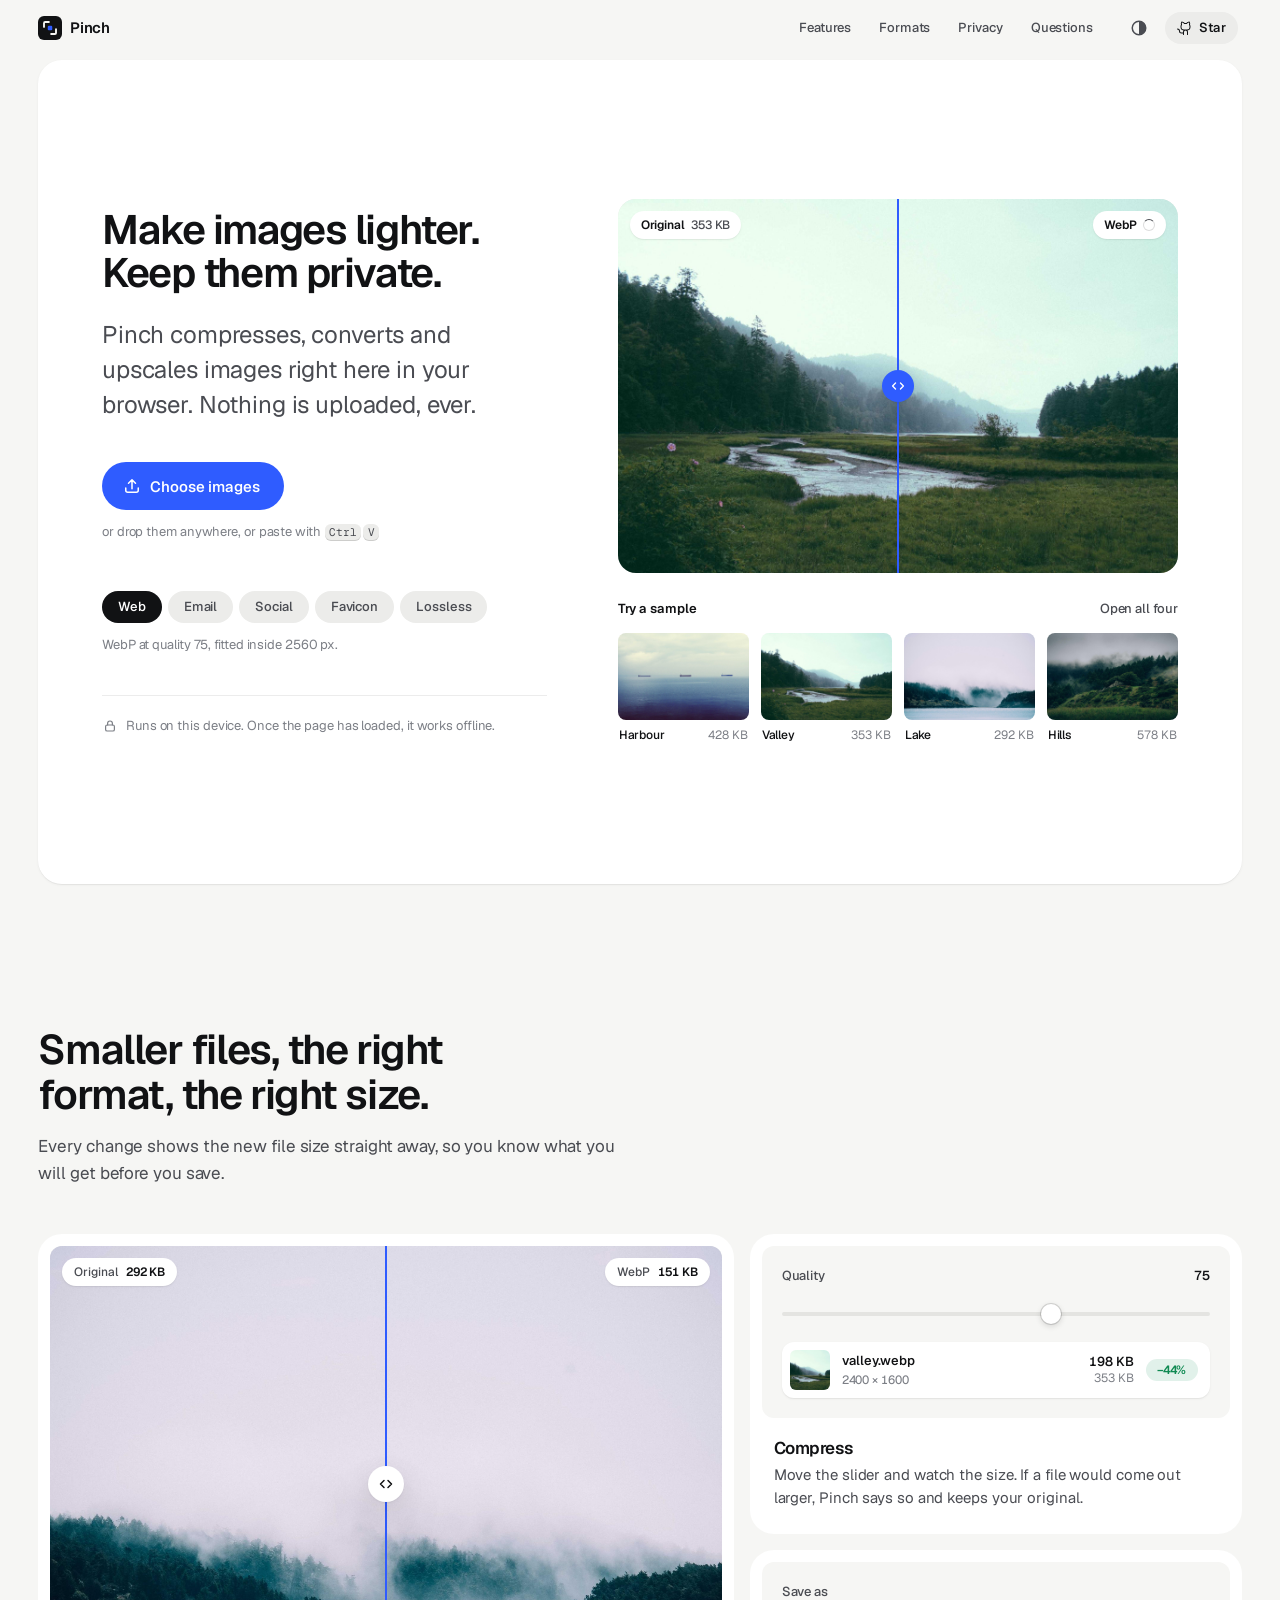
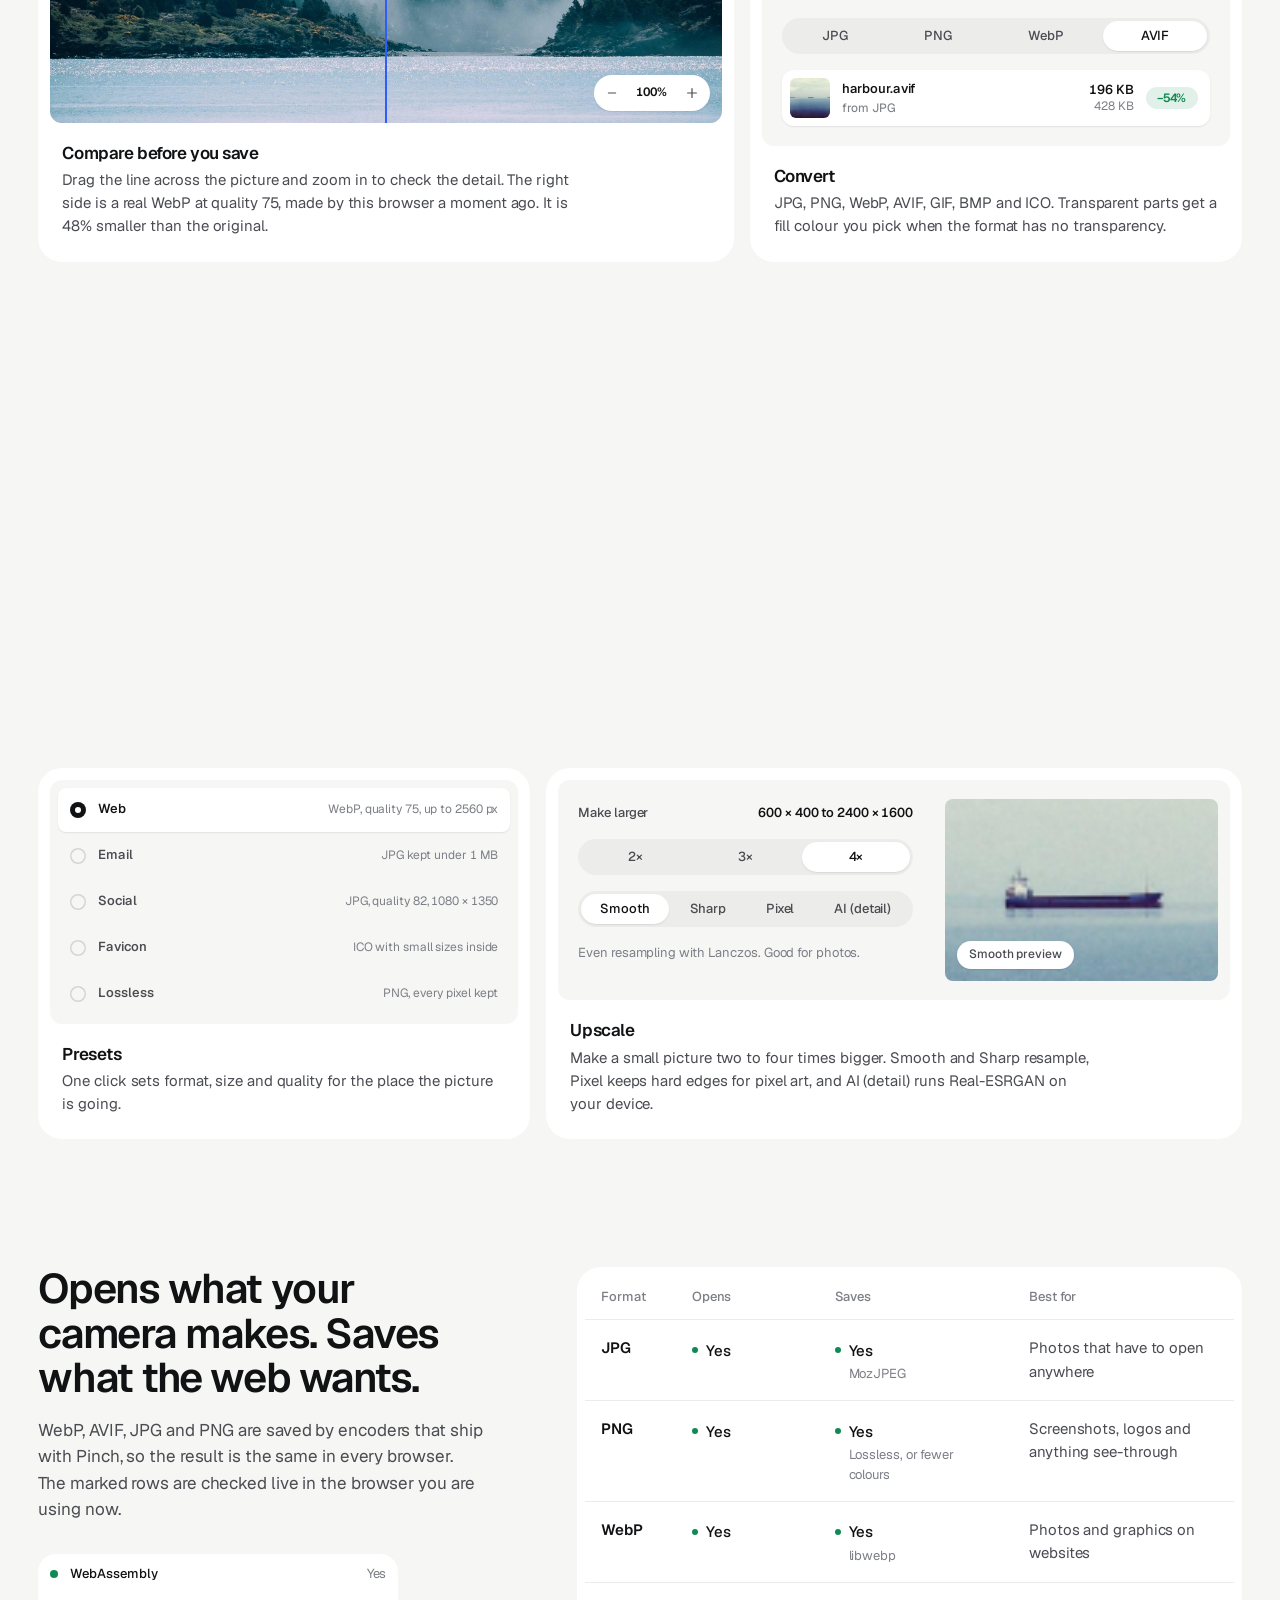
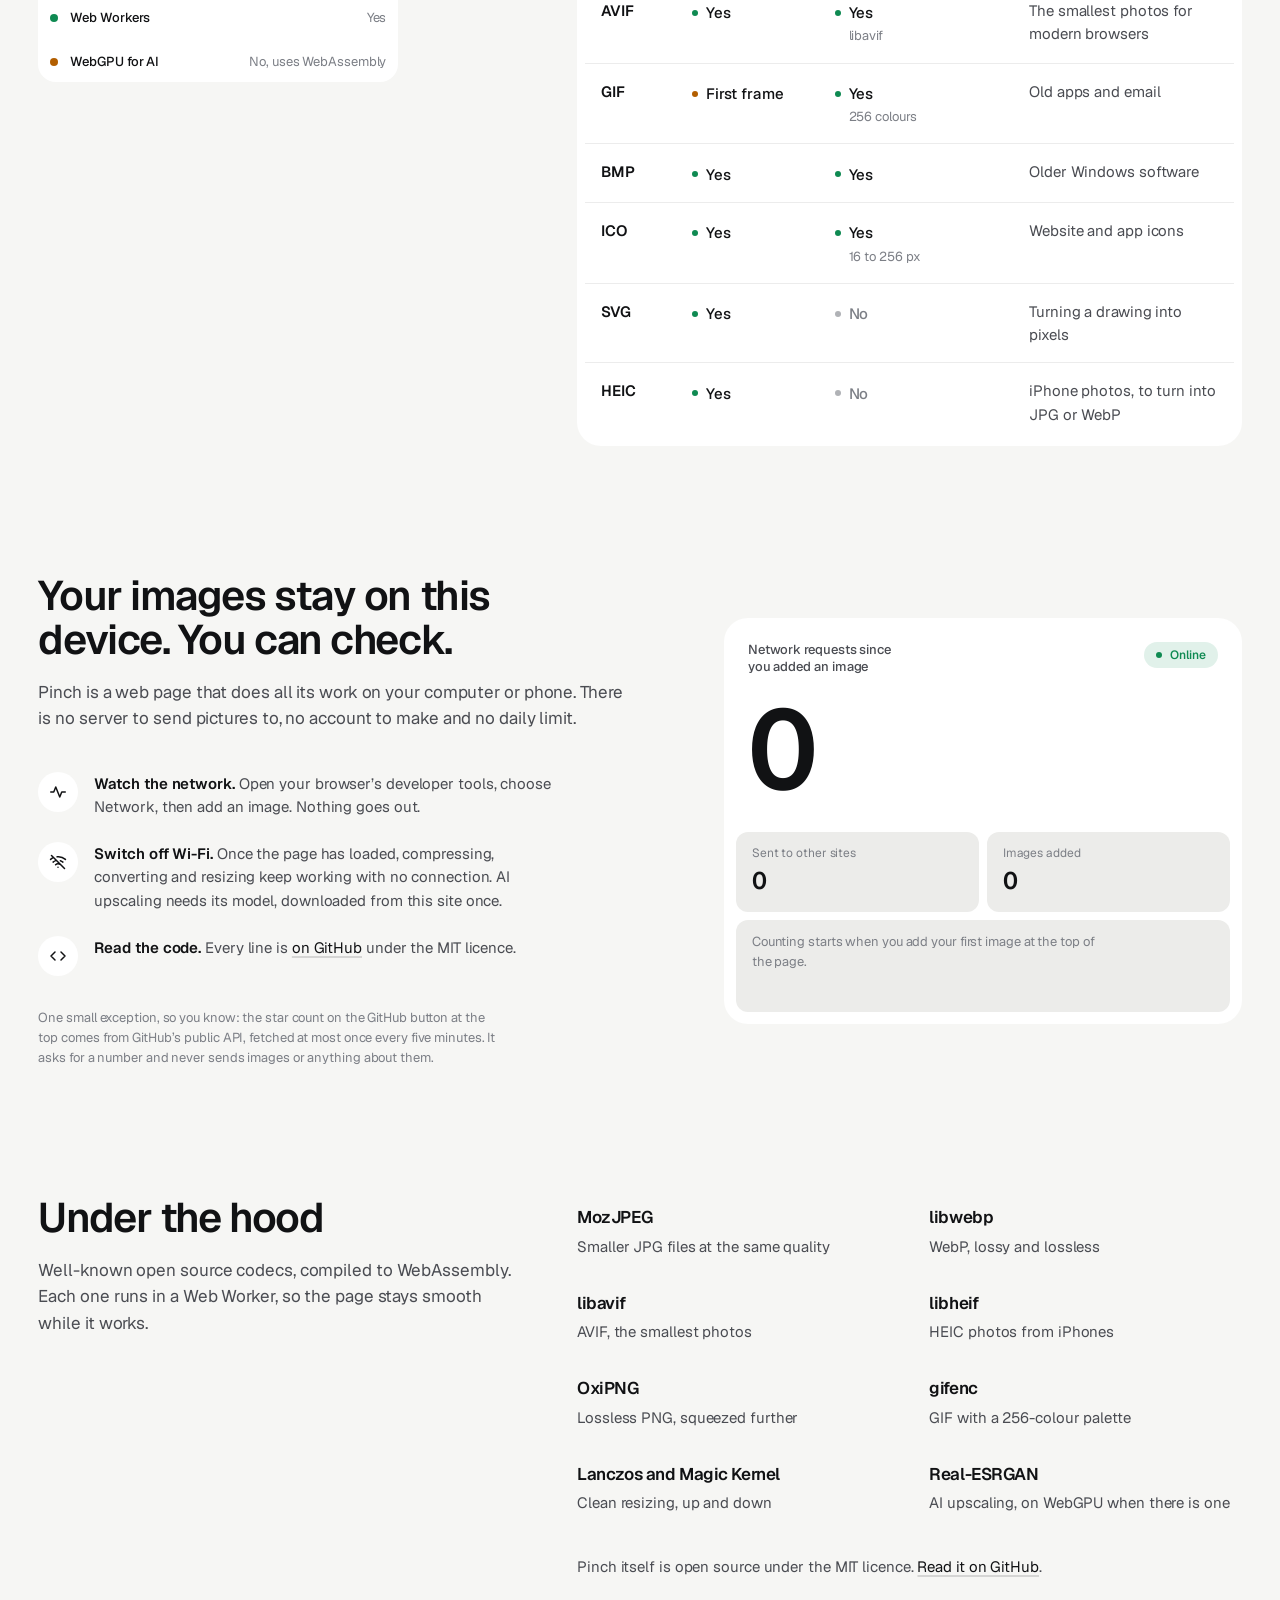
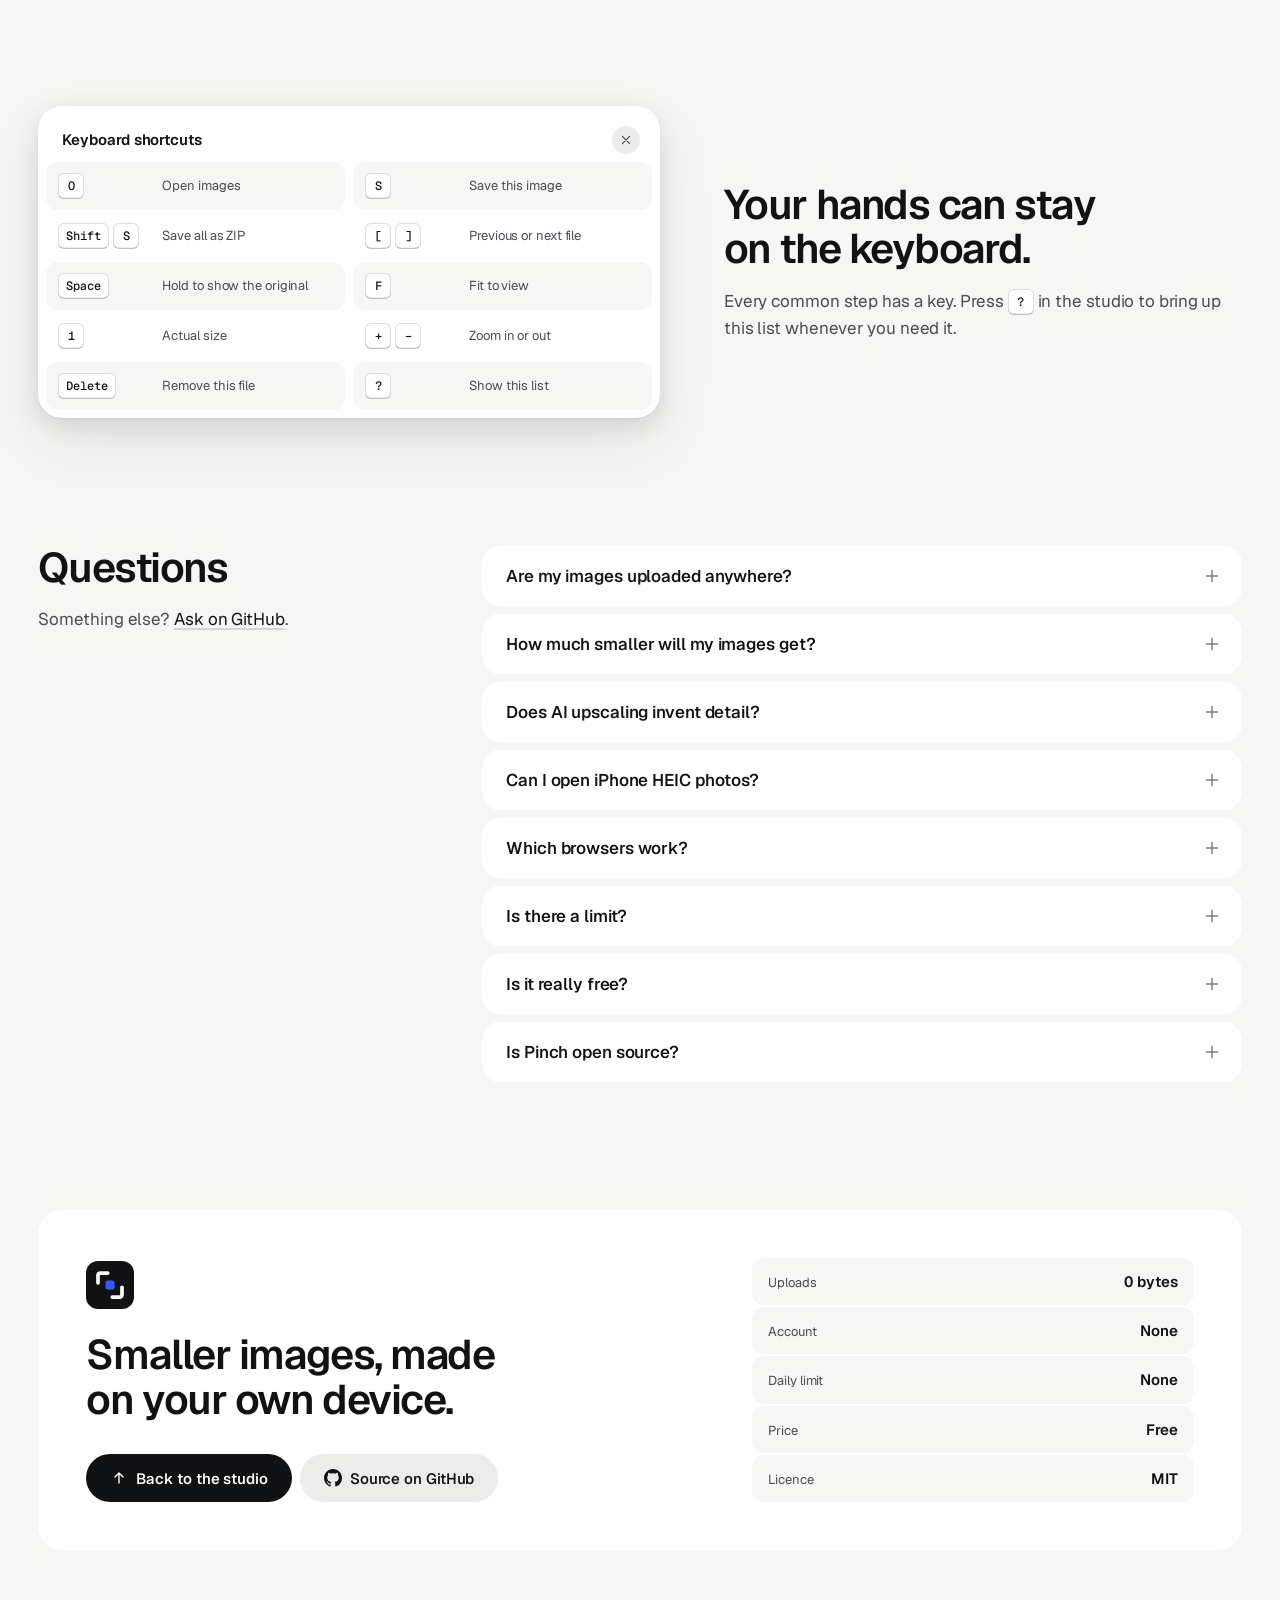
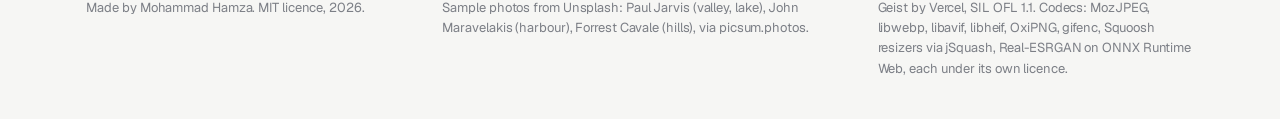
==== index.html @ d0221719 "Pinch: in-browser image studio with WebAssembly codecs and AI upscaling - Engine: MozJPEG, libwebp, " ====
<!doctype html>
<html lang="en">
<head>
  <meta charset="utf-8">
  <meta name="viewport" content="width=device-width, initial-scale=1, viewport-fit=cover">
  <title>Pinch</title>
  <meta name="description" content="Compress, convert and upscale images in your browser. JPG, PNG, WebP and AVIF, batch saving as a ZIP and a target file size. Nothing is uploaded, no account, no limits.">
  <link rel="canonical" href="https://mhfrough.github.io/pinch/">
  <meta name="theme-color" content="#f6f6f4" media="(prefers-color-scheme: light)">
  <meta name="theme-color" content="#0c0d0f" media="(prefers-color-scheme: dark)">
  <meta name="color-scheme" content="light dark">
  <link rel="icon" href="icon.svg" type="image/svg+xml">

  <meta property="og:type" content="website">
  <meta property="og:site_name" content="Pinch">
  <meta property="og:title" content="Pinch: compress, convert and upscale images in your browser">
  <meta property="og:description" content="Smaller JPG, PNG, WebP and AVIF files, made on your own device. Nothing is uploaded.">
  <meta property="og:url" content="https://mhfrough.github.io/pinch/">
  <meta property="og:image" content="https://mhfrough.github.io/pinch/assets/og-image.jpg">
  <meta property="og:image:width" content="1200">
  <meta property="og:image:height" content="630">
  <meta property="og:image:alt" content="The Pinch studio comparing a photo before and after compression.">
  <meta name="twitter:card" content="summary_large_image">
  <meta name="twitter:title" content="Pinch: compress, convert and upscale images in your browser">
  <meta name="twitter:description" content="Smaller JPG, PNG, WebP and AVIF files, made on your own device. Nothing is uploaded.">
  <meta name="twitter:image" content="https://mhfrough.github.io/pinch/assets/og-image.jpg">

  <script>
    try {
      var t = localStorage.getItem('pinch-theme');
      if (t === 'light' || t === 'dark') document.documentElement.setAttribute('data-theme', t);
    } catch (e) {}
  </script>

  <link rel="preconnect" href="https://api.github.com" crossorigin>
  <link rel="preload" href="assets/fonts/Geist-Variable.woff2" as="font" type="font/woff2" crossorigin>
  <link rel="stylesheet" href="tokens.css">
  <link rel="stylesheet" href="app.css">
  <link rel="stylesheet" href="site.css">
</head>
<body>
  <svg class="sprite" aria-hidden="true" focusable="false">
    <symbol id="i-sun" viewBox="0 0 20 20"><circle cx="10" cy="10" r="3.25"/><path d="M10 2.75v1.5M10 15.75v1.5M2.75 10h1.5M15.75 10h1.5M4.87 4.87l1.06 1.06M14.07 14.07l1.06 1.06M4.87 15.13l1.06-1.06M14.07 5.93l1.06-1.06"/></symbol>
    <symbol id="i-moon" viewBox="0 0 20 20"><path d="M16.25 12.1A6.75 6.75 0 0 1 7.9 3.75a6.75 6.75 0 1 0 8.35 8.35Z"/></symbol>
    <symbol id="i-auto" viewBox="0 0 20 20"><circle cx="10" cy="10" r="6.75"/><path d="M10 3.25a6.75 6.75 0 0 1 0 13.5Z" fill="currentColor" stroke="none"/></symbol>
    <symbol id="i-menu" viewBox="0 0 20 20"><path d="M3.75 7.25h12.5M3.75 12.75h12.5"/></symbol>
    <symbol id="i-close" viewBox="0 0 20 20"><path d="M5.5 5.5l9 9M14.5 5.5l-9 9"/></symbol>
    <symbol id="i-check" viewBox="0 0 20 20"><path d="M5 10.5l3 3 7-7"/></symbol>
    <symbol id="i-minus" viewBox="0 0 20 20"><path d="M5.5 10h9"/></symbol>
    <symbol id="i-plus" viewBox="0 0 20 20"><path d="M10 4.5v11M4.5 10h11"/></symbol>
    <symbol id="i-up" viewBox="0 0 20 20"><path d="M10 15.5v-11M5.5 9 10 4.5 14.5 9"/></symbol>
    <symbol id="i-save" viewBox="0 0 20 20"><path d="M10 3.5v9M6.25 9 10 12.75 13.75 9M4 16.25h12"/></symbol>
    <symbol id="i-pulse" viewBox="0 0 20 20"><path d="M2.75 10h3l2-5 4 10 2-5h3.5"/></symbol>
    <symbol id="i-offline" viewBox="0 0 20 20"><path d="M3.5 3.5l13 13M10 15.25h.01M7.6 12.75a3.5 3.5 0 0 1 3.9-.6M5.1 10.1a7 7 0 0 1 2.6-1.5M12.4 8.7a7 7 0 0 1 2.5 1.4M2.6 7.4a10.5 10.5 0 0 1 2.7-1.8M9.1 4.8a10.5 10.5 0 0 1 8.3 2.6"/></symbol>
    <symbol id="i-code" viewBox="0 0 20 20"><path d="M7 6 3 10l4 4M13 6l4 4-4 4"/></symbol>
    <symbol id="i-drag" viewBox="0 0 20 20"><path d="M8 6.5 4.5 10 8 13.5M12 6.5l3.5 3.5-3.5 3.5"/></symbol>
    <symbol id="i-warn" viewBox="0 0 20 20"><path d="M10 3.75 17.25 16H2.75L10 3.75ZM10 8.5v3.25M10 13.9h.01"/></symbol>
    <symbol id="i-github" viewBox="0 0 16 16"><path fill="currentColor" stroke="none" d="M8 0C3.58 0 0 3.58 0 8c0 3.54 2.29 6.53 5.47 7.59.4.07.55-.17.55-.38 0-.19-.01-.82-.01-1.49-2.01.37-2.53-.49-2.69-.94-.09-.23-.48-.94-.82-1.13-.28-.15-.68-.52-.01-.53.63-.01 1.08.58 1.23.82.72 1.21 1.87.87 2.33.66.07-.52.28-.87.51-1.07-1.78-.2-3.64-.89-3.64-3.95 0-.87.31-1.59.82-2.15-.08-.2-.36-1.02.08-2.12 0 0 .67-.21 2.2.82.64-.18 1.32-.27 2-.27.68 0 1.36.09 2 .27 1.53-1.04 2.2-.82 2.2-.82.44 1.1.16 1.92.08 2.12.51.56.82 1.27.82 2.15 0 3.07-1.87 3.75-3.65 3.95.29.25.54.73.54 1.48 0 1.07-.01 1.93-.01 2.2 0 .21.15.46.55.38A8.01 8.01 0 0 0 16 8c0-4.42-3.58-8-8-8Z"/></symbol>
  </svg>

  <a class="skip" href="#studio">Skip to the studio</a>

  <header class="bar" id="bar">
    <div class="bar-in">
      <a class="brand" href="#studio" aria-label="Pinch, back to the studio">
        <svg class="brand-mark" viewBox="0 0 32 32" aria-hidden="true"><rect width="32" height="32" rx="8" class="brand-tile"/><path d="M8 14.5V9.5A1.5 1.5 0 0 1 9.5 8h5M24 17.5v5a1.5 1.5 0 0 1-1.5 1.5h-5" class="brand-corners"/><rect x="13" y="13" width="6" height="6" rx="1.5" class="brand-dot"/></svg>
        <span class="brand-name">Pinch</span>
      </a>

      <nav class="nav" aria-label="Sections">
        <ul class="nav-list" id="nav-list">
          <li><a href="#features">Features</a></li>
          <li><a href="#formats">Formats</a></li>
          <li><a href="#privacy">Privacy</a></li>
          <li><a href="#questions">Questions</a></li>
        </ul>
      </nav>

      <div class="bar-tools">
        <button class="tool" id="theme" type="button" aria-label="Theme: match the system. Switch to light.">
          <svg class="ico" aria-hidden="true"><use href="#i-auto"/></svg>
        </button>
        <a class="star" id="starLink" href="https://github.com/mhfrough/pinch" target="_blank" rel="noopener">
          <svg class="star-mark" viewBox="0 0 256 256" aria-hidden="true"><path d="M208.31 75.68A59.78 59.78 0 0 0 202.93 28 8 8 0 0 0 196 24a59.75 59.75 0 0 0-48 24h-24a59.75 59.75 0 0 0-48-24 8 8 0 0 0-6.93 4 59.78 59.78 0 0 0-5.38 47.68A58.14 58.14 0 0 0 56 104v8a56.06 56.06 0 0 0 48.44 55.47A39.8 39.8 0 0 0 96 192v8H72a24 24 0 0 1-24-24 40 40 0 0 0-40-40 8 8 0 0 0 0 16 24 24 0 0 1 24 24 40 40 0 0 0 40 40h24v16a8 8 0 0 0 16 0v-40a24 24 0 0 1 48 0v40a8 8 0 0 0 16 0v-40a39.8 39.8 0 0 0-8.44-24.53A56.06 56.06 0 0 0 216 112v-8a58.14 58.14 0 0 0-7.69-28.32ZM200 112a40 40 0 0 1-40 40h-48a40 40 0 0 1-40-40v-8a41.74 41.74 0 0 1 6.9-22.48 8 8 0 0 0 1.1-7.69 43.81 43.81 0 0 1 .79-33.58 43.88 43.88 0 0 1 32.32 20.06 8 8 0 0 0 6.71 3.69h32.35a8 8 0 0 0 6.74-3.69 43.87 43.87 0 0 1 32.32-20.06 43.81 43.81 0 0 1 .77 33.58 8.09 8.09 0 0 0 1 7.65 41.72 41.72 0 0 1 7 22.52Z"/></svg><span class="star-text">Star</span><span class="vh"> on GitHub</span><span class="vh star-sr"></span><span class="star-n num" id="starCount" aria-hidden="true"></span>
        </a>
        <button class="tool menu-btn" id="menu-btn" type="button" aria-expanded="false" aria-controls="menu" aria-label="Open the menu">
          <svg class="ico" aria-hidden="true"><use href="#i-menu"/></svg>
        </button>
      </div>
    </div>

    <div class="menu" id="menu" hidden>
      <a href="#features">Features</a>
      <a href="#formats">Formats</a>
      <a href="#privacy">Privacy</a>
      <a href="#questions">Questions</a>
    </div>
  </header>

  <main id="main">
    <section id="studio" aria-label="Pinch studio"></section>

    <!-- ============================================================ features -->
    <section class="sec" id="features" aria-labelledby="features-title">
      <div class="wrap">
        <header class="sec-head" data-reveal>
          <h2 id="features-title">Smaller files, the right format, the right size.</h2>
          <p>Every change shows the new file size straight away, so you know what you will get before you save.</p>
        </header>

        <div class="bento">
          <!-- compare -->
          <article class="tile t-compare" data-reveal>
            <div class="well cmp" data-ui>
              <div class="cmp-stage" id="cmp" style="--pos: 50%; --zoom: 1">
                <div class="cmp-layer"><img src="assets/samples/p989.jpg" alt="" width="2400" height="1600" decoding="async"></div>
                <div class="cmp-layer cmp-after"><img src="assets/samples/p989.jpg" alt="" width="2400" height="1600" decoding="async"></div>
                <div class="cmp-line" role="slider" tabindex="0" aria-label="Compare original and WebP" aria-valuemin="0" aria-valuemax="100" aria-valuenow="50" aria-valuetext="50 percent">
                  <span class="cmp-handle"><svg class="ico" aria-hidden="true"><use href="#i-drag"/></svg></span>
                </div>
                <span class="chip chip-l">Original <span class="num" data-m="cmp-in">292 KB</span></span>
                <span class="chip chip-r" id="cmp-chip" hidden>WebP <span class="num" id="cmp-out">63 KB</span></span>
                <div class="zoom" role="group" aria-label="Zoom">
                  <button type="button" data-zoom="-1" aria-label="Zoom out"><svg class="ico" aria-hidden="true"><use href="#i-minus"/></svg></button>
                  <span class="num" id="zoom-out" aria-live="polite">100%</span>
                  <button type="button" data-zoom="1" aria-label="Zoom in"><svg class="ico" aria-hidden="true"><use href="#i-plus"/></svg></button>
                </div>
              </div>
            </div>
            <div class="tile-copy">
              <h3>Compare before you save</h3>
              <p>Drag the line across the picture and zoom in to check the detail. <span id="cmp-claim"></span></p>
            </div>
          </article>

          <!-- compress -->
          <article class="tile t-quality" data-reveal>
            <div class="well" data-ui>
              <div class="ui-pad">
                <label class="ui-row" for="q-range"><span class="ui-label">Quality</span><output class="ui-value num" id="q-value" for="q-range">75</output></label>
                <input class="ui-range" id="q-range" type="range" min="40" max="95" step="5" value="75">
                <div class="ui-file">
                  <img class="ui-thumb" src="assets/samples/p11.jpg" alt="" width="40" height="40" decoding="async">
                  <span class="ui-file-name">valley.webp<span class="ui-sub num" id="q-sub">2400 × 1600</span></span>
                  <span class="ui-size num"><span class="ui-was" data-m="q-in">353 KB</span><span class="ui-now" id="q-now">198 KB</span></span>
                  <span class="delta num" id="q-delta">−44%</span>
                </div>
              </div>
            </div>
            <div class="tile-copy">
              <h3>Compress</h3>
              <p>Move the slider and watch the size. If a file would come out larger, Pinch says so and keeps your original.</p>
            </div>
          </article>

          <!-- convert -->
          <article class="tile t-convert" data-reveal>
            <div class="well" data-ui>
              <div class="ui-pad">
                <div class="ui-row"><span class="ui-label">Save as</span></div>
                <div class="seg seg-wrap" role="group" aria-label="Format" id="fmt-seg">
                  <button type="button" data-fmt="jpeg" aria-pressed="false">JPG</button>
                  <button type="button" data-fmt="png" aria-pressed="false">PNG</button>
                  <button type="button" data-fmt="webp" aria-pressed="false">WebP</button>
                  <button type="button" data-fmt="avif" aria-pressed="true">AVIF</button>
                </div>
                <div class="ui-file">
                  <img class="ui-thumb" src="assets/samples/p266.jpg" alt="" width="40" height="40" decoding="async">
                  <span class="ui-file-name" id="fmt-name">harbour.avif<span class="ui-sub num">from JPG</span></span>
                  <span class="ui-size num"><span class="ui-was" data-m="fmt-in">428 KB</span><span class="ui-now" id="fmt-now">196 KB</span></span>
                  <span class="delta num" id="fmt-delta">−54%</span>
                </div>
              </div>
            </div>
            <div class="tile-copy">
              <h3>Convert</h3>
              <p>JPG, PNG, WebP, AVIF, GIF, BMP and ICO. Transparent parts get a fill colour you pick when the format has no transparency.</p>
            </div>
          </article>

          <!-- batch -->
          <article class="tile t-batch" data-reveal>
            <div class="well" data-ui>
              <ul class="ui-list" aria-label="Example batch">
                <li class="ui-file">
                  <img class="ui-thumb" src="assets/samples/p11.jpg" alt="" width="40" height="40" decoding="async">
                  <span class="ui-file-name">valley.webp<span class="ui-sub num">2400 × 1600</span></span>
                  <span class="ui-size num"><span class="ui-was" data-m="b1-in">353 KB</span><span class="ui-now" data-m="b1-out">198 KB</span></span>
                  <span class="delta num" data-m="b1-d">−44%</span>
                </li>
                <li class="ui-file">
                  <img class="ui-thumb" src="assets/samples/p266.jpg" alt="" width="40" height="40" decoding="async">
                  <span class="ui-file-name">harbour.webp<span class="ui-sub num">2400 × 1600</span></span>
                  <span class="ui-size num"><span class="ui-was" data-m="b2-in">428 KB</span><span class="ui-now" data-m="b2-out">288 KB</span></span>
                  <span class="delta num" data-m="b2-d">−33%</span>
                </li>
                <li class="ui-file">
                  <img class="ui-thumb" src="assets/samples/p989.jpg" alt="" width="40" height="40" decoding="async">
                  <span class="ui-file-name">lake.webp<span class="ui-sub num">2400 × 1600</span></span>
                  <span class="ui-size num"><span class="ui-was" data-m="b3-in">292 KB</span><span class="ui-now" data-m="b3-out">151 KB</span></span>
                  <span class="delta num" data-m="b3-d">−48%</span>
                </li>
                <li class="ui-file">
                  <img class="ui-thumb" src="assets/samples/p353.jpg" alt="" width="40" height="40" decoding="async">
                  <span class="ui-file-name">hills.webp<span class="ui-sub num">2400 × 1600</span></span>
                  <span class="ui-size num"><span class="ui-was" data-m="b4-in">578 KB</span><span class="ui-now" data-m="b4-out">440 KB</span></span>
                  <span class="delta num" data-m="b4-d">−24%</span>
                </li>
              </ul>
              <div class="ui-foot">
                <span class="ui-total num"><span data-m="b-count">4 images</span>, <span data-m="b-in">1.61 MB</span> to <strong data-m="b-out">1.05 MB</strong></span>
                <span class="ui-btn ui-btn-primary"><svg class="ico" aria-hidden="true"><use href="#i-save"/></svg>Save all</span>
              </div>
            </div>
            <div class="tile-copy">
              <h3>A whole folder at once</h3>
              <p>Drop forty photos, choose one set of settings, change any single file if it needs it, then save everything as one ZIP.</p>
            </div>
          </article>

          <!-- target size -->
          <article class="tile t-target" data-reveal>
            <div class="well tgt" data-ui>
              <div class="tgt-photo"><img src="assets/samples/p353.jpg" alt="" width="2400" height="1600" decoding="async"></div>
              <div class="ui-pad">
                <div class="ui-row"><span class="ui-label">Fit under</span></div>
                <div class="seg" role="group" aria-label="Target size" id="tgt-seg">
                  <button type="button" data-tgt="50" aria-pressed="false"><span class="num">50 KB</span></button>
                  <button type="button" data-tgt="100" aria-pressed="true"><span class="num">100 KB</span></button>
                  <button type="button" data-tgt="200" aria-pressed="false"><span class="num">200 KB</span></button>
                </div>
                <div class="ui-result">
                  <svg class="ico ui-ok" aria-hidden="true"><use href="#i-check"/></svg>
                  <span class="ui-result-text"><span class="num"><strong id="tgt-bytes">97 KB</strong> <span class="ui-muted">from <span data-m="tgt-in">578 KB</span></span></span><span class="ui-sub-inline num" id="tgt-how">hills.jpg at quality 32, resized to 2040 × 1360</span></span>
                </div>
              </div>
            </div>
            <div class="tile-copy">
              <h3>Hit a file size</h3>
              <p>For forms that say “under 100 KB”. Pinch finds the highest quality that fits, and makes the picture smaller only when it has to.</p>
            </div>
          </article>

          <!-- presets -->
          <article class="tile t-presets" data-reveal>
            <div class="well" data-ui>
              <div class="ui-pad ui-pad-tight">
                <div class="presets" role="radiogroup" aria-label="Presets" id="presets">
                  <button type="button" role="radio" aria-checked="true"><span class="p-name">Web</span><span class="p-spec num">WebP, quality 75, up to 2560 px</span></button>
                  <button type="button" role="radio" aria-checked="false"><span class="p-name">Email</span><span class="p-spec num">JPG kept under 1 MB</span></button>
                  <button type="button" role="radio" aria-checked="false"><span class="p-name">Social</span><span class="p-spec num">JPG, quality 82, 1080 × 1350</span></button>
                  <button type="button" role="radio" aria-checked="false"><span class="p-name">Favicon</span><span class="p-spec num">ICO with small sizes inside</span></button>
                  <button type="button" role="radio" aria-checked="false"><span class="p-name">Lossless</span><span class="p-spec num">PNG, every pixel kept</span></button>
                </div>
              </div>
            </div>
            <div class="tile-copy">
              <h3>Presets</h3>
              <p>One click sets format, size and quality for the place the picture is going.</p>
            </div>
          </article>

          <!-- upscale -->
          <article class="tile t-upscale" data-reveal>
            <div class="well up" data-ui>
              <div class="ui-pad up-controls">
                <div class="ui-row"><span class="ui-label">Make larger</span><span class="ui-value num" id="up-dims">600 × 400 to 2400 × 1600</span></div>
                <div class="seg" role="group" aria-label="Scale" id="up-seg">
                  <button type="button" data-f="2" aria-pressed="false"><span class="num">2×</span></button>
                  <button type="button" data-f="3" aria-pressed="false"><span class="num">3×</span></button>
                  <button type="button" data-f="4" aria-pressed="true"><span class="num">4×</span></button>
                </div>
                <div class="seg seg-wrap" role="group" aria-label="Method" id="up-method">
                  <button type="button" data-m="smooth" aria-pressed="true">Smooth</button>
                  <button type="button" data-m="sharp" aria-pressed="false">Sharp</button>
                  <button type="button" data-m="pixel" aria-pressed="false">Pixel</button>
                  <button type="button" data-m="ai" aria-pressed="false">AI (detail)</button>
                </div>
                <p class="ui-note" id="up-note">Even resampling with Lanczos. Good for photos.</p>
              </div>
              <figure class="up-view">
                <canvas class="up-canvas" id="up-canvas" width="90" height="60" aria-hidden="true"></canvas>
                <figcaption class="chip chip-l" id="up-cap">Smooth preview</figcaption>
              </figure>
            </div>
            <div class="tile-copy">
              <h3>Upscale</h3>
              <p>Make a small picture two to four times bigger. Smooth and Sharp resample, Pixel keeps hard edges for pixel art, and AI (detail) runs Real-ESRGAN on your device.</p>
            </div>
          </article>
        </div>
      </div>
    </section>

    <!-- ============================================================ formats -->
    <section class="sec" id="formats" aria-labelledby="formats-title">
      <div class="wrap formats">
        <header class="sec-head formats-head" data-reveal>
          <h2 id="formats-title">Opens what your camera makes. Saves what the web wants.</h2>
          <p>WebP, AVIF, JPG and PNG are saved by encoders that ship with Pinch, so the result is the same in every browser. The marked rows are checked live in the browser you are using now.</p>
          <ul class="checks-live" aria-label="This browser" id="env">
            <li data-env="wasm"><span class="dot" aria-hidden="true"></span><span class="env-name">WebAssembly</span><span class="env-val">Checking</span></li>
            <li data-env="workers"><span class="dot" aria-hidden="true"></span><span class="env-name">Web Workers</span><span class="env-val">Checking</span></li>
            <li data-env="gpu"><span class="dot" aria-hidden="true"></span><span class="env-name">WebGPU for AI</span><span class="env-val">Checking</span></li>
          </ul>
        </header>

        <div class="table-panel" data-reveal>
          <table class="ftable">
            <caption class="vh">Image formats Pinch opens and saves</caption>
            <thead>
              <tr><th scope="col">Format</th><th scope="col">Opens</th><th scope="col">Saves</th><th scope="col">Best for</th></tr>
            </thead>
            <tbody>
              <tr>
                <th scope="row">JPG</th>
                <td><span class="st st-yes">Yes</span></td>
                <td><span class="st st-yes">Yes</span><span class="st-note">MozJPEG</span></td>
                <td>Photos that have to open anywhere</td>
              </tr>
              <tr>
                <th scope="row">PNG</th>
                <td><span class="st st-yes">Yes</span></td>
                <td><span class="st st-yes">Yes</span><span class="st-note">Lossless, or fewer colours</span></td>
                <td>Screenshots, logos and anything see-through</td>
              </tr>
              <tr>
                <th scope="row">WebP</th>
                <td><span class="st st-yes">Yes</span></td>
                <td><span class="st st-yes" data-live="save-webp">Yes</span><span class="st-note">libwebp</span></td>
                <td>Photos and graphics on websites</td>
              </tr>
              <tr>
                <th scope="row">AVIF</th>
                <td><span class="st st-yes" data-live="open-avif">Yes</span></td>
                <td><span class="st st-yes" data-live="save-avif">Yes</span><span class="st-note">libavif</span></td>
                <td>The smallest photos for modern browsers</td>
              </tr>
              <tr>
                <th scope="row">GIF</th>
                <td><span class="st st-part">First frame</span></td>
                <td><span class="st st-yes">Yes</span><span class="st-note">256 colours</span></td>
                <td>Old apps and email</td>
              </tr>
              <tr>
                <th scope="row">BMP</th>
                <td><span class="st st-yes">Yes</span></td>
                <td><span class="st st-yes">Yes</span></td>
                <td>Older Windows software</td>
              </tr>
              <tr>
                <th scope="row">ICO</th>
                <td><span class="st st-yes">Yes</span></td>
                <td><span class="st st-yes">Yes</span><span class="st-note">16 to 256 px</span></td>
                <td>Website and app icons</td>
              </tr>
              <tr>
                <th scope="row">SVG</th>
                <td><span class="st st-yes">Yes</span></td>
                <td><span class="st st-no">No</span></td>
                <td>Turning a drawing into pixels</td>
              </tr>
              <tr>
                <th scope="row">HEIC</th>
                <td><span class="st st-part" data-live="open-heic">Checking</span></td>
                <td><span class="st st-no">No</span></td>
                <td>iPhone photos, to turn into JPG or WebP</td>
              </tr>
            </tbody>
          </table>
        </div>
      </div>
    </section>

    <!-- ============================================================ privacy -->
    <section class="sec" id="privacy" aria-labelledby="privacy-title">
      <div class="wrap privacy">
        <div class="privacy-copy" data-reveal>
          <h2 id="privacy-title">Your images stay on this device. You can check.</h2>
          <p class="lead">Pinch is a web page that does all its work on your computer or phone. There is no server to send pictures to, no account to make and no daily limit.</p>
          <ul class="steps">
            <li>
              <span class="step-ico" aria-hidden="true"><svg class="ico"><use href="#i-pulse"/></svg></span>
              <span><strong>Watch the network.</strong> Open your browser’s developer tools, choose Network, then add an image. Nothing goes out.</span>
            </li>
            <li>
              <span class="step-ico" aria-hidden="true"><svg class="ico"><use href="#i-offline"/></svg></span>
              <span><strong>Switch off Wi-Fi.</strong> Once the page has loaded, compressing, converting and resizing keep working with no connection. AI upscaling needs its model, downloaded from this site once.</span>
            </li>
            <li>
              <span class="step-ico" aria-hidden="true"><svg class="ico"><use href="#i-code"/></svg></span>
              <span><strong>Read the code.</strong> Every line is <a href="https://github.com/mhfrough/pinch">on GitHub</a> under the MIT licence.</span>
            </li>
          </ul>
          <p class="privacy-note">One small exception, so you know: the star count on the GitHub button at the top comes from GitHub’s public API, fetched at most once every five minutes. It asks for a number and never sends images or anything about them.</p>
        </div>

        <aside class="meter" data-ui data-reveal aria-labelledby="meter-title">
          <div class="meter-top">
            <h3 class="meter-title" id="meter-title">Network requests since you added an image</h3>
            <span class="conn" id="conn"><span class="dot" aria-hidden="true"></span><span id="conn-label">Online</span></span>
          </div>
          <p class="meter-count num" id="net-count" aria-live="polite">0</p>
          <dl class="meter-stats">
            <div><dt>Sent to other sites</dt><dd class="num" id="net-other">0</dd></div>
            <div><dt>Images added</dt><dd class="num" id="net-images">0</dd></div>
          </dl>
          <div class="meter-log">
            <p class="meter-empty" id="net-empty">Counting starts when you add your first image at the top of the page.</p>
            <ul class="meter-list" id="net-list" hidden></ul>
          </div>
        </aside>
      </div>
    </section>

    <!-- ============================================================ engine -->
    <section class="sec" id="engine" aria-labelledby="engine-title">
      <div class="wrap engine">
        <header class="sec-head" data-reveal>
          <h2 id="engine-title">Under the hood</h2>
          <p>Well-known open source codecs, compiled to WebAssembly. Each one runs in a Web Worker, so the page stays smooth while it works.</p>
        </header>
        <dl class="spec" data-reveal>
          <div><dt>MozJPEG</dt><dd>Smaller JPG files at the same quality</dd></div>
          <div><dt>libwebp</dt><dd>WebP, lossy and lossless</dd></div>
          <div><dt>libavif</dt><dd>AVIF, the smallest photos</dd></div>
          <div><dt>libheif</dt><dd>HEIC photos from iPhones</dd></div>
          <div><dt>OxiPNG</dt><dd>Lossless PNG, squeezed further</dd></div>
          <div><dt>gifenc</dt><dd>GIF with a 256-colour palette</dd></div>
          <div><dt>Lanczos and Magic Kernel</dt><dd>Clean resizing, up and down</dd></div>
          <div><dt>Real-ESRGAN</dt><dd>AI upscaling, on WebGPU when there is one</dd></div>
        </dl>
        <p class="engine-foot" data-reveal>Pinch itself is open source under the MIT licence. <a href="https://github.com/mhfrough/pinch">Read it on GitHub</a>.</p>
      </div>
    </section>

    <!-- ============================================================ keys -->
    <section class="sec" id="keys" aria-labelledby="keys-title">
      <div class="wrap keys">
        <div class="keys-copy" data-reveal>
          <h2 id="keys-title">Your hands can stay on the keyboard.</h2>
          <p>Every common step has a key. Press <kbd>?</kbd> in the studio to bring up this list whenever you need it.</p>
        </div>
        <div class="sheet" data-ui data-reveal role="group" aria-labelledby="sheet-title">
          <div class="sheet-head">
            <h3 id="sheet-title">Keyboard shortcuts</h3>
            <span class="sheet-x" aria-hidden="true"><svg class="ico"><use href="#i-close"/></svg></span>
          </div>
          <dl class="sheet-list">
            <div><dt><kbd>O</kbd></dt><dd>Open images</dd></div>
            <div><dt><kbd>S</kbd></dt><dd>Save this image</dd></div>
            <div><dt><kbd>Shift</kbd><kbd>S</kbd></dt><dd>Save all as ZIP</dd></div>
            <div><dt><kbd>[</kbd><kbd>]</kbd></dt><dd>Previous or next file</dd></div>
            <div><dt><kbd>Space</kbd></dt><dd>Hold to show the original</dd></div>
            <div><dt><kbd>F</kbd></dt><dd>Fit to view</dd></div>
            <div><dt><kbd>1</kbd></dt><dd>Actual size</dd></div>
            <div><dt><kbd>+</kbd><kbd>−</kbd></dt><dd>Zoom in or out</dd></div>
            <div><dt><kbd>Delete</kbd></dt><dd>Remove this file</dd></div>
            <div><dt><kbd>?</kbd></dt><dd>Show this list</dd></div>
          </dl>
        </div>
      </div>
    </section>

    <!-- ============================================================ questions -->
    <section class="sec" id="questions" aria-labelledby="questions-title">
      <div class="wrap faq">
        <header class="sec-head faq-head" data-reveal>
          <h2 id="questions-title">Questions</h2>
          <p>Something else? <a href="https://github.com/mhfrough/pinch/issues">Ask on GitHub</a>.</p>
        </header>
        <div class="faq-list" data-reveal>
          <details>
            <summary>Are my images uploaded anywhere?<svg class="ico" aria-hidden="true"><use href="#i-plus"/></svg></summary>
            <div class="faq-a"><p>No. Your images are read from your device, processed inside this browser tab and saved back to your device. There is no server that receives them. You can watch the Network tab in your browser’s developer tools to confirm it, or switch off Wi-Fi once the page has loaded. The one download you may see later is the AI upscaling model, fetched from this site the first time you use it. It comes to you; nothing goes back. The only other site the page contacts is GitHub’s public API, to show the star count on the top bar.</p></div>
          </details>
          <details>
            <summary>How much smaller will my images get?<svg class="ico" aria-hidden="true"><use href="#i-plus"/></svg></summary>
            <div class="faq-a"><p data-m="faq-sizes">It depends on the picture. The four sample photos on this page are already compressed JPGs, and the Web preset (WebP at quality 75) still made them 24% to 48% smaller. AVIF goes further: the harbour photo came out 54% smaller. Photos straight from a phone camera start out much larger, so they usually have more to lose. Pinch shows the exact size of every file before you save.</p></div>
          </details>
          <details>
            <summary>Does AI upscaling invent detail?<svg class="ico" aria-hidden="true"><use href="#i-plus"/></svg></summary>
            <div class="faq-a"><p>Yes, in a way. Real-ESRGAN learned what sharp photos tend to look like and draws edges and texture that fit. The result usually looks crisper than plain resizing, but the new detail is a good guess, not information recovered from your file. Don’t rely on it where accuracy matters, such as faces in evidence, small text or number plates. Smooth, Sharp and Pixel only enlarge what is already there.</p></div>
          </details>
          <details>
            <summary>Can I open iPhone HEIC photos?<svg class="ico" aria-hidden="true"><use href="#i-plus"/></svg></summary>
            <div class="faq-a"><p data-live="faq-heic">Yes. Pinch comes with a HEIC decoder (libheif, compiled to WebAssembly), so iPhone photos open in any current browser, not just Safari. Save them as JPG to share anywhere, or as WebP or AVIF to make them much smaller.</p></div>
          </details>
          <details>
            <summary>Which browsers work?<svg class="ico" aria-hidden="true"><use href="#i-plus"/></svg></summary>
            <div class="faq-a"><p>Current versions of Chrome, Edge, Firefox and Safari, on computers and phones. AI upscaling is fastest where WebGPU is available, and falls back to WebAssembly, which is slower, everywhere else.</p></div>
          </details>
          <details>
            <summary>Is there a limit?<svg class="ico" aria-hidden="true"><use href="#i-plus"/></svg></summary>
            <div class="faq-a"><p data-m="faq-limit">No daily limit, no file count limit and no watermark. The only limit is your device’s memory: very large pictures, above about 40 megapixels, are refused so the tab doesn’t run out of memory.</p></div>
          </details>
          <details>
            <summary>Is it really free?<svg class="ico" aria-hidden="true"><use href="#i-plus"/></svg></summary>
            <div class="faq-a"><p>Yes. There are no ads, no account, no paid tier and nothing to install. It costs nothing to run because your device does the work.</p></div>
          </details>
          <details>
            <summary>Is Pinch open source?<svg class="ico" aria-hidden="true"><use href="#i-plus"/></svg></summary>
            <div class="faq-a"><p>Yes, under the MIT licence. The code is at <a href="https://github.com/mhfrough/pinch">github.com/mhfrough/pinch</a>. The encoders it uses are open source too, each under its own licence.</p></div>
          </details>
        </div>
      </div>
    </section>
  </main>

  <!-- ============================================================ footer -->
  <footer class="foot">
    <div class="wrap">
      <div class="foot-close" data-reveal>
        <div class="foot-main">
          <svg class="foot-mark" viewBox="0 0 32 32" aria-hidden="true"><rect width="32" height="32" rx="8" class="brand-tile"/><path d="M8 14.5V9.5A1.5 1.5 0 0 1 9.5 8h5M24 17.5v5a1.5 1.5 0 0 1-1.5 1.5h-5" class="brand-corners"/><rect x="13" y="13" width="6" height="6" rx="1.5" class="brand-dot"/></svg>
          <p class="foot-line">Smaller images, made on your own device.</p>
          <div class="foot-actions">
            <a class="btn btn-ink btn-lg" href="#studio"><svg class="ico" aria-hidden="true"><use href="#i-up"/></svg>Back to the studio</a>
            <a class="btn btn-quiet btn-lg" href="https://github.com/mhfrough/pinch"><svg class="ico ico-fill" aria-hidden="true"><use href="#i-github"/></svg>Source on GitHub</a>
          </div>
        </div>
        <dl class="foot-facts">
          <div><dt>Uploads</dt><dd class="num">0 bytes</dd></div>
          <div><dt>Account</dt><dd>None</dd></div>
          <div><dt>Daily limit</dt><dd>None</dd></div>
          <div><dt>Price</dt><dd>Free</dd></div>
          <div><dt>Licence</dt><dd>MIT</dd></div>
        </dl>
      </div>
      <div class="foot-fine">
        <p>Made by Mohammad Hamza. MIT licence, 2026.</p>
        <p>Sample photos from Unsplash: Paul Jarvis (valley, lake), John Maravelakis (harbour), Forrest Cavale (hills), via picsum.photos.</p>
        <p>Geist by Vercel, SIL OFL 1.1. Codecs: MozJPEG, libwebp, libavif, libheif, OxiPNG, gifenc, Squoosh resizers via jSquash, Real-ESRGAN on ONNX Runtime Web, each under its own licence.</p>
      </div>
    </div>
  </footer>

  <script src="engine.js"></script>
  <script src="ai/ai.js" defer></script>
  <script src="app.js"></script>
  <script src="site.js"></script>
</body>
</html>
---- tokens.css ----
/* Pinch design system: tokens, fonts, base elements.
   Every colour, size, radius and timing used in app.css and site.css comes from here.
   Fonts are self-hosted (assets/fonts, SIL OFL 1.1). No CDN. */

@font-face {
  font-family: "Geist";
  src: url("assets/fonts/Geist-Variable.woff2") format("woff2");
  font-weight: 100 900;
  font-style: normal;
  font-display: swap;
}
@font-face {
  font-family: "Geist Mono";
  src: url("assets/fonts/GeistMono-Variable.woff2") format("woff2");
  font-weight: 100 900;
  font-style: normal;
  font-display: swap;
}

/* ---------- light (default) ---------- */
:root {
  color-scheme: light;

  /* surfaces: a quiet stack, separated by tone, never by heavy borders */
  --bg: #f6f6f4;            /* page */
  --bg-raised: #ffffff;     /* panels, cards, the stage */
  --bg-sunken: #ececea;     /* wells, inputs, segmented tracks */
  --bg-hover: #e4e4e1;
  --line: rgba(17, 18, 20, 0.08);     /* hairline only inside UI controls */
  --line-strong: rgba(17, 18, 20, 0.14);

  /* ink */
  --ink: #111214;
  --ink-2: #4a4c52;         /* secondary text */
  --ink-3: #7c7f86;         /* tertiary, placeholders */
  --ink-inverse: #ffffff;

  /* one accent: signal blue. It marks the primary action, focus and the compare divider. */
  --accent: #2f5cff;
  --accent-hover: #2149e6;
  --accent-ink: #ffffff;
  --accent-soft: rgba(47, 92, 255, 0.10);

  /* meaning, separate from the accent */
  --good: #0f8a52;
  --good-soft: rgba(15, 138, 82, 0.12);
  --warn: #b25e00;
  --warn-soft: rgba(178, 94, 0, 0.12);
  --bad: #d12f2f;
  --bad-soft: rgba(209, 47, 47, 0.10);

  /* the stage behind images: a neutral checkerboard shows transparency */
  --stage: #e9e9e6;
  --check-a: #e9e9e6;
  --check-b: #dededa;

  /* elevation: only for things that float above the page (popovers, dialogs, the dragged file) */
  --shadow-float: 0 1px 2px rgba(17, 18, 20, 0.06), 0 8px 24px rgba(17, 18, 20, 0.10), 0 24px 64px rgba(17, 18, 20, 0.08);
  --shadow-panel: 0 1px 0 rgba(17, 18, 20, 0.04), 0 1px 3px rgba(17, 18, 20, 0.05);

  /* type */
  --font: "Geist", ui-sans-serif, -apple-system, "Segoe UI", system-ui, sans-serif;
  --font-mono: "Geist Mono", ui-monospace, "SF Mono", Consolas, monospace;   /* keyboard keys and file sizes in tight UI only */

  --text-xs: 0.75rem;      /* 12  captions in dense UI */
  --text-sm: 0.8125rem;    /* 13  UI labels */
  --text-base: 0.9375rem;  /* 15  UI body */
  --text-md: 1.0625rem;    /* 17  reading text */
  --text-lg: clamp(1.25rem, 1.1rem + 0.5vw, 1.5rem);        /* 20-24 lead */
  --text-xl: clamp(1.75rem, 1.3rem + 1.6vw, 2.75rem);       /* 28-44 section titles */
  --text-2xl: clamp(2.5rem, 1.4rem + 4.2vw, 5.25rem);       /* 40-84 page title */

  --leading-tight: 1.04;
  --leading-snug: 1.25;
  --leading-body: 1.55;
  --tracking-display: -0.035em;
  --tracking-title: -0.025em;
  --tracking-ui: -0.006em;

  /* space: 4px grid */
  --s-1: 4px; --s-2: 8px; --s-3: 12px; --s-4: 16px; --s-5: 20px; --s-6: 24px;
  --s-8: 32px; --s-10: 40px; --s-12: 48px; --s-16: 64px; --s-20: 80px; --s-24: 96px; --s-32: 128px;
  --gutter: clamp(16px, 3vw, 40px);       /* page side margin */
  --content: 1240px;                       /* widest content column */

  /* shape: one family of radii, nested so inner = outer - padding */
  --r-xs: 6px; --r-sm: 8px; --r-md: 12px; --r-lg: 18px; --r-xl: 24px; --r-full: 999px;

  /* motion */
  --ease-out: cubic-bezier(0.22, 1, 0.36, 1);
  --ease-in-out: cubic-bezier(0.65, 0, 0.35, 1);
  --ease-spring: cubic-bezier(0.34, 1.4, 0.64, 1);
  --t-fast: 120ms; --t-base: 200ms; --t-slow: 420ms;

  --focus: 0 0 0 3px var(--bg-raised), 0 0 0 5px var(--accent);
}

/* ---------- dark ---------- */
@media (prefers-color-scheme: dark) {
  :root:not([data-theme="light"]) {
    color-scheme: dark;
    --bg: #0c0d0f;
    --bg-raised: #16171a;
    --bg-sunken: #0f1012;
    --bg-hover: #222328;
    --line: rgba(255, 255, 255, 0.07);
    --line-strong: rgba(255, 255, 255, 0.13);
    --ink: #f3f3f2;
    --ink-2: #a9abb1;
    --ink-3: #74767d;
    --ink-inverse: #0c0d0f;
    --accent: #5c7dff;
    --accent-hover: #7590ff;
    --accent-ink: #ffffff;
    --accent-soft: rgba(92, 125, 255, 0.16);
    --good: #3ccf8e; --good-soft: rgba(60, 207, 142, 0.14);
    --warn: #f0a23b; --warn-soft: rgba(240, 162, 59, 0.14);
    --bad: #ff6b6b; --bad-soft: rgba(255, 107, 107, 0.14);
    --stage: #101113; --check-a: #141518; --check-b: #1b1c20;
    --shadow-float: 0 1px 2px rgba(0, 0, 0, 0.5), 0 12px 32px rgba(0, 0, 0, 0.45), 0 32px 80px rgba(0, 0, 0, 0.35);
    --shadow-panel: 0 0 0 1px rgba(255, 255, 255, 0.05);
  }
}
:root[data-theme="dark"] {
  color-scheme: dark;
  --bg: #0c0d0f;
  --bg-raised: #16171a;
  --bg-sunken: #0f1012;
  --bg-hover: #222328;
  --line: rgba(255, 255, 255, 0.07);
  --line-strong: rgba(255, 255, 255, 0.13);
  --ink: #f3f3f2;
  --ink-2: #a9abb1;
  --ink-3: #74767d;
  --ink-inverse: #0c0d0f;
  --accent: #5c7dff;
  --accent-hover: #7590ff;
  --accent-ink: #ffffff;
  --accent-soft: rgba(92, 125, 255, 0.16);
  --good: #3ccf8e; --good-soft: rgba(60, 207, 142, 0.14);
  --warn: #f0a23b; --warn-soft: rgba(240, 162, 59, 0.14);
  --bad: #ff6b6b; --bad-soft: rgba(255, 107, 107, 0.14);
  --stage: #101113; --check-a: #141518; --check-b: #1b1c20;
  --shadow-float: 0 1px 2px rgba(0, 0, 0, 0.5), 0 12px 32px rgba(0, 0, 0, 0.45), 0 32px 80px rgba(0, 0, 0, 0.35);
  --shadow-panel: 0 0 0 1px rgba(255, 255, 255, 0.05);
}

/* ---------- base ---------- */
*, *::before, *::after { box-sizing: border-box; }
html { -webkit-text-size-adjust: 100%; text-size-adjust: 100%; scroll-padding-top: 72px; }
body {
  margin: 0; background: var(--bg); color: var(--ink);
  font-family: var(--font); font-size: var(--text-base); line-height: var(--leading-body);
  letter-spacing: var(--tracking-ui); font-feature-settings: "ss01", "cv11";
  -webkit-font-smoothing: antialiased; -moz-osx-font-smoothing: grayscale; text-rendering: optimizeLegibility;
  overflow-x: clip;
}
h1, h2, h3, h4, p, figure, blockquote, ul, ol, dl, dd { margin: 0; }
ul[class], ol[class] { padding: 0; list-style: none; }
img, svg, video, canvas { display: block; max-width: 100%; }
button, input, select, textarea { font: inherit; color: inherit; letter-spacing: inherit; }
button { background: none; border: 0; padding: 0; cursor: pointer; }
a { color: inherit; }
h1, h2, h3 { font-weight: 600; text-wrap: balance; letter-spacing: var(--tracking-title); line-height: var(--leading-snug); }
p { text-wrap: pretty; }
::selection { background: var(--accent-soft); color: var(--ink); }
:focus-visible { outline: none; box-shadow: var(--focus); border-radius: var(--r-xs); }
[hidden] { display: none !important; }
.num { font-variant-numeric: tabular-nums; }
.vh { position: absolute !important; width: 1px; height: 1px; overflow: hidden; clip: rect(0 0 0 0); white-space: nowrap; }
kbd { font-family: var(--font-mono); font-size: 0.85em; padding: 0.1em 0.4em; border-radius: var(--r-xs); background: var(--bg-sunken); box-shadow: inset 0 -1px 0 var(--line-strong); }

/* ---------- shared controls ---------- */
.btn {
  --h: 36px;
  display: inline-flex; align-items: center; justify-content: center; gap: var(--s-2);
  height: var(--h); padding: 0 var(--s-4); border-radius: var(--r-full);
  font-size: var(--text-sm); font-weight: 550; white-space: nowrap; text-decoration: none;
  transition: background-color var(--t-fast), color var(--t-fast), transform var(--t-fast) var(--ease-out), box-shadow var(--t-fast);
  -webkit-tap-highlight-color: transparent;
}
.btn:active { transform: scale(0.97); }
.btn[disabled] { opacity: 0.4; pointer-events: none; }
.btn-primary { background: var(--accent); color: var(--accent-ink); }
.btn-primary:hover { background: var(--accent-hover); }
.btn-ink { background: var(--ink); color: var(--ink-inverse); }
.btn-ink:hover { opacity: 0.88; }
.btn-quiet { background: var(--bg-sunken); color: var(--ink); }
.btn-quiet:hover { background: var(--bg-hover); }
.btn-ghost { color: var(--ink-2); }
.btn-ghost:hover { background: var(--bg-sunken); color: var(--ink); }
.btn-lg { --h: 48px; padding: 0 var(--s-6); font-size: var(--text-base); }
.btn-icon { width: var(--h); padding: 0; }

@media (prefers-reduced-motion: reduce) {
  *, *::before, *::after { animation-duration: 1ms !important; animation-iteration-count: 1 !important; transition-duration: 1ms !important; scroll-behavior: auto !important; }
}
---- app.css ----
/* Pinch studio. Everything here is scoped to #studio and uses only tokens.css values.
   Layout: empty state (one stage that is the drop target) and the workspace
   (files | compare stage | inspector, with a bar underneath). Phones get a stage,
   a horizontal file strip and the inspector as a bottom sheet. */

#studio { position: relative; }

.ps {
  /* local aliases built from tokens, so dark mode only has to swap a few */
  --seg-on: var(--bg-raised);
  --knob: var(--bg-raised);
  --hover-soft: color-mix(in srgb, var(--bg-sunken) 55%, transparent);
  --bar-h: 60px;

  position: relative;
  display: flex;
  flex-direction: column;
  height: calc(100svh - 56px);
  min-height: 600px;
  padding: var(--s-1) var(--gutter) var(--s-4);
  color: var(--ink);
  font-size: var(--text-base);
}
/* The empty state grows with its content (tablets and phones can be taller than one screen);
   the workspace stays exactly one screen high. */
.ps[data-view="empty"] { height: auto; min-height: calc(100svh - 56px); }
@media (prefers-color-scheme: dark) {
  :root:not([data-theme="light"]) .ps { --seg-on: var(--bg-hover); --knob: var(--ink); }
}
:root[data-theme="dark"] .ps { --seg-on: var(--bg-hover); --knob: var(--ink); }

.ps .ps-i { width: 20px; height: 20px; flex: none; }
.ps .num, .ps output, .ps-pct, .ps-input { font-variant-numeric: tabular-nums; }

/* ------------------------------------------------------------------ empty state */
.ps-empty { flex: 1; display: flex; min-height: 0; animation: ps-in var(--t-slow) var(--ease-out) both; }
.ps-hero {
  position: relative;
  flex: 1;
  min-height: 0;
  display: grid;
  grid-template-columns: minmax(0, 1fr) minmax(0, min(560px, calc((100svh - 392px) * 1.5)));
  column-gap: clamp(40px, 5.5vw, 96px);
  align-items: center;
  padding: clamp(32px, 4.6vw, 72px) clamp(32px, 5vw, 80px);
  background: var(--bg-raised);
  border-radius: var(--r-xl);
  box-shadow: var(--shadow-panel);
  transition: box-shadow var(--t-base) var(--ease-out);
}
.ps.is-dropping .ps-hero { box-shadow: inset 0 0 0 2px var(--accent), var(--shadow-panel); }
.ps-hero-copy { container-type: inline-size; min-width: 0; max-width: 640px; }
.ps-h1 {
  font-size: min(calc(var(--text-2xl) * 0.86), 9.2cqi);
  font-weight: 600;
  line-height: var(--leading-tight);
  letter-spacing: var(--tracking-display);
  text-wrap: balance;
}
.ps-lede {
  margin-top: var(--s-6);
  max-width: 27em;
  font-size: var(--text-lg);
  line-height: 1.45;
  color: var(--ink-2);
  letter-spacing: var(--tracking-ui);
}
.ps-cta { margin-top: var(--s-10); display: flex; align-items: center; flex-wrap: wrap; gap: var(--s-3) var(--s-5); }
.ps-open .ps-i { margin-left: -4px; }
.ps-hint { font-size: var(--text-sm); color: var(--ink-3); }
.ps-hint kbd { margin: 0 1px; color: var(--ink-2); }
.ps-hint-touch { display: none; }
@media (pointer: coarse) {
  .ps-hint-desk { display: none; }
  .ps-hint-touch { display: inline; }
}
.ps-hero-presets { margin-top: var(--s-12); }
.ps-preset-note { margin-top: var(--s-3); min-height: 1.45em; font-size: var(--text-sm); color: var(--ink-3); }

/* preset chips (shared by the hero and the inspector) */
.ps-chips { display: flex; flex-wrap: wrap; gap: 6px; }
.ps-chip-opt { position: relative; display: block; }
.ps-chip-opt span {
  display: flex; align-items: center; justify-content: center;
  height: 32px; padding: 0 var(--s-4);
  border-radius: var(--r-full);
  background: var(--bg-sunken);
  color: var(--ink-2);
  font-size: var(--text-sm); font-weight: 520;
  white-space: nowrap; cursor: pointer;
  transition: background-color var(--t-fast), color var(--t-fast), transform var(--t-fast) var(--ease-out);
}
.ps-chip-opt:hover span { background: var(--bg-hover); color: var(--ink); }
.ps-chip-opt input:checked + span { background: var(--ink); color: var(--ink-inverse); }
.ps-chip-opt input:focus-visible + span { box-shadow: var(--focus); }
.ps-chip-opt:active span { transform: scale(0.97); }

/* showcase: the live preview and the samples */
.ps-show { display: flex; flex-direction: column; gap: var(--s-6); min-width: 0; }
.ps-demo {
  --split: 0.5;
  position: relative; margin: 0;
  aspect-ratio: 3 / 2; overflow: hidden;
  border-radius: var(--r-lg);
  background: var(--stage);
  cursor: ew-resize; touch-action: pan-y; user-select: none; -webkit-user-select: none;
}
.ps-demo-a, .ps-demo-b img { position: absolute; inset: 0; width: 100%; height: 100%; max-width: none; object-fit: cover; }
.ps-demo-b { position: absolute; inset: 0; clip-path: inset(0 0 0 calc(var(--split) * 100%)); }
.ps-demo-b img { transition: opacity var(--t-base) var(--ease-out); }
.ps-demo-b img:not([src]) { opacity: 0; }
.ps-demo.is-contain .ps-demo-b { background-color: var(--check-a); background-image: conic-gradient(var(--check-b) 25%, transparent 0 50%, var(--check-b) 0 75%, transparent 0); background-size: 16px 16px; }
.ps-demo.is-contain .ps-demo-b img { object-fit: contain; }
.ps-demo .ps-split { cursor: ew-resize; }
.ps-demo .ps-split-knob { width: 32px; height: 32px; margin: -16px 0 0 -16px; }
.ps-demo:hover .ps-split-knob, .ps-demo.is-splitting .ps-split-knob { transform: scale(1.08); }
.ps-demo .ps-tag { top: 12px; }
.ps-demo .ps-tag-a { left: 12px; }
.ps-demo .ps-tag-b { right: 12px; }
.ps-demo .ps-tag .ps-pct { height: 18px; padding: 0 6px; margin-right: -5px; font-size: 11px; }
.ps-demo.tag-a-off .ps-tag-a, .ps-demo.tag-b-off .ps-tag-b { opacity: 0; }
.ps-demo.is-stale .ps-tag-b b { opacity: 0.5; }

/* samples */
.ps-samples { min-width: 0; }
.ps-samples-head { display: flex; align-items: baseline; justify-content: space-between; margin-bottom: var(--s-3); }
.ps-samples-head h2 { font-size: var(--text-sm); font-weight: 600; letter-spacing: var(--tracking-ui); }
.ps-link {
  font-size: var(--text-sm); font-weight: 500; color: var(--ink-2);
  border-radius: var(--r-xs); padding: 2px 4px; margin-right: -4px;
  transition: color var(--t-fast);
}
.ps-link:hover { color: var(--ink); }
.ps-sample-grid { display: grid; grid-template-columns: repeat(4, minmax(0, 1fr)); gap: var(--s-3); }
.ps-sample { display: block; width: 100%; text-align: left; border-radius: var(--r-md); -webkit-tap-highlight-color: transparent; }
.ps-sample-img {
  display: block; aspect-ratio: 3 / 2; overflow: hidden;
  border-radius: var(--r-sm); background: var(--bg-sunken);
  transition: transform var(--t-fast) var(--ease-out);
}
.ps-sample-img img { width: 100%; height: 100%; object-fit: cover; transition: transform var(--t-slow) var(--ease-out); }
.ps-sample:hover .ps-sample-img img { transform: scale(1.035); }
.ps-sample:active .ps-sample-img { transform: scale(0.985); transition: transform var(--t-fast) var(--ease-out); }
.ps-sample-cap { display: flex; justify-content: space-between; gap: var(--s-2); padding: 6px 1px 0; font-size: var(--text-xs); white-space: nowrap; }
.ps-sample-cap span:first-child { font-weight: 520; }
.ps-sample-cap span:last-child { color: var(--ink-3); }
.ps-hero-foot {
  display: flex; align-items: center; gap: var(--s-2);
  margin-top: var(--s-10); padding-top: var(--s-5);
  border-top: 1px solid var(--line);
  font-size: var(--text-sm); color: var(--ink-3);
}
.ps-hero-foot .ps-i { width: 16px; height: 16px; }

/* ------------------------------------------------------------------ workspace */
.ps-work {
  flex: 1;
  min-height: 0;
  display: grid;
  grid-template-columns: 272px minmax(0, 1fr) 320px;
  grid-template-rows: minmax(0, 1fr) var(--bar-h);
  grid-template-areas: "files stage insp" "bar bar bar";
  gap: var(--s-3);
  animation: ps-in var(--t-slow) var(--ease-out) both;
}
.ps-files, .ps-insp, .ps-bar {
  background: var(--bg-raised);
  border-radius: var(--r-lg);
  box-shadow: var(--shadow-panel);
}

/* files */
.ps-files { grid-area: files; display: flex; flex-direction: column; min-height: 0; overflow: hidden; }
.ps-files-head { display: flex; align-items: center; justify-content: space-between; padding: 10px 8px 6px 18px; flex: none; }
.ps-files-head h2 { font-size: var(--text-sm); font-weight: 600; letter-spacing: var(--tracking-ui); }
.ps-count { margin-left: 4px; color: var(--ink-3); font-weight: 500; }
.ps-files-add { display: flex; gap: 2px; }
.ps-ibtn {
  display: inline-grid; place-items: center;
  width: 32px; height: 32px; border-radius: var(--r-full);
  color: var(--ink-2);
  transition: background-color var(--t-fast), color var(--t-fast), transform var(--t-fast) var(--ease-out);
}
.ps-ibtn:hover { background: var(--bg-sunken); color: var(--ink); }
.ps-ibtn:active { transform: scale(0.94); }
.ps-ibtn .ps-i { width: 18px; height: 18px; }

.ps-list {
  flex: 1; min-height: 0; overflow-y: auto; overscroll-behavior: contain;
  display: flex; flex-direction: column; gap: 2px;
  padding: 0 6px 6px;
  scrollbar-width: thin; scrollbar-color: var(--line-strong) transparent;
}
.ps-row {
  position: relative; flex: none;
  border-radius: var(--r-md);
  transition: background-color var(--t-fast);
  animation: ps-in var(--t-base) var(--ease-out) both;
}
.ps-row:hover { background: var(--hover-soft); }
.ps-row.is-cur { background: var(--bg-sunken); }
.ps-row-main {
  display: flex; align-items: flex-start; gap: var(--s-3);
  width: 100%; height: 72px; padding: 12px 10px;
  text-align: left; border-radius: var(--r-md);
}
.ps-thumb {
  position: relative; flex: none;
  width: 48px; height: 48px; overflow: hidden;
  border-radius: var(--r-sm);
  background: var(--bg-sunken);
}
.ps-row.is-cur .ps-thumb { background: var(--bg-hover); }
.ps-thumb img { width: 100%; height: 100%; object-fit: cover; opacity: 0; transition: opacity var(--t-base) var(--ease-out); }
.ps-row.has-thumb .ps-thumb img { opacity: 1; }
.ps-row:not(.has-thumb) .ps-thumb::after { content: ""; position: absolute; inset: 0; background: linear-gradient(90deg, transparent, var(--bg-hover), transparent); transform: translateX(-100%); animation: ps-shimmer 1.4s var(--ease-in-out) infinite; }
.ps-row[data-status="error"] .ps-thumb { background: var(--bad-soft); }
.ps-row[data-status="error"] .ps-thumb::after { display: none; }
.ps-row-text { display: flex; flex-direction: column; min-width: 0; flex: 1; }
.ps-row-name { display: flex; align-items: center; gap: 6px; min-width: 0; height: 18px; padding-right: 26px; font-size: var(--text-sm); font-weight: 550; line-height: 18px; }
.ps-row-n { overflow: hidden; text-overflow: ellipsis; white-space: nowrap; }
.ps-ovr { display: none; flex: none; color: var(--ink-2); }
.ps-ovr .ps-i { width: 14px; height: 14px; }
.ps-row.has-ovr .ps-ovr { display: inline-flex; }
.ps-row-size { display: flex; align-items: center; gap: 5px; height: 16px; margin-top: 2px; padding-right: 60px; font-size: var(--text-xs); color: var(--ink-2); white-space: nowrap; }
.ps-arrow { color: var(--ink-3); }
.ps-b1 { color: var(--ink); font-weight: 520; transition: opacity var(--t-base); }
.ps-b1:empty, .ps-b1:empty ~ * { display: none; }
.ps-row-size:has(.ps-b1:empty) .ps-arrow { display: none; }
.ps-row.is-stale .ps-b1, .ps-row.is-stale .ps-row-pct { opacity: 0.45; }
.ps-row-pct { position: absolute; right: 10px; top: 29px; }
.ps-row-spin { position: absolute; right: 13px; top: 32px; opacity: 0; transition: opacity var(--t-fast); }
.ps-row[data-status="working"] .ps-row-spin { opacity: 1; }
.ps-row[data-status="working"] .ps-row-pct { opacity: 0; }
.ps-row-meta {
  position: relative; z-index: 1; display: block;
  min-height: 16px; margin: -22px 10px 0 70px; padding-bottom: 6px;
  font-size: var(--text-xs); line-height: 16px; color: var(--ink-3);
  overflow: hidden; text-overflow: ellipsis; white-space: nowrap;
  pointer-events: none;
}
.ps-row-meta > * { pointer-events: auto; }
.ps-row[data-status="error"] .ps-row-meta, .ps-row[data-status="failed"] .ps-row-meta { white-space: normal; }
.ps-meta-bad { color: var(--bad); }
.ps-meta-warn { color: var(--warn); }
.ps-meta-ok { display: inline-flex; align-items: center; gap: 3px; color: var(--ink-3); }
.ps-meta-ok .ps-i { width: 14px; height: 14px; color: var(--good); }
.ps-hint-btn {
  display: inline-flex; align-items: center; gap: 4px; max-width: 100%;
  margin-left: -4px; padding: 0 4px; border-radius: var(--r-xs);
  font-size: var(--text-xs); line-height: 16px; color: var(--ink-2); font-weight: 500;
  transition: background-color var(--t-fast), color var(--t-fast);
}
.ps-hint-btn:hover { background: var(--bg-hover); color: var(--ink); }
.ps-hint-btn .ps-i { width: 13px; height: 13px; color: var(--ink-3); }
.ps-hint-btn span { overflow: hidden; text-overflow: ellipsis; }
.ps-row-x {
  position: absolute; top: 6px; right: 6px; z-index: 2;
  display: grid; place-items: center; width: 26px; height: 26px;
  border-radius: var(--r-full); color: var(--ink-3);
  opacity: 0; transition: opacity var(--t-fast), background-color var(--t-fast), color var(--t-fast);
}
.ps-row-x .ps-i { width: 15px; height: 15px; }
.ps-row:hover .ps-row-x, .ps-row-x:focus-visible, .ps-row.is-cur .ps-row-x { opacity: 1; }
.ps-row-x:hover { background: var(--bg-hover); color: var(--ink); }
.ps-row-prog { position: absolute; left: 70px; right: 10px; bottom: 3px; height: 2px; border-radius: 2px; overflow: hidden; background: var(--line); opacity: 0; transition: opacity var(--t-base); }
.ps-row-prog i { display: block; height: 100%; background: var(--ink-2); transform-origin: 0 50%; transform: scaleX(max(var(--p, 0), 0.04)); transition: transform var(--t-base) var(--ease-out); }
.ps-row[data-status="working"] .ps-row-prog { opacity: 1; }

/* change chips */
.ps-pct {
  display: inline-flex; align-items: center; height: 20px; padding: 0 7px;
  border-radius: var(--r-full);
  font-size: var(--text-xs); font-weight: 600; letter-spacing: 0;
  white-space: nowrap;
}
.ps-pct:empty { display: none; }
.ps-pct[data-tone="good"] { background: var(--good-soft); color: var(--good); }
.ps-pct[data-tone="warn"] { background: var(--warn-soft); color: var(--warn); }
.ps-pct[data-tone="bad"] { background: var(--bad-soft); color: var(--bad); }
.ps-pct[data-tone="flat"] { background: var(--bg-sunken); color: var(--ink-2); }

/* spinner */
.ps-spin {
  display: inline-block; flex: none; width: 14px; height: 14px; border-radius: 50%;
  border: 1.5px solid var(--line-strong); border-top-color: var(--ink-2);
  animation: ps-spin 0.8s linear infinite;
}

/* ------------------------------------------------------------------ compare stage */
.ps-stage { grid-area: stage; position: relative; min-width: 0; min-height: 0; overflow: hidden; border-radius: var(--r-xl); background: var(--stage); isolation: isolate; }
.ps-vp { position: absolute; inset: 0; overflow: hidden; cursor: grab; touch-action: none; user-select: none; -webkit-user-select: none; --split: 0.5; --z: 1; }
.ps-vp.is-grabbing { cursor: grabbing; }
.ps-layer { position: absolute; inset: 0; pointer-events: none; }
.ps-layer-b { clip-path: inset(0 0 0 calc(var(--split) * 100%)); transition: opacity var(--t-fast) var(--ease-out); }
.ps-world {
  position: absolute; left: 0; top: 0;
  transform-origin: 0 0;
  background-color: var(--check-a);
  background-image: conic-gradient(var(--check-b) 25%, transparent 0 50%, var(--check-b) 0 75%, transparent 0);
  background-size: calc(16px / var(--z)) calc(16px / var(--z));
}
.ps-world img { display: block; width: 100%; height: 100%; max-width: none; object-fit: contain; opacity: 1; transition: opacity var(--t-base) var(--ease-out); }
.ps-world img:not([src]) { opacity: 0; }
.ps-vp.is-pixel .ps-world img { image-rendering: pixelated; }
.ps-stage:not(.has-out) .ps-layer-b { opacity: 0; }
.ps-stage[data-state="loading"] .ps-layer, .ps-stage[data-state="error"] .ps-layer { opacity: 0; }
.ps-vp.is-orig .ps-layer-b, .ps-vp.is-orig .ps-split, .ps-vp.is-orig .ps-tag { opacity: 0; }

.ps-skel { position: absolute; inset: 22% 18% 26%; border-radius: var(--r-lg); background: var(--bg-sunken); overflow: hidden; opacity: 0; transition: opacity var(--t-base); pointer-events: none; }
.ps-skel::after { content: ""; position: absolute; inset: 0; background: linear-gradient(90deg, transparent, var(--bg-hover), transparent); transform: translateX(-100%); animation: ps-shimmer 1.4s var(--ease-in-out) infinite; }
.ps-stage[data-state="loading"] .ps-skel { opacity: 1; }

.ps-split {
  position: absolute; top: 0; bottom: 0; z-index: 3;
  left: calc(var(--split) * 100%); width: 44px; margin-left: -22px;
  cursor: ew-resize; touch-action: none;
  transition: opacity var(--t-fast) var(--ease-out);
}
.ps-split:focus-visible { box-shadow: none; }
.ps-split-line { position: absolute; top: 0; bottom: 0; left: 50%; width: 2px; margin-left: -1px; background: var(--accent); }
.ps-split-knob {
  position: absolute; top: 50%; left: 50%;
  display: grid; place-items: center;
  width: 36px; height: 36px; margin: -18px 0 0 -18px;
  border-radius: var(--r-full);
  background: var(--accent); color: var(--accent-ink);
  box-shadow: var(--shadow-float);
  transition: transform var(--t-base) var(--ease-out);
}
.ps-split-knob .ps-i { width: 18px; height: 18px; }
.ps-split:hover .ps-split-knob, .ps-vp.is-splitting .ps-split-knob { transform: scale(1.08); }
.ps-split:focus-visible .ps-split-knob { box-shadow: var(--focus), var(--shadow-float); }
.ps-stage:not([data-state="ready"]) .ps-split, .ps-stage:not([data-state="ready"]) .ps-tag { opacity: 0; pointer-events: none; }

.ps-tag {
  position: absolute; top: 14px; z-index: 2;
  display: inline-flex; align-items: center; gap: 6px;
  height: 28px; padding: 0 11px;
  border-radius: var(--r-full);
  background: var(--bg-raised); color: var(--ink);
  box-shadow: var(--shadow-panel);
  font-size: var(--text-xs); font-weight: 600;
  pointer-events: none; white-space: nowrap;
  transition: opacity var(--t-base) var(--ease-out);
}
.ps-tag b { font-weight: 500; color: var(--ink-2); }
.ps-tag b:empty { display: none; }
.ps-tag-a { left: 14px; }
.ps-tag-b { right: 14px; }
.ps-tag .ps-spin { width: 12px; height: 12px; display: none; }
.ps-tag-b.is-busy .ps-spin { display: inline-block; }
.ps-vp.tag-a-off .ps-tag-a, .ps-vp.tag-b-off .ps-tag-b { opacity: 0; }
.ps-orig-pill {
  position: absolute; top: 14px; left: 50%; z-index: 2;
  height: 28px; padding: 0 12px; display: inline-flex; align-items: center;
  border-radius: var(--r-full); background: var(--ink); color: var(--ink-inverse);
  font-size: var(--text-xs); font-weight: 600;
  opacity: 0; transform: translate(-50%, -4px);
  transition: opacity var(--t-fast) var(--ease-out), transform var(--t-base) var(--ease-out);
  pointer-events: none;
}
.ps-vp.is-orig .ps-orig-pill { opacity: 1; transform: translate(-50%, 0); }
.ps-stage-msg {
  position: absolute; left: 50%; top: 50%; transform: translate(-50%, -50%);
  width: min(380px, calc(100% - 48px));
  display: flex; gap: var(--s-3); align-items: flex-start;
  padding: var(--s-4) var(--s-5);
  border-radius: var(--r-lg); background: var(--bg-raised); box-shadow: var(--shadow-panel);
  font-size: var(--text-sm); color: var(--ink-2); cursor: default;
}
.ps-stage-msg .ps-i { color: var(--bad); margin-top: 1px; }

.ps-tools {
  position: absolute; left: 50%; bottom: 16px; z-index: 4;
  transform: translateX(-50%);
  display: flex; align-items: center; gap: 2px;
  padding: 4px;
  border-radius: var(--r-full);
  background: var(--bg-raised);
  box-shadow: var(--shadow-float);
}
.ps-tbtn {
  display: inline-flex; align-items: center; justify-content: center;
  height: 32px; min-width: 32px; padding: 0 6px;
  border-radius: var(--r-full);
  color: var(--ink-2); font-size: var(--text-xs); font-weight: 600;
  transition: background-color var(--t-fast), color var(--t-fast), transform var(--t-fast) var(--ease-out);
  -webkit-tap-highlight-color: transparent;
}
.ps-tbtn:hover { background: var(--bg-sunken); color: var(--ink); }
.ps-tbtn:active { transform: scale(0.94); }
.ps-tbtn .ps-i { width: 18px; height: 18px; }
.ps-tbtn[aria-pressed="true"] { background: var(--ink); color: var(--ink-inverse); }
.ps-ttext { padding: 0 10px; }
.ps-zoomval { min-width: 50px; color: var(--ink); }
.ps-tsep { width: 1px; height: 16px; margin: 0 4px; background: var(--line-strong); }
.ps-stage:not([data-state="ready"]) .ps-tools { opacity: 0.5; pointer-events: none; }

/* ------------------------------------------------------------------ inspector */
.ps-insp { grid-area: insp; display: flex; flex-direction: column; min-height: 0; overflow: hidden; }
.ps-grab { display: none; }
.ps-res { position: relative; flex: none; padding: 18px 20px 16px; border-bottom: 1px solid var(--line); }
.ps-res-l1 { display: flex; justify-content: space-between; gap: var(--s-2); height: 18px; font-size: var(--text-xs); line-height: 18px; color: var(--ink-2); font-weight: 520; white-space: nowrap; }
.ps-res-fmt { overflow: hidden; text-overflow: ellipsis; }
.ps-res-dim { color: var(--ink-3); }
.ps-res-l2 { display: flex; align-items: center; gap: var(--s-3); height: 44px; margin-top: 2px; }
.ps-res-size {
  font-size: calc(var(--text-xl) * 0.78); font-weight: 600;
  letter-spacing: var(--tracking-title); line-height: 1;
  transition: opacity var(--t-base) var(--ease-out);
}
.ps-res-size:empty { width: 120px; height: 28px; border-radius: var(--r-sm); background: var(--bg-sunken); position: relative; overflow: hidden; }
.ps-res-size:empty::after { content: ""; position: absolute; inset: 0; background: linear-gradient(90deg, transparent, var(--bg-hover), transparent); transform: translateX(-100%); animation: ps-shimmer 1.4s var(--ease-in-out) infinite; }
.ps-res[data-state="error"] .ps-res-size:empty { display: none; }
.ps-res.is-stale .ps-res-size, .ps-res.is-stale .ps-res-pct { opacity: 0.45; }
.ps-res-pct { height: 22px; padding: 0 8px; font-size: var(--text-xs); }
.ps-res-l3 { height: 16px; margin-top: 2px; font-size: var(--text-xs); line-height: 16px; color: var(--ink-3); white-space: nowrap; overflow: hidden; text-overflow: ellipsis; }
.ps-res-prog { position: absolute; left: 0; right: 0; bottom: -1px; height: 2px; overflow: hidden; opacity: 0; transition: opacity var(--t-base); }
.ps-res-prog i { display: block; height: 100%; background: var(--ink-2); transform-origin: 0 50%; transform: scaleX(max(var(--p, 0), 0.04)); transition: transform var(--t-base) var(--ease-out); }
.ps-res[data-state="working"] .ps-res-prog { opacity: 1; }
.ps-res.is-indet .ps-res-prog i, .ps-row.is-indet .ps-row-prog i { width: 36%; transform: translateX(-100%); animation: ps-indet 1.2s var(--ease-in-out) infinite; transition: none; }
.ps-res-cancel { --h: 28px; position: absolute; right: 16px; top: 14px; padding: 0 10px 0 8px; font-size: var(--text-xs); }
.ps-res-cancel .ps-i { width: 14px; height: 14px; }
.ps-res-cancel:not([hidden]) ~ .ps-res-l1 .ps-res-dim, .ps-res:has(.ps-res-cancel:not([hidden])) .ps-res-dim { visibility: hidden; }

.ps-warn {
  flex: none; display: flex; gap: var(--s-2); align-items: flex-start;
  margin: var(--s-3) var(--s-4) 0; padding: 10px 12px;
  border-radius: var(--r-md);
  background: var(--warn-soft); color: var(--ink);
  font-size: var(--text-xs); line-height: 1.45;
  animation: ps-in var(--t-base) var(--ease-out) both;
}
.ps-warn .ps-i { width: 16px; height: 16px; color: var(--warn); margin-top: 1px; }
.ps-warn[data-tone="bad"] { background: var(--bad-soft); }
.ps-warn[data-tone="bad"] .ps-i { color: var(--bad); }
.ps-warn[data-tone="info"] { background: var(--bg-sunken); color: var(--ink-2); }
.ps-warn[data-tone="info"] .ps-i { color: var(--ink-3); }

.ps-body {
  flex: 1; min-height: 0; overflow-y: auto; overscroll-behavior: contain;
  padding: 0 20px 20px;
  scrollbar-width: thin; scrollbar-color: var(--line-strong) transparent;
}
.ps-grp { padding: 18px 0 20px; border-top: 1px solid var(--line); }
.ps-grp:first-child, .ps-grp[hidden] + .ps-grp { border-top: 0; }
.ps-grp h3 { margin-bottom: var(--s-3); font-size: var(--text-sm); font-weight: 600; letter-spacing: var(--tracking-ui); line-height: 18px; }
.ps-help { margin-top: var(--s-2); font-size: var(--text-xs); line-height: 1.45; color: var(--ink-3); }
.ps-field { margin-top: var(--s-4); }
.ps-field-head { display: flex; align-items: baseline; justify-content: space-between; margin-bottom: var(--s-2); font-size: var(--text-sm); color: var(--ink-2); }
.ps-field-head output { color: var(--ink); font-weight: 550; }
.ps-inline { display: flex; align-items: center; justify-content: space-between; gap: var(--s-3); font-size: var(--text-sm); color: var(--ink-2); }
.ps-chips-grid { display: grid; grid-template-columns: repeat(3, 1fr); gap: 6px; }
.ps-chips-grid .ps-chip-opt span { padding: 0 var(--s-2); border-radius: var(--r-sm); }

/* segmented control (native radios underneath) */
.ps-seg { display: grid; grid-auto-flow: column; grid-auto-columns: minmax(0, 1fr); gap: 2px; padding: 2px; border-radius: var(--r-sm); background: var(--bg-sunken); }
.ps-seg-4 { grid-auto-flow: row; grid-template-columns: repeat(4, minmax(0, 1fr)); }
.ps-seg-6 { grid-auto-flow: row; grid-template-columns: repeat(6, minmax(0, 1fr)); }
.ps-seg-2x2 { grid-auto-flow: row; grid-template-columns: repeat(2, minmax(0, 1fr)); }
.ps-seg label { position: relative; display: block; min-width: 0; }
.ps-seg span {
  display: flex; align-items: center; justify-content: center; gap: 5px;
  height: 28px; padding: 0 4px;
  border-radius: var(--r-xs);
  color: var(--ink-2); font-size: var(--text-sm); font-weight: 500;
  white-space: nowrap; cursor: pointer;
  transition: background-color var(--t-fast), color var(--t-fast), box-shadow var(--t-fast);
}
.ps-seg span .ps-i { width: 15px; height: 15px; }
.ps-seg label:hover span { color: var(--ink); }
.ps-seg input:checked + span { background: var(--seg-on); color: var(--ink); box-shadow: var(--shadow-panel); }
.ps-seg input:focus-visible + span { box-shadow: var(--focus); }
.ps-seg input:disabled + span { opacity: 0.35; cursor: not-allowed; }

/* range */
.ps-range { -webkit-appearance: none; appearance: none; display: block; width: 100%; height: 20px; margin: 0; background: transparent; cursor: pointer; --fill: 50%; }
.ps-range:focus-visible { box-shadow: none; }
.ps-range::-webkit-slider-runnable-track { height: 4px; border-radius: var(--r-full); background: linear-gradient(to right, var(--ink) var(--fill), var(--bg-hover) var(--fill)); }
.ps-range::-moz-range-track { height: 4px; border-radius: var(--r-full); background: var(--bg-hover); }
.ps-range::-moz-range-progress { height: 4px; border-radius: var(--r-full); background: var(--ink); }
.ps-range::-webkit-slider-thumb { -webkit-appearance: none; width: 18px; height: 18px; margin-top: -7px; border-radius: 50%; background: var(--knob); box-shadow: 0 0 0 1px var(--line-strong), var(--shadow-panel); transition: transform var(--t-fast) var(--ease-out); }
.ps-range::-moz-range-thumb { width: 18px; height: 18px; border: 0; border-radius: 50%; background: var(--knob); box-shadow: 0 0 0 1px var(--line-strong), var(--shadow-panel); }
.ps-range:active::-webkit-slider-thumb { transform: scale(1.1); }
.ps-range:focus-visible::-webkit-slider-thumb { box-shadow: var(--focus); }
.ps-range:focus-visible::-moz-range-thumb { box-shadow: var(--focus); }
.ps-range:disabled { opacity: 0.4; cursor: not-allowed; }

/* switch */
.ps-switch { position: relative; display: flex; align-items: center; justify-content: space-between; gap: var(--s-3); min-height: 28px; margin-top: var(--s-3); font-size: var(--text-sm); color: var(--ink-2); cursor: pointer; }
.ps-grp h3 + .ps-switch { margin-top: 0; }
.ps-switch input { position: absolute; right: 0; top: 50%; width: 34px; height: 20px; margin: -10px 0 0; opacity: 0; cursor: pointer; }
.ps-switch i { position: relative; flex: none; width: 34px; height: 20px; border-radius: var(--r-full); background: var(--bg-hover); transition: background-color var(--t-base); pointer-events: none; }
.ps-switch i::after { content: ""; position: absolute; top: 2px; left: 2px; width: 16px; height: 16px; border-radius: 50%; background: var(--knob); box-shadow: var(--shadow-panel); transition: transform var(--t-base) var(--ease-out), background-color var(--t-base); }
.ps-switch input:checked + i { background: var(--ink); }
.ps-switch input:checked + i::after { transform: translateX(14px); background: var(--ink-inverse); }
.ps-switch input:focus-visible + i { box-shadow: var(--focus); }

/* inputs */
.ps-input {
  width: 100%; height: 32px; padding: 0 10px;
  border: 0; border-radius: var(--r-sm);
  background: var(--bg-sunken); color: var(--ink);
  font-size: var(--text-sm); outline: none;
  -moz-appearance: textfield; appearance: textfield;
  transition: box-shadow var(--t-fast), opacity var(--t-fast);
}
.ps-input::-webkit-outer-spin-button, .ps-input::-webkit-inner-spin-button { -webkit-appearance: none; margin: 0; }
.ps-input:focus { box-shadow: var(--focus); }
.ps-input:disabled { opacity: 0.5; }
.ps-num { position: relative; display: flex; align-items: center; flex: 1; min-width: 0; }
.ps-num-l, .ps-unit { position: absolute; font-size: var(--text-xs); color: var(--ink-3); pointer-events: none; }
.ps-num-l { left: 10px; font-weight: 550; }
.ps-num-l + .ps-input { padding-left: 26px; }
.ps-unit { right: 10px; }
.ps-num .ps-input:has(+ .ps-unit) { padding-right: 30px; }
.ps-select { position: relative; flex: 0 1 168px; min-width: 0; }
.ps-select select {
  -webkit-appearance: none; appearance: none;
  width: 100%; height: 32px; padding: 0 30px 0 10px;
  border: 0; border-radius: var(--r-sm);
  background: var(--bg-sunken); color: var(--ink);
  font-size: var(--text-sm); cursor: pointer; outline: none;
}
.ps-select select:focus-visible { box-shadow: var(--focus); }
.ps-select::after { content: ""; position: absolute; right: 13px; top: 50%; width: 6px; height: 6px; margin-top: -5px; border-right: 1.5px solid var(--ink-3); border-bottom: 1.5px solid var(--ink-3); transform: rotate(45deg); pointer-events: none; }
.ps-dims { display: flex; flex-wrap: wrap; align-items: center; gap: 6px; margin-top: 10px; }
.ps-dims > .ps-num, .ps-dims > .ps-lock { display: none; }
.ps-dims[data-mode="percent"] .ps-d-pct,
.ps-dims[data-mode="fit"] .ps-d-w, .ps-dims[data-mode="fit"] .ps-d-h, .ps-dims[data-mode="fit"] .ps-lock,
.ps-dims[data-mode="width"] .ps-d-w,
.ps-dims[data-mode="height"] .ps-d-h { display: flex; }
.ps-dims[data-mode="fit"] .ps-lock { display: inline-grid; }
.ps-dims-help { flex-basis: 100%; margin-top: 4px; }
.ps-lock .ps-i-on { display: none; }
.ps-lock[aria-pressed="true"] { color: var(--ink); background: var(--bg-sunken); }
.ps-lock[aria-pressed="true"] .ps-i-on { display: block; }
.ps-lock[aria-pressed="true"] .ps-i-off { display: none; }
.ps-color { display: flex; align-items: center; gap: 6px; }
.ps-swatch { position: relative; flex: none; width: 32px; height: 32px; overflow: hidden; border-radius: var(--r-sm); background: var(--sw, #ffffff); box-shadow: inset 0 0 0 1px var(--line-strong); }
.ps-swatch input { position: absolute; inset: -4px; width: calc(100% + 8px); height: calc(100% + 8px); opacity: 0; cursor: pointer; }
.ps-swatch:focus-within { box-shadow: var(--focus); }
.ps-hex { width: 92px; text-transform: lowercase; }
.ps-ai { margin-top: var(--s-3); padding: var(--s-3) var(--s-3) var(--s-3) 14px; border-radius: var(--r-md); background: var(--bg-sunken); font-size: var(--text-xs); line-height: 1.5; color: var(--ink-2); }
.ps-ai-go { --h: 32px; margin-top: 10px; padding: 0 var(--s-3); font-size: var(--text-xs); }
.ps-ai-go .ps-i { width: 16px; height: 16px; }
.ps-target { display: flex; gap: var(--s-2); margin-top: 10px; transition: opacity var(--t-base); }
.ps-target .ps-seg { flex: none; width: 104px; }
.ps-target.is-off { opacity: 0.45; }

/* ------------------------------------------------------------------ bottom bar */
.ps-bar { grid-area: bar; display: flex; align-items: center; justify-content: space-between; gap: var(--s-4); padding: 0 12px 0 20px; min-width: 0; }
.ps-totals { display: flex; align-items: center; gap: var(--s-3); min-width: 0; font-size: var(--text-sm); color: var(--ink-2); white-space: nowrap; }
.ps-tot-n { font-weight: 600; color: var(--ink); }
.ps-tot-b { color: var(--ink); }
.ps-tot-b span[aria-hidden] { color: var(--ink-3); margin: 0 2px; }
.ps-tot-pct { height: 22px; padding: 0 9px; }
.ps-tot-busy { display: inline-flex; align-items: center; gap: 6px; color: var(--ink-3); font-size: var(--text-xs); opacity: 0; transition: opacity var(--t-base); }
.ps-tot-busy.is-on { opacity: 1; }
.ps-actions { display: flex; align-items: center; gap: var(--s-2); flex: none; }
.ps-actions .btn .ps-i { width: 18px; height: 18px; margin-left: -2px; }
.ps-actions .btn.is-busy { pointer-events: none; }
.ps-a-all { min-width: 116px; }

/* ------------------------------------------------------------------ overlays */
.ps-drop { position: fixed; inset: 0; z-index: 1000; pointer-events: none; opacity: 0; transition: opacity var(--t-base) var(--ease-out); }
.ps-drop.is-on { opacity: 1; }
.ps-drop::before { content: ""; position: absolute; inset: 12px; border-radius: var(--r-xl); background: var(--accent-soft); box-shadow: inset 0 0 0 2px var(--accent); }
.ps-drop-card {
  position: absolute; left: 50%; top: 50%;
  display: flex; align-items: center; gap: 14px;
  padding: 16px 24px 16px 16px;
  border-radius: var(--r-lg); background: var(--bg-raised); box-shadow: var(--shadow-float);
  transform: translate(-50%, -50%) scale(0.96);
  transition: transform var(--t-slow) var(--ease-out);
}
.ps-drop.is-on .ps-drop-card { transform: translate(-50%, -50%) scale(1); }
.ps-drop-card > .ps-i { width: 40px; height: 40px; padding: 10px; border-radius: var(--r-full); background: var(--accent); color: var(--accent-ink); box-sizing: border-box; }
.ps-drop-card b { display: block; font-size: var(--text-base); font-weight: 600; }
.ps-drop-card span { display: block; font-size: var(--text-sm); color: var(--ink-2); }

.ps-sheet {
  width: min(420px, calc(100vw - 32px)); max-height: calc(100svh - 48px);
  padding: 0; border: 0; border-radius: var(--r-lg);
  background: var(--bg-raised); color: var(--ink);
  box-shadow: var(--shadow-float);
}
.ps-sheet[open] { animation: ps-pop var(--t-slow) var(--ease-out) both; }
.ps-sheet::backdrop { background: color-mix(in srgb, var(--bg) 72%, transparent); }
.ps-sheet-head { display: flex; align-items: center; justify-content: space-between; padding: 14px 12px 6px 22px; }
.ps-sheet-head h2 { font-size: var(--text-base); font-weight: 600; letter-spacing: var(--tracking-ui); }
.ps-keylist { padding: 2px 22px 18px; }
.ps-keylist div { display: flex; align-items: center; justify-content: space-between; gap: var(--s-4); padding: 8px 0; border-top: 1px solid var(--line); font-size: var(--text-sm); }
.ps-keylist div:first-child { border-top: 0; }
.ps-keylist dt { color: var(--ink-2); }
.ps-keylist dd { display: flex; align-items: center; gap: 4px; color: var(--ink-3); font-size: var(--text-xs); }
.ps-keylist kbd { min-width: 24px; text-align: center; color: var(--ink); font-size: var(--text-xs); padding: 2px 6px; }

.ps-toast {
  position: fixed; left: 50%; bottom: 92px; z-index: 1001;
  display: flex; align-items: center; gap: var(--s-2);
  max-width: calc(100vw - 32px);
  padding: 9px 16px 9px 12px;
  border-radius: var(--r-full);
  background: var(--ink); color: var(--ink-inverse);
  font-size: var(--text-sm); font-weight: 520;
  box-shadow: var(--shadow-float);
  opacity: 0; transform: translate(-50%, 10px) scale(0.96);
  transition: opacity var(--t-base) var(--ease-out), transform var(--t-slow) var(--ease-spring);
  pointer-events: none;
}
.ps-toast.is-on { opacity: 1; transform: translate(-50%, 0) scale(1); }
.ps-toast-ic .ps-i { width: 18px; height: 18px; }
.ps-toast-t { overflow: hidden; text-overflow: ellipsis; white-space: nowrap; }

/* ------------------------------------------------------------------ motion */
@keyframes ps-in { from { opacity: 0; transform: translateY(6px); } to { opacity: 1; transform: none; } }
@keyframes ps-pop { from { opacity: 0; transform: translateY(8px) scale(0.98); } to { opacity: 1; transform: none; } }
@keyframes ps-spin { to { transform: rotate(360deg); } }
@keyframes ps-indet { from { transform: translateX(-100%); } to { transform: translateX(280%); } }
@keyframes ps-shimmer { to { transform: translateX(100%); } }
@media (prefers-reduced-motion: reduce) {
  .ps-row:not(.has-thumb) .ps-thumb::after, .ps-skel::after, .ps-res-size:empty::after { animation: none; display: none; }
  .ps-spin { animation: none; border-top-color: var(--ink-3); }
  .ps-res.is-indet .ps-res-prog i, .ps-row.is-indet .ps-row-prog i { animation: none; width: 100%; transform: none; opacity: 0.5; }
}

/* ------------------------------------------------------------------ medium screens */
@media (max-width: 1199px) {
  .ps-work { grid-template-columns: 236px minmax(0, 1fr) 296px; }
  .ps-hero { grid-template-columns: minmax(0, 1fr) minmax(0, 0.82fr); column-gap: var(--s-12); }
  .ps-h1 { font-size: min(calc(var(--text-2xl) * 0.86), 9.6cqi); }
  .ps-sample-cap span:last-child { display: none; }
  .ps-body, .ps-res { padding-left: 16px; padding-right: 16px; }
}
@media (max-width: 1023px) and (min-width: 820px) {
  .ps-hero { grid-template-columns: minmax(0, 1fr); align-content: center; row-gap: var(--s-10); }
  .ps-hero-copy { max-width: 600px; }
  .ps-work { grid-template-columns: 200px minmax(0, 1fr) 288px; }
  .ps-row-size { padding-right: 0; }
  .ps-row-pct { display: none; }
  .ps-a-copy span, .ps-a-clear span { display: none; }
}

/* ------------------------------------------------------------------ phones */
@media (max-width: 819px) {
  .ps { --bar-h: 64px; --peek: 72px; padding: 0 var(--gutter) var(--s-3); min-height: 560px; }

  /* empty state */
  .ps-hero {
    grid-template-columns: minmax(0, 1fr); grid-template-rows: auto auto auto;
    align-content: start; align-items: start;
    padding: 24px 20px 20px;
    border-radius: var(--r-lg);
  }
  .ps-h1 { font-size: min(var(--text-2xl), 9.4cqi); }
  .ps-lede { margin-top: var(--s-3); font-size: var(--text-base); line-height: 1.5; }
  .ps-cta { margin-top: var(--s-5); flex-direction: column; align-items: flex-start; gap: var(--s-3); }
  .ps-hint { text-align: left; }
  .ps-hero-presets { margin-top: var(--s-5); }
  .ps-chips-row { flex-wrap: nowrap; overflow-x: auto; margin: 0 -20px; padding: 2px 20px 4px; scrollbar-width: none; gap: 5px; }
  .ps-chips-row::-webkit-scrollbar { display: none; }
  .ps-chips-row .ps-chip-opt span { height: 36px; padding: 0 11px; }
  .ps-preset-note { margin-top: 6px; font-size: var(--text-xs); }
  .ps-show { margin-top: var(--s-5); gap: var(--s-4); }
  .ps-demo { border-radius: var(--r-md); }
  .ps-sample-grid { gap: var(--s-2); }
  .ps-sample-img { aspect-ratio: 1; }
  .ps-sample-cap { padding-top: 6px; font-size: var(--text-xs); }
  .ps-sample-cap span:last-child { display: none; }
  .ps-hero-foot { display: none; }

  /* workspace: stage, strip, then the sheet resting on the bar */
  .ps-work {
    position: relative;
    display: flex; flex-direction: column; gap: var(--s-2);
    overflow: hidden;
    padding-bottom: calc(var(--peek) + var(--bar-h));
    border-radius: var(--r-lg) var(--r-lg) var(--r-lg) var(--r-lg);
  }
  .ps-stage { order: 1; flex: 1; border-radius: var(--r-lg); }
  .ps-files { order: 2; flex: none; flex-direction: row; align-items: center; height: 64px; padding: 6px; gap: 2px; margin-bottom: var(--s-2); }
  .ps-files-head { padding: 0; order: 2; }
  .ps-files-head h2, .ps-files-add [data-act="folder"] { display: none; }
  .ps-files-add .ps-ibtn { width: 44px; height: 52px; border-radius: var(--r-md); background: var(--bg-sunken); }
  .ps-list { flex-direction: row; overflow-x: auto; overflow-y: hidden; gap: 6px; padding: 0; scrollbar-width: none; }
  .ps-list::-webkit-scrollbar { display: none; }
  .ps-row { width: 52px; height: 52px; background: none !important; }
  .ps-row-main { width: 52px; height: 52px; padding: 0; border-radius: var(--r-md); }
  .ps-thumb { width: 52px; height: 52px; border-radius: var(--r-md); }
  .ps-row.is-cur .ps-thumb { box-shadow: inset 0 0 0 2px var(--ink); }
  .ps-row.is-cur .ps-thumb img { transform: scale(0.88); border-radius: var(--r-xs); transition: transform var(--t-base) var(--ease-out); }
  .ps-row-text, .ps-row-meta, .ps-row-x, .ps-row-spin { display: none; }
  .ps-row-pct { top: auto; bottom: 3px; right: 50%; transform: translateX(50%); height: 16px; padding: 0 5px; font-size: 10px; box-shadow: 0 0 0 2px var(--bg-raised); }
  .ps-row-pct[data-tone="good"] { background: var(--bg-raised); }
  .ps-row-prog { left: 6px; right: 6px; bottom: 4px; }

  .ps-tag { top: 10px; height: 26px; padding: 0 9px; }
  .ps-tag-a { left: 10px; } .ps-tag-b { right: 10px; }
  .ps-orig-pill { top: 10px; }
  .ps-tools { bottom: 10px; }
  .ps-tbtn { height: 44px; min-width: 44px; }
  .ps-tools [data-act="zin"], .ps-tools [data-act="zout"], .ps-tools .ps-keys-btn, .ps-tools .ps-tsep:first-of-type { display: none; }

  .ps-insp {
    position: absolute; left: 0; right: 0; bottom: var(--bar-h); z-index: 5;
    height: min(78%, calc(100% - 96px));
    border-radius: var(--r-lg) var(--r-lg) 0 0;
    box-shadow: var(--shadow-panel);
    transform: translateY(calc(100% - var(--peek) + var(--drag, 0px)));
    transition: transform var(--t-slow) var(--ease-out), box-shadow var(--t-slow);
  }
  .ps-insp.is-open { transform: translateY(var(--drag, 0px)); box-shadow: var(--shadow-float); }
  .ps-insp.is-dragging { transition: none; }
  .ps-grab { display: grid; place-items: center; flex: none; width: 100%; height: 20px; touch-action: none; cursor: grab; }
  .ps-grab-bar { width: 36px; height: 4px; border-radius: var(--r-full); background: var(--line-strong); }
  .ps-res {
    display: grid; grid-template-columns: auto 1fr; grid-template-rows: auto auto; column-gap: var(--s-3);
    padding: 0 16px 12px; touch-action: none; cursor: grab;
  }
  .ps-res-l2 { grid-column: 1; grid-row: 1 / 3; height: 40px; margin: 0; }
  .ps-res-size { font-size: var(--text-xl); }
  .ps-res-l1 { grid-column: 2; grid-row: 1; flex-direction: column; align-items: flex-end; height: auto; gap: 0; }
  .ps-res-l3 { grid-column: 2; grid-row: 2; text-align: right; }
  .ps-res-l1 .ps-res-dim { display: none; }
  .ps-res:has(.ps-res-cancel:not([hidden])) .ps-res-l1 { visibility: hidden; }
  .ps-res-cancel { --h: 36px; top: 22px; }
  .ps-warn { margin: var(--s-2) var(--s-4) 0; }
  .ps-body { padding: 0 16px 24px; }
  .ps-seg span { height: 36px; }
  .ps-chips-grid .ps-chip-opt span { height: 40px; }
  .ps-input, .ps-select select, .ps-swatch { height: 40px; }
  .ps-swatch { width: 40px; }
  .ps-ibtn { width: 40px; height: 40px; }
  .ps-switch { min-height: 40px; }
  .ps-range { height: 32px; }

  .ps-bar {
    position: absolute; left: 0; right: 0; bottom: 0; z-index: 6;
    height: var(--bar-h);
    padding: 0 8px 0 16px;
    border-radius: 0 0 var(--r-lg) var(--r-lg);
    box-shadow: var(--shadow-panel);
    gap: var(--s-2);
  }
  .ps-bar::before { content: ""; position: absolute; left: 16px; right: 16px; top: 0; height: 1px; background: var(--line); }
  .ps-totals { flex-direction: column; align-items: flex-start; gap: 2px; font-size: var(--text-xs); }
  .ps-tot-b, .ps-tot-busy { display: none; }
  .ps-tot-pct { height: 18px; padding: 0 6px; font-size: 11px; }
  .ps-actions { gap: 2px; }
  .ps-actions .btn { --h: 44px; }
  .ps-a-clear, .ps-a-copy, .ps-a-save { width: 44px; padding: 0; background: none; color: var(--ink-2); }
  .ps-a-clear:hover, .ps-a-copy:hover, .ps-a-save:hover { background: var(--bg-sunken); color: var(--ink); }
  .ps-a-clear span, .ps-a-copy span, .ps-a-save span { display: none; }
  .ps-actions .btn .ps-i { margin: 0; }
  .ps-a-all { min-width: 0; margin-left: 4px; }

  .ps-toast { bottom: calc(var(--bar-h) + var(--peek) + 24px); }
}

@media (max-width: 359px) {
  .ps-a-copy { display: none; }
}

/* short phones: the samples are enough, drop the live preview */
@media (max-width: 819px) and (max-height: 740px) {
  .ps-demo { display: none; }
}

@media (max-width: 599px) {
  .ps-cta { align-items: stretch; }
  .ps-cta .btn { width: 100%; }
  .ps-demo { aspect-ratio: 16 / 10; }
}
---- site.css ----
/* Pinch: page shell and landing sections.
   Uses only tokens.css variables. The studio inside #studio is styled by app.css. */

/* ---------- helpers ---------- */
.sprite { position: absolute; width: 0; height: 0; overflow: hidden; }
.ico {
  width: 20px; height: 20px; flex: none;
  fill: none; stroke: currentColor; stroke-width: 1.5; stroke-linecap: round; stroke-linejoin: round;
}
.wrap { width: min(100% - 2 * var(--gutter), var(--content)); margin-inline: auto; }
.skip {
  position: absolute; left: var(--s-3); top: var(--s-3); z-index: 100;
  padding: var(--s-2) var(--s-4); border-radius: var(--r-full);
  background: var(--ink); color: var(--ink-inverse); font-size: var(--text-sm); font-weight: 550; text-decoration: none;
  transform: translateY(-200%); transition: transform var(--t-base) var(--ease-out);
}
.skip:focus-visible { transform: none; }
.btn .ico { width: 18px; height: 18px; }

/* in-copy links */
.sec a:not(.btn), .foot-fine a {
  color: var(--ink); text-decoration: underline; text-decoration-color: var(--line-strong);
  text-decoration-thickness: 1.5px; text-underline-offset: 3px;
  transition: text-decoration-color var(--t-fast);
}
.sec a:not(.btn):hover { text-decoration-color: currentColor; }

/* ---------- top bar ---------- */
.bar { position: sticky; top: 0; z-index: 50; height: 56px; background: var(--bg); }
.bar::after {
  content: ""; position: absolute; inset: auto 0 -1px 0; height: 1px; /* taste-skill-ignore: sticky bar hairline, shown only after scrolling */
  background: var(--line-strong); opacity: 0; transition: opacity var(--t-base) var(--ease-out);
}
.bar.is-scrolled::after { opacity: 1; }
.bar-in { display: flex; align-items: center; gap: var(--s-4); height: 100%; padding-inline: var(--gutter); }

.brand {
  display: inline-flex; align-items: center; gap: var(--s-2); margin-left: calc(var(--s-1) * -1);
  padding: var(--s-1); border-radius: var(--r-sm); text-decoration: none; color: var(--ink);
}
.brand-mark { width: 24px; height: 24px; }
.brand-tile { fill: var(--ink); }
.brand-corners { fill: none; stroke: var(--bg); stroke-width: 2.5; stroke-linecap: round; stroke-linejoin: round; }
.brand-dot { fill: var(--accent); }
.brand-name { font-size: var(--text-base); font-weight: 600; letter-spacing: -0.02em; }

.nav { margin-left: auto; }
.nav-list { display: flex; gap: var(--s-1); }
.nav-list a {
  display: inline-flex; align-items: center; height: 32px; padding: 0 var(--s-3); border-radius: var(--r-full);
  font-size: var(--text-sm); font-weight: 500; color: var(--ink-2); text-decoration: none;
  transition: background-color var(--t-fast), color var(--t-fast);
}
.nav-list a:hover { background: var(--bg-sunken); color: var(--ink); }
.nav-list a[aria-current="true"] { color: var(--ink); }

.bar-tools { display: flex; align-items: center; gap: var(--s-1); }
.tool {
  display: inline-flex; align-items: center; justify-content: center; width: 36px; height: 36px;
  border-radius: var(--r-full); color: var(--ink-2); text-decoration: none;
  transition: background-color var(--t-fast), color var(--t-fast), transform var(--t-fast) var(--ease-out);
  -webkit-tap-highlight-color: transparent;
}
.tool:hover { background: var(--bg-sunken); color: var(--ink); }
.tool:active { transform: scale(0.94); }
.tool:focus-visible, .nav-list a:focus-visible { border-radius: var(--r-full); }
.tool .ico-fill { width: 18px; height: 18px; }
.menu-btn { display: none; }

/* GitHub star: a quiet pill; once there is a count, an accent chip is revealed on its end */
.star {
  display: inline-flex; align-items: stretch; height: 32px; margin-inline: var(--s-1);
  border-radius: var(--r-full); overflow: hidden; background: var(--bg-sunken); color: var(--ink);
  font-size: var(--text-sm); font-weight: 550; text-decoration: none; white-space: nowrap;
  transition: background-color var(--t-fast), transform var(--t-fast) var(--ease-out);
  -webkit-tap-highlight-color: transparent;
}
.star:hover { background: var(--bg-hover); }
.star:active { transform: scale(0.97); }
.star:focus-visible { border-radius: var(--r-full); }
.star-mark { width: 16px; height: 16px; align-self: center; margin-left: var(--s-3); fill: currentColor; flex: none; }
.star-text { display: inline-flex; align-items: center; padding: 0 var(--s-3) 0 6px; }
.star-n {
  display: none; align-items: center; justify-content: center; min-width: 32px; padding: 0 10px;
  background: var(--accent); color: var(--accent-ink); font-weight: 600; font-variant-numeric: tabular-nums;
}
.star.has-count .star-n { display: inline-flex; animation: star-in 360ms var(--ease-out) both; }
@keyframes star-in { from { clip-path: inset(0 0 0 100%); } to { clip-path: inset(0); } }
@media (prefers-reduced-motion: reduce) { .star.has-count .star-n { animation: none; } }

.menu {
  position: absolute; top: calc(100% + var(--s-1)); right: var(--gutter); min-width: 220px;
  display: grid; padding: var(--s-2); border-radius: var(--r-lg);
  background: var(--bg-raised); box-shadow: var(--shadow-float); /* taste-skill-ignore: floating menu */
  opacity: 0; transform: translateY(-6px) scale(0.98); transform-origin: top right;
  transition: opacity var(--t-base) var(--ease-out), transform var(--t-base) var(--ease-out);
}
.menu.is-open { opacity: 1; transform: none; }
.menu a {
  display: flex; align-items: center; height: 44px; padding: 0 var(--s-3); border-radius: var(--r-sm);
  font-size: var(--text-base); font-weight: 500; color: var(--ink); text-decoration: none;
}
.menu a:hover { background: var(--bg-sunken); }

@media (max-width: 760px) {
  .nav { display: none; }
  .star-text { position: absolute; width: 1px; height: 1px; overflow: hidden; clip-path: inset(50%); white-space: nowrap; }
  .star-mark { margin-right: var(--s-3); }
  .star.has-count .star-mark { margin-right: var(--s-2); }
  .bar-tools { margin-left: auto; }
  .menu-btn { display: inline-flex; }
}
@media (min-width: 761px) { .menu { display: none !important; } }

/* ---------- sections ---------- */
.sec { padding-top: var(--s-32); }
.sec-head { margin-bottom: var(--s-12); }
.sec-head h2, .privacy-copy h2, .keys-copy h2 {
  font-size: var(--text-xl); font-weight: 600; line-height: 1.08; letter-spacing: var(--tracking-display);
  max-width: 20ch;
}
.sec-head p, .privacy-copy .lead, .keys-copy p {
  margin-top: var(--s-4); max-width: 54ch; font-size: var(--text-md); line-height: var(--leading-body); color: var(--ink-2);
}
@media (max-width: 760px) {
  .sec { padding-top: var(--s-24); }
  .sec-head { margin-bottom: var(--s-8); }
}

/* entrance: only for content that starts below the fold, and only with JS and motion allowed */
[data-reveal] {
  transition: opacity var(--t-slow) var(--ease-out), transform var(--t-slow) var(--ease-out);
  transition-delay: calc(var(--i, 0) * 60ms);
}
[data-reveal].is-pending { opacity: 0; transform: translateY(16px); }

/* ---------- features ---------- */
.bento {
  display: grid; gap: var(--s-4);
  grid-template-columns: repeat(12, minmax(0, 1fr));
  grid-template-areas:
    "cmp cmp cmp cmp cmp cmp cmp q q q q q"
    "cmp cmp cmp cmp cmp cmp cmp c c c c c"
    "b b b b b b b t t t t t"
    "p p p p p u u u u u u u";
}
.t-compare { grid-area: cmp; }
.t-quality { grid-area: q; }
.t-convert { grid-area: c; }
.t-batch { grid-area: b; }
.t-target { grid-area: t; }
.t-presets { grid-area: p; }
.t-upscale { grid-area: u; }

.tile {
  display: flex; flex-direction: column; min-width: 0;
  padding: var(--s-3); border-radius: var(--r-xl); background: var(--bg-raised);
}
.well {
  flex: 1; display: flex; flex-direction: column; justify-content: center; min-height: 0;
  border-radius: var(--r-md); background: var(--bg); overflow: hidden;
}
.tile-copy { padding: var(--s-5) var(--s-3) var(--s-3); }
.tile-copy h3 { font-size: var(--text-md); font-weight: 600; letter-spacing: var(--tracking-title); line-height: var(--leading-snug); }
.tile-copy p { margin-top: var(--s-1); font-size: var(--text-base); color: var(--ink-2); max-width: 52ch; }

@media (max-width: 1080px) {
  .bento {
    grid-template-columns: repeat(2, minmax(0, 1fr));
    grid-template-areas: "cmp cmp" "q c" "b b" "t p" "u u";
  }
}
@media (max-width: 640px) {
  .bento { grid-template-columns: minmax(0, 1fr); grid-template-areas: "cmp" "q" "c" "b" "t" "p" "u"; gap: var(--s-3); }
}

/* --- UI fragments: drawn in the studio's visual language --- */
[data-ui] { font-size: var(--text-sm); }
[data-ui] .num, [data-ui] output { font-variant-numeric: tabular-nums; }
.ui-pad { display: grid; gap: var(--s-4); padding: var(--s-5); }
.ui-pad-tight { padding: var(--s-2); }
.ui-row { display: flex; align-items: baseline; justify-content: space-between; gap: var(--s-3); }
.ui-label { font-weight: 500; color: var(--ink-2); }
.ui-value { font-weight: 550; color: var(--ink); }
.ui-note { font-size: var(--text-sm); color: var(--ink-3); min-height: 2.6em; }

[data-ui] .ui-file {
  display: grid; grid-template-columns: 40px minmax(0, 1fr) auto auto; align-items: center; gap: var(--s-3);
  padding: var(--s-2) var(--s-3) var(--s-2) var(--s-2); border-radius: var(--r-md);
  background: var(--bg-raised); box-shadow: var(--shadow-panel);
}
.ui-thumb { width: 40px; height: 40px; border-radius: var(--r-xs); object-fit: cover; background: var(--stage); }
.ui-file-name { display: grid; min-width: 0; font-weight: 550; color: var(--ink); white-space: nowrap; overflow: hidden; text-overflow: ellipsis; }
.ui-sub { font-size: var(--text-xs); font-weight: 450; color: var(--ink-3); }
.ui-size { display: grid; justify-items: end; line-height: 1.3; }
.ui-now { font-weight: 550; color: var(--ink); order: 1; }
.ui-was { font-size: var(--text-xs); color: var(--ink-3); order: 2; }
.delta {
  min-width: 52px; padding: 2px var(--s-2); border-radius: var(--r-full); text-align: center;
  font-size: var(--text-xs); font-weight: 600; color: var(--good); background: var(--good-soft);
  transition: color var(--t-fast), background-color var(--t-fast);
}
.delta.is-warn { color: var(--warn); background: var(--warn-soft); }

/* range */
.ui-range { -webkit-appearance: none; appearance: none; width: 100%; height: 24px; margin: 0; background: none; cursor: pointer; }
.ui-range::-webkit-slider-runnable-track { height: 4px; border-radius: var(--r-full); background: var(--bg-hover); }
.ui-range::-moz-range-track { height: 4px; border-radius: var(--r-full); background: var(--bg-hover); }
.ui-range::-webkit-slider-thumb {
  -webkit-appearance: none; width: 20px; height: 20px; margin-top: -8px; border-radius: 50%;
  background: var(--bg-raised); box-shadow: 0 0 0 1px var(--line-strong), 0 2px 6px rgba(17, 18, 20, 0.16); /* taste-skill-ignore */
  transition: transform var(--t-fast) var(--ease-out);
}
.ui-range::-moz-range-thumb {
  width: 20px; height: 20px; border: 0; border-radius: 50%;
  background: var(--bg-raised); box-shadow: 0 0 0 1px var(--line-strong), 0 2px 6px rgba(17, 18, 20, 0.16); /* taste-skill-ignore */
}
.ui-range:active::-webkit-slider-thumb { transform: scale(1.1); }
[data-ui] .ui-range:focus-visible { box-shadow: none; }
[data-ui] .ui-range:focus-visible::-webkit-slider-thumb { box-shadow: var(--focus); }
[data-ui] .ui-range:focus-visible::-moz-range-thumb { box-shadow: var(--focus); }

/* segmented control */
.seg { display: flex; gap: 2px; padding: 3px; border-radius: var(--r-full); background: var(--bg-sunken); }
.seg button {
  flex: 1 1 auto; height: 30px; padding: 0 var(--s-3); border-radius: var(--r-full);
  font-size: var(--text-sm); font-weight: 500; color: var(--ink-2); white-space: nowrap;
  transition: background-color var(--t-fast), color var(--t-fast), transform var(--t-fast) var(--ease-out);
}
.seg button:hover { color: var(--ink); }
.seg button:active { transform: scale(0.97); }
[data-ui] .seg button[aria-pressed="true"] { background: var(--bg-raised); color: var(--ink); box-shadow: var(--shadow-panel); }
.seg button:focus-visible { border-radius: var(--r-full); }

/* batch list */
.ui-list { display: grid; gap: var(--s-2); padding: var(--s-3); }
.ui-foot {
  display: flex; align-items: center; justify-content: space-between; gap: var(--s-3); flex-wrap: wrap;
  padding: var(--s-1) var(--s-3) var(--s-3) var(--s-4);
}
.ui-total { color: var(--ink-2); }
.ui-total strong { color: var(--ink); font-weight: 600; }
.ui-btn {
  display: inline-flex; align-items: center; gap: var(--s-2); height: 32px; padding: 0 var(--s-4) 0 var(--s-3);
  border-radius: var(--r-full); font-weight: 550; white-space: nowrap;
}
.ui-btn .ico { width: 18px; height: 18px; }
.ui-btn-primary { background: var(--accent); color: var(--accent-ink); }

/* target size */
[data-ui] .ui-result {
  display: flex; align-items: center; gap: var(--s-3); padding: var(--s-3); border-radius: var(--r-md);
  background: var(--bg-raised); box-shadow: var(--shadow-panel); color: var(--ink);
}
.ui-ok { width: 28px; height: 28px; padding: 5px; border-radius: 50%; color: var(--good); background: var(--good-soft); stroke-width: 2; }
.ui-result strong { font-weight: 600; }
.ui-sub-inline { display: block; font-size: var(--text-xs); color: var(--ink-3); }
.ui-muted { color: var(--ink-3); font-weight: 450; }

.tgt { justify-content: flex-start; }
.tgt-photo { position: relative; flex: 1; min-height: 120px; margin: var(--s-3) var(--s-3) 0; border-radius: var(--r-sm); overflow: hidden; background: var(--stage); }
.tgt-photo img { position: absolute; inset: 0; width: 100%; height: 100%; object-fit: cover; }

/* presets */
.presets { display: grid; gap: 2px; }
.presets button {
  display: flex; align-items: center; gap: var(--s-3); width: 100%; min-height: 44px; padding: 0 var(--s-3);
  border-radius: var(--r-sm); text-align: left; color: var(--ink-2);
  transition: background-color var(--t-fast), color var(--t-fast);
}
[data-ui] .presets button::before {
  content: ""; flex: none; width: 16px; height: 16px; border-radius: 50%;
  box-shadow: inset 0 0 0 1.5px var(--line-strong); transition: box-shadow var(--t-fast) var(--ease-out);
}
.presets button:hover { color: var(--ink); }
[data-ui] .presets button[aria-checked="true"] { background: var(--bg-raised); color: var(--ink); box-shadow: var(--shadow-panel); }
[data-ui] .presets button[aria-checked="true"]::before { box-shadow: inset 0 0 0 5px var(--ink); }
.p-name { font-weight: 550; }
.p-spec { margin-left: auto; font-size: var(--text-xs); color: var(--ink-3); text-align: right; }

/* compare */
.cmp { min-height: 440px; background: var(--stage); }
.cmp-stage { position: relative; flex: 1; overflow: hidden; user-select: none; -webkit-user-select: none; touch-action: pan-y; cursor: ew-resize; }
.cmp-layer { position: absolute; inset: 0; overflow: hidden; }
.cmp-layer img {
  width: 100%; height: 100%; object-fit: cover; pointer-events: none;
  transform: scale(var(--zoom)); transform-origin: 62% 46%;
  transition: transform var(--t-slow) var(--ease-out);
}
.cmp-after { clip-path: inset(0 0 0 var(--pos)); }
.cmp-line {
  position: absolute; top: 0; bottom: 0; left: var(--pos); width: 2px; margin-left: -1px;
  background: var(--accent); cursor: ew-resize;
}
[data-ui] .cmp-line:focus-visible { box-shadow: none; }
[data-ui] .cmp-line:focus-visible .cmp-handle { box-shadow: var(--focus); }
[data-ui] .cmp-handle {
  position: absolute; top: 50%; left: 50%; display: grid; place-items: center; width: 36px; height: 36px;
  border-radius: 50%; background: var(--bg-raised); color: var(--ink); box-shadow: var(--shadow-float);
  transform: translate(-50%, -50%); transition: transform var(--t-fast) var(--ease-out);
}
.cmp-stage.is-dragging .cmp-handle { transform: translate(-50%, -50%) scale(1.08); }
[data-ui] .chip {
  position: absolute; top: var(--s-3); display: inline-flex; align-items: center; gap: var(--s-2);
  height: 28px; padding: 0 var(--s-3); border-radius: var(--r-full);
  background: var(--bg-raised); color: var(--ink-2); font-size: var(--text-xs); font-weight: 500; box-shadow: var(--shadow-panel);
}
.chip .num { color: var(--ink); font-weight: 600; }
.chip-l { left: var(--s-3); }
.chip-r { right: var(--s-3); }
[data-ui] .zoom {
  position: absolute; right: var(--s-3); bottom: var(--s-3); display: flex; align-items: center; gap: var(--s-1);
  height: 36px; padding: 0 var(--s-1); border-radius: var(--r-full);
  background: var(--bg-raised); box-shadow: var(--shadow-panel); cursor: default;
}
.zoom button {
  display: grid; place-items: center; width: 28px; height: 28px; border-radius: 50%; color: var(--ink-2);
  transition: background-color var(--t-fast), color var(--t-fast), transform var(--t-fast) var(--ease-out);
}
.zoom button:hover { background: var(--bg-sunken); color: var(--ink); }
.zoom button:active { transform: scale(0.92); }
.zoom button:focus-visible { border-radius: 50%; }
.zoom button .ico { width: 16px; height: 16px; }
.zoom .num { min-width: 44px; text-align: center; font-size: var(--text-xs); font-weight: 600; color: var(--ink); }
@media (max-width: 640px) { .cmp { min-height: 300px; } }

/* upscale */
.up { flex-direction: row; align-items: stretch; }
.up-controls { flex: 1 1 60%; align-content: center; }
.up-view { position: relative; flex: 1 1 44%; align-self: center; margin: var(--s-3); aspect-ratio: 3 / 2; border-radius: var(--r-sm); overflow: hidden; background: var(--stage); }
.up-canvas { position: absolute; inset: 0; width: 100%; height: 100%; object-fit: cover; image-rendering: auto; }
.up-view.is-pixel .up-canvas { image-rendering: pixelated; }
.up-view .chip { top: auto; bottom: var(--s-3); }
@media (max-width: 640px) {
  .up { flex-direction: column; }
  .up-view { align-self: stretch; margin-top: 0; }
}

/* ---------- formats ---------- */
.formats { display: grid; grid-template-columns: minmax(0, 5fr) minmax(0, 7fr); gap: var(--s-16); align-items: start; }
.formats-head { margin-bottom: 0; position: sticky; top: 88px; }
.checks-live {
  display: grid; gap: var(--s-1); margin-top: var(--s-8); padding: var(--s-2); max-width: 360px;
  border-radius: var(--r-lg); background: var(--bg-raised);
}
.checks-live li {
  display: grid; grid-template-columns: auto 1fr auto; align-items: center; gap: var(--s-3);
  min-height: 40px; padding: 0 var(--s-3); border-radius: var(--r-sm); font-size: var(--text-sm);
}
.env-name { color: var(--ink); font-weight: 500; }
.env-val { color: var(--ink-3); }
.dot { width: 8px; height: 8px; border-radius: 50%; background: var(--ink-3); transition: background-color var(--t-base); }
.is-yes > .dot { background: var(--good); }
.is-no > .dot { background: var(--warn); }

.table-panel { padding: var(--s-2) var(--s-2) var(--s-1); border-radius: var(--r-xl); background: var(--bg-raised); overflow-x: auto; }
.ftable { width: 100%; border-collapse: collapse; font-size: var(--text-base); }
.ftable thead th:nth-child(1) { width: 14%; }
.ftable thead th:nth-child(2) { width: 22%; }
.ftable thead th:nth-child(3) { width: 30%; }
.ftable th, .ftable td { padding: var(--s-4); text-align: left; vertical-align: top; }
.ftable thead th { padding-block: var(--s-3); font-size: var(--text-sm); font-weight: 500; color: var(--ink-3); }
.ftable tbody tr { border-top: 1px solid var(--line); }
.ftable tbody th { font-weight: 600; color: var(--ink); white-space: nowrap; }
.ftable td { color: var(--ink-2); }
.ftable td:last-child { color: var(--ink-2); }
.st { display: inline-flex; align-items: center; gap: var(--s-2); font-weight: 500; color: var(--ink); white-space: nowrap; }
.st::before { content: ""; width: 6px; height: 6px; border-radius: 50%; background: var(--good); flex: none; }
.st-part::before { background: var(--warn); }
.st-no { color: var(--ink-3); }
.st-no::before { background: var(--ink-3); opacity: 0.6; }
.st-note { display: block; margin-top: 2px; padding-left: 14px; font-size: var(--text-sm); color: var(--ink-3); }

@media (max-width: 1080px) {
  .formats { grid-template-columns: minmax(0, 1fr); gap: var(--s-8); }
  .formats-head { position: static; }
}
@media (max-width: 640px) {
  .table-panel { padding: var(--s-1) var(--s-3); }
  .ftable thead { position: absolute; width: 1px; height: 1px; overflow: hidden; clip: rect(0 0 0 0); }
  .ftable tbody tr { display: grid; grid-template-columns: 1fr 1fr; column-gap: var(--s-4); padding: var(--s-4) 0; }
  .ftable tbody tr:first-child { border-top: 0; }
  .ftable tbody th, .ftable tbody td { padding: 0; }
  .ftable tbody th { grid-column: 1 / -1; order: 0; font-size: var(--text-md); }
  .ftable tbody td:last-child { grid-column: 1 / -1; order: 1; margin: 2px 0 var(--s-3); font-size: var(--text-sm); color: var(--ink-3); }
  .ftable tbody td:nth-child(2) { order: 2; }
  .ftable tbody td:nth-child(3) { order: 3; }
  .ftable tbody td:nth-child(2)::before, .ftable tbody td:nth-child(3)::before {
    display: block; margin-bottom: 2px; font-size: var(--text-xs); color: var(--ink-3);
  }
  .ftable tbody td:nth-child(2)::before { content: "Opens"; }
  .ftable tbody td:nth-child(3)::before { content: "Saves"; }
}

/* ---------- privacy ---------- */
.privacy { display: grid; grid-template-columns: minmax(0, 6fr) minmax(0, 5fr); gap: var(--s-16); align-items: center; }
.steps { display: grid; gap: var(--s-6); margin-top: var(--s-10); max-width: 52ch; }
.steps li { display: grid; grid-template-columns: 40px minmax(0, 1fr); gap: var(--s-4); align-items: start; color: var(--ink-2); }
.steps strong { color: var(--ink); font-weight: 600; }
.privacy-note { margin-top: var(--s-8); max-width: 52ch; font-size: var(--text-sm); color: var(--ink-3); }
.step-ico { display: grid; place-items: center; width: 40px; height: 40px; border-radius: 50%; background: var(--bg-raised); color: var(--ink); }

[data-ui].meter { padding: var(--s-3); border-radius: var(--r-xl); background: var(--bg-raised); }
.meter-top { display: flex; align-items: flex-start; justify-content: space-between; gap: var(--s-4); padding: var(--s-3) var(--s-3) 0; }
.meter-title { max-width: 22ch; font-size: var(--text-sm); font-weight: 500; line-height: var(--leading-snug); color: var(--ink-2); letter-spacing: var(--tracking-ui); }
.conn {
  display: inline-flex; align-items: center; gap: var(--s-2); height: 26px; padding: 0 var(--s-3); border-radius: var(--r-full);
  font-size: var(--text-xs); font-weight: 550; color: var(--good); background: var(--good-soft); white-space: nowrap;
}
.conn .dot { width: 6px; height: 6px; background: currentColor; }
.conn.is-off { color: var(--warn); background: var(--warn-soft); }
.meter-count {
  padding: var(--s-6) var(--s-3) var(--s-8);
  font-size: clamp(4.5rem, 3rem + 5vw, 7.5rem); font-weight: 600; line-height: 0.9; letter-spacing: -0.05em;
  font-variant-numeric: tabular-nums; color: var(--ink);
}
.meter-count.is-bump { animation: bump var(--t-slow) var(--ease-spring); }
@keyframes bump { from { transform: scale(1.06); } to { transform: none; } }
.meter-stats { display: grid; grid-template-columns: 1fr 1fr; gap: var(--s-2); }
.meter-stats div { padding: var(--s-3) var(--s-4); border-radius: var(--r-md); background: var(--bg-sunken); }
.meter-stats dt { font-size: var(--text-xs); color: var(--ink-3); }
.meter-stats dd { font-size: var(--text-lg); font-weight: 600; letter-spacing: var(--tracking-title); color: var(--ink); }
.meter-log { margin-top: var(--s-2); padding: var(--s-3) var(--s-4); min-height: 92px; border-radius: var(--r-md); background: var(--bg-sunken); }
.meter-empty { font-size: var(--text-sm); color: var(--ink-3); max-width: 40ch; }
.meter-list { display: grid; gap: var(--s-1); }
.meter-list li { display: grid; grid-template-columns: minmax(0, 1fr) auto; gap: var(--s-3); font-size: var(--text-xs); line-height: 1.7; }
.meter-list .n { color: var(--ink); white-space: nowrap; overflow: hidden; text-overflow: ellipsis; }
.meter-list .h { color: var(--ink-3); }

@media (max-width: 1080px) { .privacy { grid-template-columns: minmax(0, 1fr); gap: var(--s-10); } .meter { max-width: 560px; } }

/* ---------- under the hood ---------- */
.engine { display: grid; grid-template-columns: minmax(0, 5fr) minmax(0, 7fr); column-gap: var(--s-16); align-items: start; }
.engine .sec-head { margin-bottom: 0; }
.spec { display: grid; grid-template-columns: repeat(2, minmax(0, 1fr)); gap: var(--s-8) var(--s-10); padding-top: var(--s-2); }
.spec dt { font-size: var(--text-md); font-weight: 600; letter-spacing: var(--tracking-title); color: var(--ink); }
.spec dd { margin-top: var(--s-1); color: var(--ink-2); }
.engine-foot { grid-column: 2; margin-top: var(--s-10); color: var(--ink-2); }
@media (max-width: 1080px) {
  .engine { grid-template-columns: minmax(0, 1fr); }
  .engine .sec-head { margin-bottom: var(--s-8); }
  .engine-foot { grid-column: 1; }
}
@media (max-width: 480px) { .spec { grid-template-columns: minmax(0, 1fr); gap: var(--s-5); } }

/* ---------- keyboard ---------- */
.keys { display: grid; grid-template-columns: minmax(0, 6fr) minmax(0, 5fr); gap: var(--s-16); align-items: center; }
.keys-copy { order: 2; }
.keys-copy kbd { font-size: 0.8em; }
[data-ui].sheet {
  order: 1; padding: var(--s-2); border-radius: var(--r-xl); background: var(--bg-raised);
  box-shadow: var(--shadow-float);
}
.sheet-head { display: flex; align-items: center; justify-content: space-between; padding: var(--s-3) var(--s-3) var(--s-2) var(--s-4); }
.sheet-head h3 { font-size: var(--text-base); font-weight: 600; letter-spacing: var(--tracking-ui); }
.sheet-x { display: grid; place-items: center; width: 28px; height: 28px; border-radius: 50%; background: var(--bg-sunken); color: var(--ink-2); }
.sheet-x .ico { width: 16px; height: 16px; }
.sheet-list { display: grid; grid-template-columns: repeat(2, minmax(0, 1fr)); gap: 2px var(--s-2); }
.sheet-list div { display: flex; align-items: center; gap: var(--s-3); min-height: 48px; padding: 0 var(--s-3); border-radius: var(--r-md); }
.sheet-list div:nth-child(4n + 1), .sheet-list div:nth-child(4n + 2) { background: var(--bg); }
.sheet-list dt { display: flex; gap: var(--s-1); min-width: 92px; }
.sheet-list dd { font-size: var(--text-sm); color: var(--ink-2); }
.sheet kbd, .keys-copy kbd {
  display: inline-grid; place-items: center; min-width: 26px; height: 26px; padding: 0 var(--s-2);
  font-size: var(--text-xs); font-weight: 500; color: var(--ink); background: var(--bg-raised);
  border-radius: var(--r-xs); box-shadow: inset 0 0 0 1px var(--line-strong), inset 0 -1.5px 0 var(--line-strong); /* taste-skill-ignore: keycap edge */
}
.keys-copy kbd { background: var(--bg-raised); vertical-align: 0.1em; }
@media (max-width: 1080px) {
  .keys { grid-template-columns: minmax(0, 1fr); gap: var(--s-10); }
  .keys-copy { order: 0; }
  .sheet { max-width: 640px; }
}
@media (max-width: 560px) {
  .sheet-list { grid-template-columns: minmax(0, 1fr); }
  .sheet-list div:nth-child(4n + 1), .sheet-list div:nth-child(4n + 2) { background: none; }
  .sheet-list div:nth-child(odd) { background: var(--bg); }
}

/* ---------- questions ---------- */
.faq { display: grid; grid-template-columns: minmax(0, 4fr) minmax(0, 8fr); gap: var(--s-16); align-items: start; }
.faq-head { position: sticky; top: 88px; margin-bottom: 0; }
.faq-list { display: grid; gap: var(--s-2); }
.faq-list details { border-radius: var(--r-lg); background: var(--bg-raised); }
.faq-list summary {
  display: flex; align-items: center; justify-content: space-between; gap: var(--s-4);
  min-height: 60px; padding: var(--s-4) var(--s-5) var(--s-4) var(--s-6);
  font-size: var(--text-md); font-weight: 550; letter-spacing: var(--tracking-ui); color: var(--ink);
  list-style: none; cursor: pointer; border-radius: var(--r-lg);
}
.faq-list summary::-webkit-details-marker { display: none; }
.faq-list summary .ico { color: var(--ink-3); transition: transform var(--t-base) var(--ease-out), color var(--t-fast); }
.faq-list summary:hover .ico { color: var(--ink); }
.faq-list details[open] summary .ico { transform: rotate(45deg); color: var(--ink); }
.faq-a { padding: 0 var(--s-6) var(--s-6); max-width: 64ch; color: var(--ink-2); }
.faq-list details[open] .faq-a { animation: faq-in var(--t-slow) var(--ease-out); }
@keyframes faq-in { from { opacity: 0; transform: translateY(-4px); } to { opacity: 1; transform: none; } }
@media (max-width: 1080px) {
  .faq { grid-template-columns: minmax(0, 1fr); gap: 0; }
  .faq-head { position: static; margin-bottom: var(--s-8); }
}
@media (max-width: 640px) {
  .faq-list summary { padding-left: var(--s-5); font-size: var(--text-base); }
  .faq-a { padding: 0 var(--s-5) var(--s-5); }
}

/* ---------- footer ---------- */
.foot { padding: var(--s-32) 0 var(--s-10); }
.foot-close {
  display: grid; grid-template-columns: minmax(0, 7fr) minmax(0, 5fr); gap: var(--s-12); align-items: end;
  padding: var(--s-12); border-radius: var(--r-xl); background: var(--bg-raised);
}
.foot-main { display: grid; justify-items: start; gap: var(--s-6); }
.foot-mark { width: 48px; height: 48px; }
.foot-line {
  max-width: 16ch; font-size: var(--text-xl); font-weight: 600; line-height: 1.08; letter-spacing: var(--tracking-display); color: var(--ink);
  text-wrap: balance;
}
.foot-actions { display: flex; flex-wrap: wrap; gap: var(--s-2); margin-top: var(--s-2); }
.foot-facts { display: grid; gap: 2px; }
.foot-facts div {
  display: flex; align-items: baseline; justify-content: space-between; gap: var(--s-4);
  padding: var(--s-3) var(--s-4); border-radius: var(--r-md); background: var(--bg);
}
.foot-facts dt { font-size: var(--text-sm); color: var(--ink-2); }
.foot-facts dd { font-size: var(--text-base); font-weight: 600; color: var(--ink); }
@media (max-width: 900px) {
  .foot-close { grid-template-columns: minmax(0, 1fr); padding: var(--s-8) var(--s-6) var(--s-6); gap: var(--s-10); }
}
@media (max-width: 480px) {
  .foot-close { padding: var(--s-6) var(--s-4) var(--s-4); margin-inline: calc(var(--s-1) * -1); }
  .foot-actions .btn { flex: 1 1 100%; }
}
.foot-fine {
  display: grid; grid-template-columns: minmax(0, 4fr) minmax(0, 5fr) minmax(0, 4fr); gap: var(--s-6) var(--s-10);
  margin-top: var(--s-12); padding-inline: var(--s-12); font-size: var(--text-sm); color: var(--ink-3);
}
@media (max-width: 900px) { .foot-fine { grid-template-columns: minmax(0, 1fr); gap: var(--s-3); margin-top: var(--s-8); padding-inline: var(--s-6); } }
@media (max-width: 480px) { .foot-fine { padding-inline: 0; } }
@media (max-width: 760px) { .foot { padding-top: var(--s-24); } }
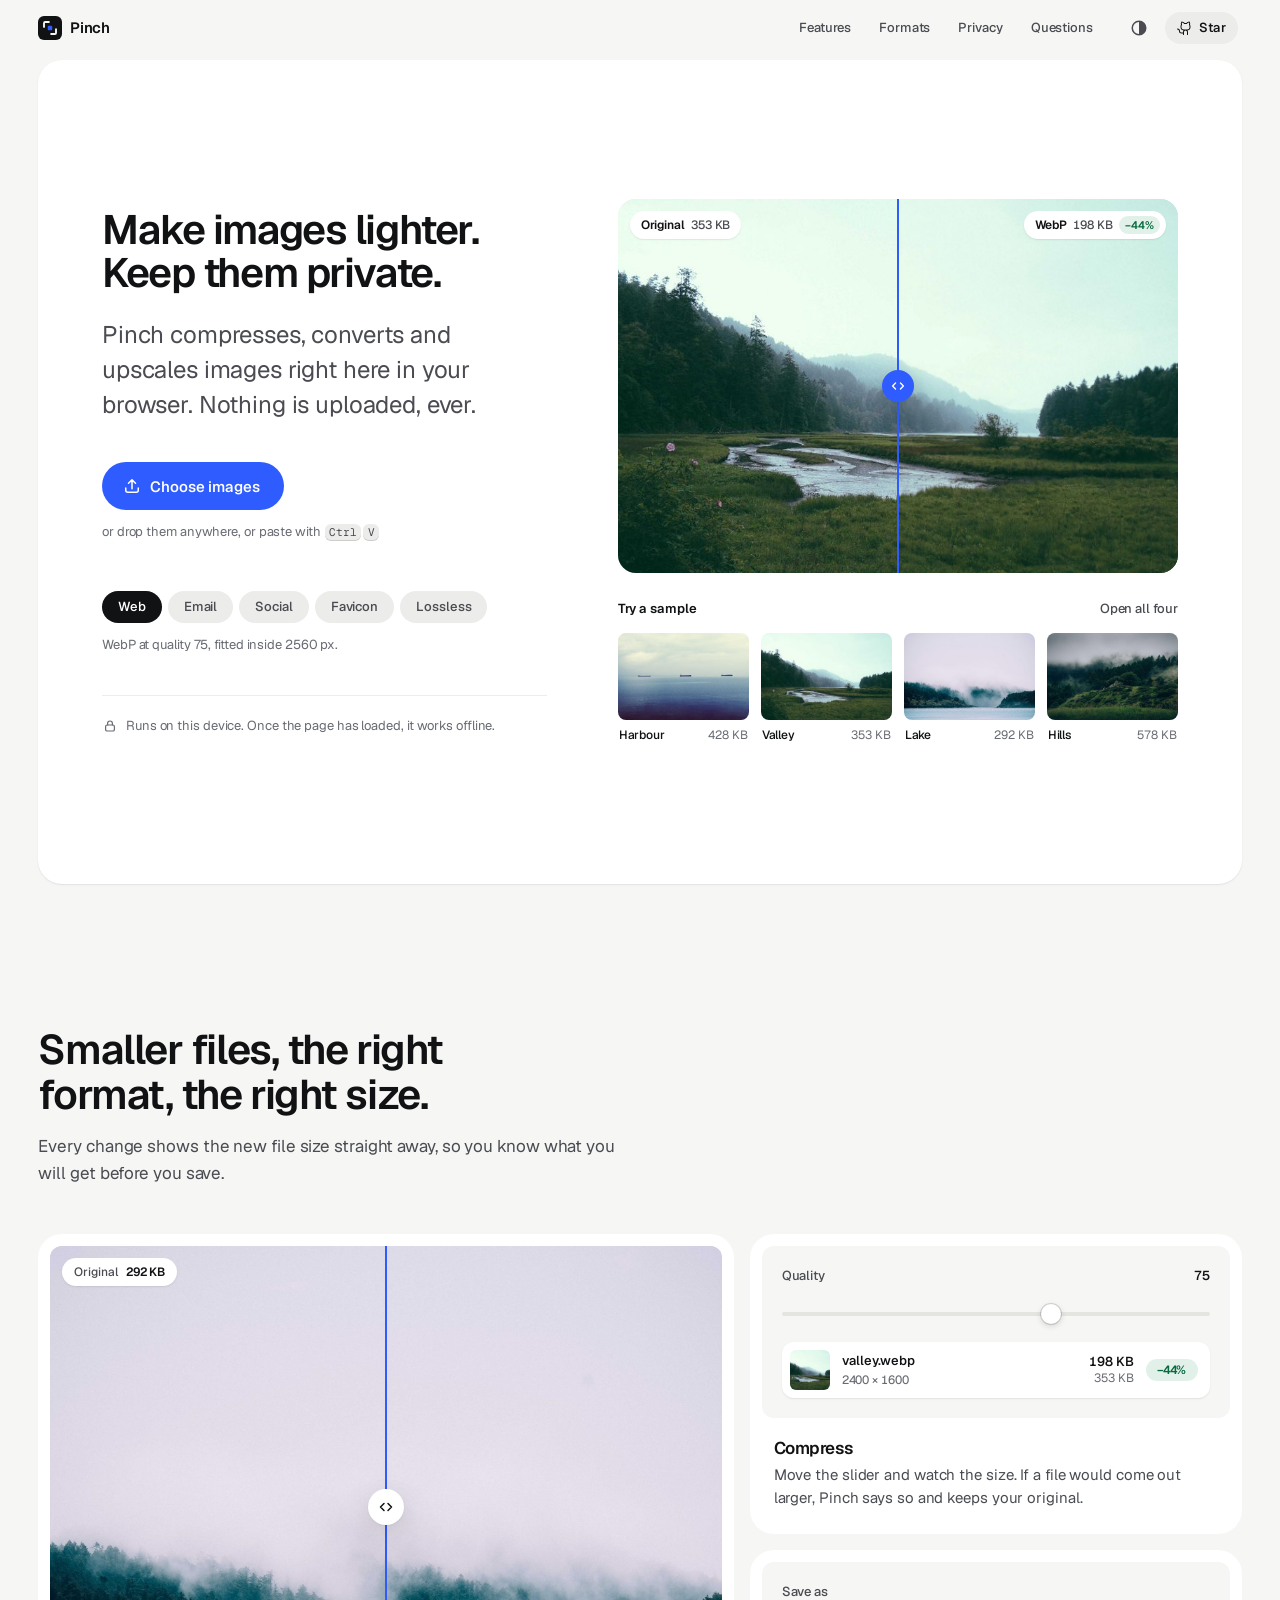
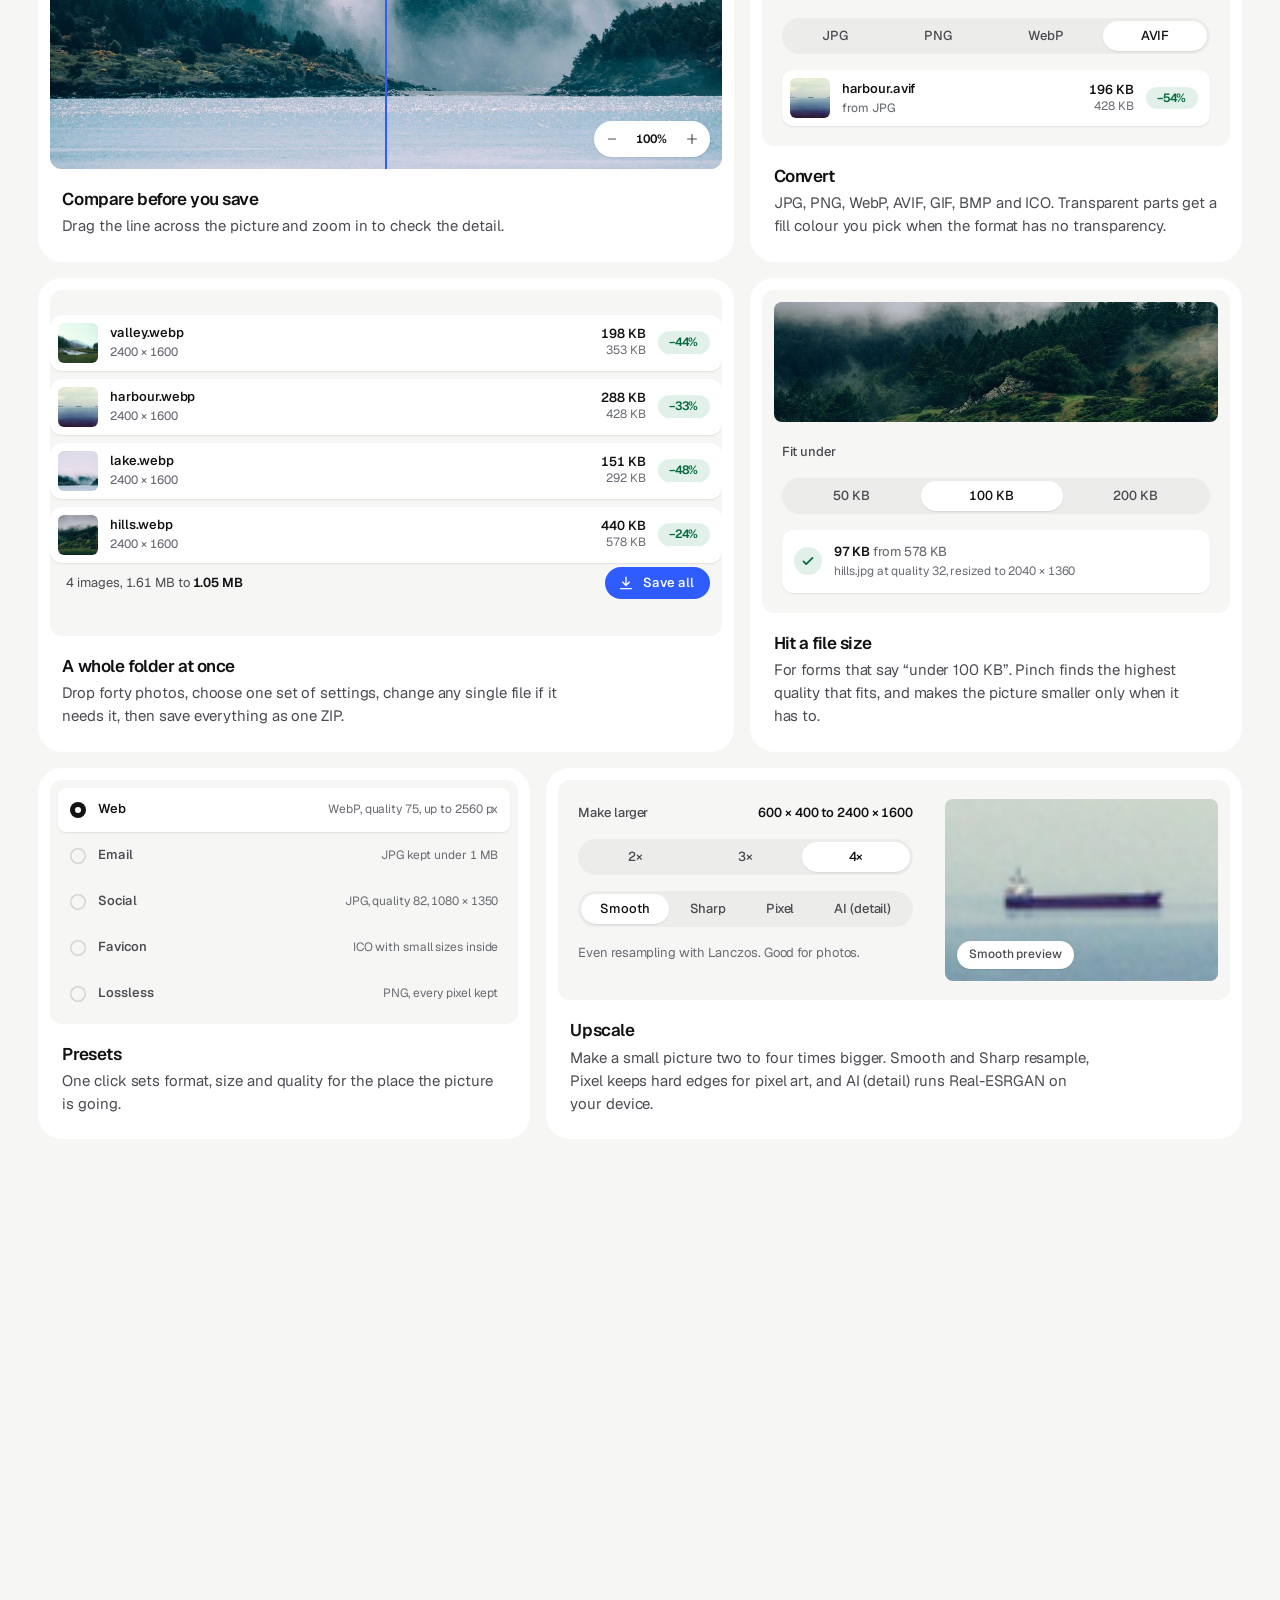
==== commit 977cbf05: "Lighthouse fixes, Sizzle reel and app icons - No layout shift while the studio renders; hero is the " ====
--- a/index.html
+++ b/index.html
@@ -3,13 +3,15 @@
 <head>
   <meta charset="utf-8">
   <meta name="viewport" content="width=device-width, initial-scale=1, viewport-fit=cover">
-  <title>Pinch</title>
+  <title>Pinch: compress, convert and upscale images in your browser</title>
   <meta name="description" content="Compress, convert and upscale images in your browser. JPG, PNG, WebP and AVIF, batch saving as a ZIP and a target file size. Nothing is uploaded, no account, no limits.">
   <link rel="canonical" href="https://mhfrough.github.io/pinch/">
   <meta name="theme-color" content="#f6f6f4" media="(prefers-color-scheme: light)">
   <meta name="theme-color" content="#0c0d0f" media="(prefers-color-scheme: dark)">
   <meta name="color-scheme" content="light dark">
   <link rel="icon" href="icon.svg" type="image/svg+xml">
+  <link rel="apple-touch-icon" href="assets/icons/apple-touch-icon.png">
+  <link rel="manifest" href="manifest.webmanifest">
 
   <meta property="og:type" content="website">
   <meta property="og:site_name" content="Pinch">
@@ -32,11 +34,13 @@
     } catch (e) {}
   </script>
 
-  <link rel="preconnect" href="https://api.github.com" crossorigin>
   <link rel="preload" href="assets/fonts/Geist-Variable.woff2" as="font" type="font/woff2" crossorigin>
+  <!-- The studio's first picture (rendered by app.js); same srcset and sizes as the img there. -->
+  <link rel="preload" as="image" href="assets/samples/1200/p11.jpg" imagesrcset="assets/samples/800/p11.jpg 800w, assets/samples/1200/p11.jpg 1200w, assets/samples/p11.jpg 2400w" imagesizes="(max-width: 819px) calc(100vw - 72px), 560px" fetchpriority="high">
   <link rel="stylesheet" href="tokens.css">
   <link rel="stylesheet" href="app.css">
   <link rel="stylesheet" href="site.css">
+  <noscript><style>#studio:empty { min-height: 0; }</style></noscript>
 </head>
 <body>
   <svg class="sprite" aria-hidden="true" focusable="false">
@@ -113,8 +117,8 @@
           <article class="tile t-compare" data-reveal>
             <div class="well cmp" data-ui>
               <div class="cmp-stage" id="cmp" style="--pos: 50%; --zoom: 1">
-                <div class="cmp-layer"><img src="assets/samples/p989.jpg" alt="" width="2400" height="1600" decoding="async"></div>
-                <div class="cmp-layer cmp-after"><img src="assets/samples/p989.jpg" alt="" width="2400" height="1600" decoding="async"></div>
+                <div class="cmp-layer"><img data-src="assets/samples/p989.jpg" alt="" width="2400" height="1600" decoding="async"><noscript><img src="assets/samples/p989.jpg" alt="" width="2400" height="1600" loading="lazy"></noscript></div>
+                <div class="cmp-layer cmp-after"><img data-src="assets/samples/p989.jpg" alt="" width="2400" height="1600" decoding="async"></div>
                 <div class="cmp-line" role="slider" tabindex="0" aria-label="Compare original and WebP" aria-valuemin="0" aria-valuemax="100" aria-valuenow="50" aria-valuetext="50 percent">
                   <span class="cmp-handle"><svg class="ico" aria-hidden="true"><use href="#i-drag"/></svg></span>
                 </div>
@@ -140,7 +144,7 @@
                 <label class="ui-row" for="q-range"><span class="ui-label">Quality</span><output class="ui-value num" id="q-value" for="q-range">75</output></label>
                 <input class="ui-range" id="q-range" type="range" min="40" max="95" step="5" value="75">
                 <div class="ui-file">
-                  <img class="ui-thumb" src="assets/samples/p11.jpg" alt="" width="40" height="40" decoding="async">
+                  <img class="ui-thumb" src="assets/samples/360/p11.jpg" alt="" width="40" height="40" loading="lazy" decoding="async">
                   <span class="ui-file-name">valley.webp<span class="ui-sub num" id="q-sub">2400 × 1600</span></span>
                   <span class="ui-size num"><span class="ui-was" data-m="q-in">353 KB</span><span class="ui-now" id="q-now">198 KB</span></span>
                   <span class="delta num" id="q-delta">−44%</span>
@@ -165,7 +169,7 @@
                   <button type="button" data-fmt="avif" aria-pressed="true">AVIF</button>
                 </div>
                 <div class="ui-file">
-                  <img class="ui-thumb" src="assets/samples/p266.jpg" alt="" width="40" height="40" decoding="async">
+                  <img class="ui-thumb" src="assets/samples/360/p266.jpg" alt="" width="40" height="40" loading="lazy" decoding="async">
                   <span class="ui-file-name" id="fmt-name">harbour.avif<span class="ui-sub num">from JPG</span></span>
                   <span class="ui-size num"><span class="ui-was" data-m="fmt-in">428 KB</span><span class="ui-now" id="fmt-now">196 KB</span></span>
                   <span class="delta num" id="fmt-delta">−54%</span>
@@ -183,25 +187,25 @@
             <div class="well" data-ui>
               <ul class="ui-list" aria-label="Example batch">
                 <li class="ui-file">
-                  <img class="ui-thumb" src="assets/samples/p11.jpg" alt="" width="40" height="40" decoding="async">
+                  <img class="ui-thumb" src="assets/samples/360/p11.jpg" alt="" width="40" height="40" loading="lazy" decoding="async">
                   <span class="ui-file-name">valley.webp<span class="ui-sub num">2400 × 1600</span></span>
                   <span class="ui-size num"><span class="ui-was" data-m="b1-in">353 KB</span><span class="ui-now" data-m="b1-out">198 KB</span></span>
                   <span class="delta num" data-m="b1-d">−44%</span>
                 </li>
                 <li class="ui-file">
-                  <img class="ui-thumb" src="assets/samples/p266.jpg" alt="" width="40" height="40" decoding="async">
+                  <img class="ui-thumb" src="assets/samples/360/p266.jpg" alt="" width="40" height="40" loading="lazy" decoding="async">
                   <span class="ui-file-name">harbour.webp<span class="ui-sub num">2400 × 1600</span></span>
                   <span class="ui-size num"><span class="ui-was" data-m="b2-in">428 KB</span><span class="ui-now" data-m="b2-out">288 KB</span></span>
                   <span class="delta num" data-m="b2-d">−33%</span>
                 </li>
                 <li class="ui-file">
-                  <img class="ui-thumb" src="assets/samples/p989.jpg" alt="" width="40" height="40" decoding="async">
+                  <img class="ui-thumb" src="assets/samples/360/p989.jpg" alt="" width="40" height="40" loading="lazy" decoding="async">
                   <span class="ui-file-name">lake.webp<span class="ui-sub num">2400 × 1600</span></span>
                   <span class="ui-size num"><span class="ui-was" data-m="b3-in">292 KB</span><span class="ui-now" data-m="b3-out">151 KB</span></span>
                   <span class="delta num" data-m="b3-d">−48%</span>
                 </li>
                 <li class="ui-file">
-                  <img class="ui-thumb" src="assets/samples/p353.jpg" alt="" width="40" height="40" decoding="async">
+                  <img class="ui-thumb" src="assets/samples/360/p353.jpg" alt="" width="40" height="40" loading="lazy" decoding="async">
                   <span class="ui-file-name">hills.webp<span class="ui-sub num">2400 × 1600</span></span>
                   <span class="ui-size num"><span class="ui-was" data-m="b4-in">578 KB</span><span class="ui-now" data-m="b4-out">440 KB</span></span>
                   <span class="delta num" data-m="b4-d">−24%</span>
@@ -221,7 +225,7 @@
           <!-- target size -->
           <article class="tile t-target" data-reveal>
             <div class="well tgt" data-ui>
-              <div class="tgt-photo"><img src="assets/samples/p353.jpg" alt="" width="2400" height="1600" decoding="async"></div>
+              <div class="tgt-photo"><img data-src="assets/samples/1200/p353.jpg" data-srcset="assets/samples/800/p353.jpg 800w, assets/samples/1200/p353.jpg 1200w" sizes="(max-width: 640px) 100vw, 600px" alt="" width="1200" height="800" decoding="async"><noscript><img src="assets/samples/1200/p353.jpg" alt="" width="1200" height="800" loading="lazy"></noscript></div>
               <div class="ui-pad">
                 <div class="ui-row"><span class="ui-label">Fit under</span></div>
                 <div class="seg" role="group" aria-label="Target size" id="tgt-seg">
@@ -535,9 +539,9 @@
     </div>
   </footer>
 
-  <script src="engine.js"></script>
+  <script src="engine.js" defer></script>
   <script src="ai/ai.js" defer></script>
-  <script src="app.js"></script>
-  <script src="site.js"></script>
+  <script src="app.js" defer></script>
+  <script src="site.js" defer></script>
 </body>
 </html>
--- a/tokens.css
+++ b/tokens.css
@@ -32,7 +32,7 @@
   /* ink */
   --ink: #111214;
   --ink-2: #4a4c52;         /* secondary text */
-  --ink-3: #7c7f86;         /* tertiary, placeholders */
+  --ink-3: #686b72;         /* tertiary, placeholders (4.5:1 on --bg-sunken) */
   --ink-inverse: #ffffff;
 
   /* one accent: signal blue. It marks the primary action, focus and the compare divider. */
@@ -42,11 +42,11 @@
   --accent-soft: rgba(47, 92, 255, 0.10);
 
   /* meaning, separate from the accent */
-  --good: #0f8a52;
+  --good: #076a3d;          /* good, warn, bad: 4.5:1 as text on their own tint, even on --bg-hover */
   --good-soft: rgba(15, 138, 82, 0.12);
-  --warn: #b25e00;
+  --warn: #8f4b00;
   --warn-soft: rgba(178, 94, 0, 0.12);
-  --bad: #d12f2f;
+  --bad: #ad2020;
   --bad-soft: rgba(209, 47, 47, 0.10);
 
   /* the stage behind images: a neutral checkerboard shows transparency */
@@ -107,10 +107,10 @@
     --line-strong: rgba(255, 255, 255, 0.13);
     --ink: #f3f3f2;
     --ink-2: #a9abb1;
-    --ink-3: #74767d;
+    --ink-3: #8a8c93;
     --ink-inverse: #0c0d0f;
-    --accent: #5c7dff;
-    --accent-hover: #7590ff;
+    --accent: #4566ff;
+    --accent-hover: #3f62ff;
     --accent-ink: #ffffff;
     --accent-soft: rgba(92, 125, 255, 0.16);
     --good: #3ccf8e; --good-soft: rgba(60, 207, 142, 0.14);
@@ -131,10 +131,10 @@
   --line-strong: rgba(255, 255, 255, 0.13);
   --ink: #f3f3f2;
   --ink-2: #a9abb1;
-  --ink-3: #74767d;
+  --ink-3: #8a8c93;
   --ink-inverse: #0c0d0f;
-  --accent: #5c7dff;
-  --accent-hover: #7590ff;
+  --accent: #4566ff;
+  --accent-hover: #3f62ff;
   --accent-ink: #ffffff;
   --accent-soft: rgba(92, 125, 255, 0.16);
   --good: #3ccf8e; --good-soft: rgba(60, 207, 142, 0.14);
--- a/app.css
+++ b/app.css
@@ -4,6 +4,8 @@
    a horizontal file strip and the inspector as a bottom sheet. */
 
 #studio { position: relative; }
+/* Hold the studio's first-screen height until app.js fills it, so the landing below never jumps (CLS). */
+#studio:empty { min-height: calc(100svh - 56px); }
 
 .ps {
   /* local aliases built from tokens, so dark mode only has to swap a few */
@@ -34,6 +36,8 @@
 
 /* ------------------------------------------------------------------ empty state */
 .ps-empty { flex: 1; display: flex; min-height: 0; animation: ps-in var(--t-slow) var(--ease-out) both; }
+/* The first screen paints at once: a fade from opacity 0 would hide the hero from LCP until the demo image arrives. */
+.ps-empty.is-first { animation: none; }
 .ps-hero {
   position: relative;
   flex: 1;
@@ -142,8 +146,8 @@
 .ps-sample:hover .ps-sample-img img { transform: scale(1.035); }
 .ps-sample:active .ps-sample-img { transform: scale(0.985); transition: transform var(--t-fast) var(--ease-out); }
 .ps-sample-cap { display: flex; justify-content: space-between; gap: var(--s-2); padding: 6px 1px 0; font-size: var(--text-xs); white-space: nowrap; }
-.ps-sample-cap span:first-child { font-weight: 520; }
-.ps-sample-cap span:last-child { color: var(--ink-3); }
+.ps-sample-cap > span:first-child { font-weight: 520; }
+.ps-sample-cap > span:last-child { color: var(--ink-3); }
 .ps-hero-foot {
   display: flex; align-items: center; gap: var(--s-2);
   margin-top: var(--s-10); padding-top: var(--s-5);
@@ -631,7 +635,7 @@
   .ps-work { grid-template-columns: 236px minmax(0, 1fr) 296px; }
   .ps-hero { grid-template-columns: minmax(0, 1fr) minmax(0, 0.82fr); column-gap: var(--s-12); }
   .ps-h1 { font-size: min(calc(var(--text-2xl) * 0.86), 9.6cqi); }
-  .ps-sample-cap span:last-child { display: none; }
+  .ps-sample-cap > span:last-child { display: none; }
   .ps-body, .ps-res { padding-left: 16px; padding-right: 16px; }
 }
 @media (max-width: 1023px) and (min-width: 820px) {
@@ -668,7 +672,7 @@
   .ps-sample-grid { gap: var(--s-2); }
   .ps-sample-img { aspect-ratio: 1; }
   .ps-sample-cap { padding-top: 6px; font-size: var(--text-xs); }
-  .ps-sample-cap span:last-child { display: none; }
+  .ps-sample-cap > span:last-child { display: none; }
   .ps-hero-foot { display: none; }
 
   /* workspace: stage, strip, then the sheet resting on the bar */
--- a/site.css
+++ b/site.css
@@ -114,6 +114,9 @@
 
 /* ---------- sections ---------- */
 .sec { padding-top: var(--s-32); }
+/* The landing starts below the studio, so the browser may skip its layout and paint until it comes near,
+   which keeps the first layout small on phones. `auto` remembers the real sizes once rendered. */
+.sec, .foot { content-visibility: auto; contain-intrinsic-size: auto 1200px; }
 .sec-head { margin-bottom: var(--s-12); }
 .sec-head h2, .privacy-copy h2, .keys-copy h2 {
   font-size: var(--text-xl); font-weight: 600; line-height: 1.08; letter-spacing: var(--tracking-display);
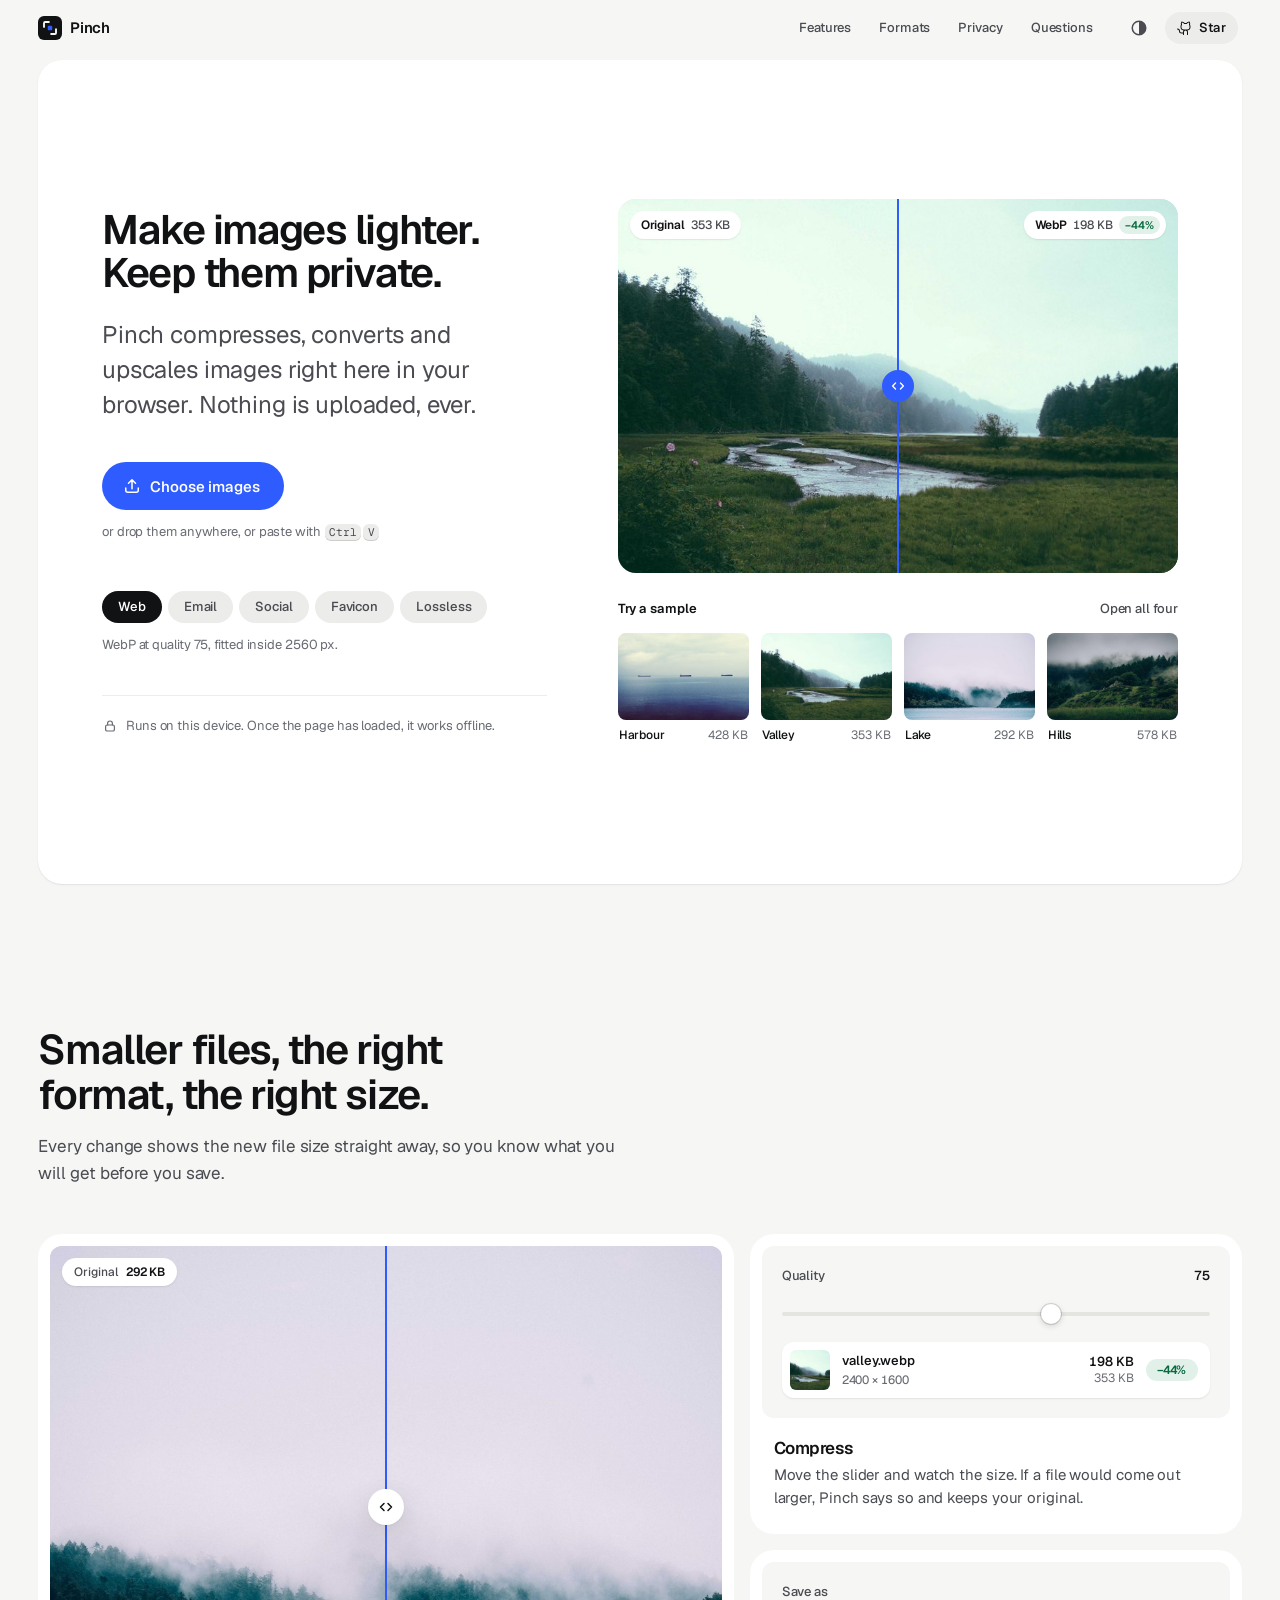
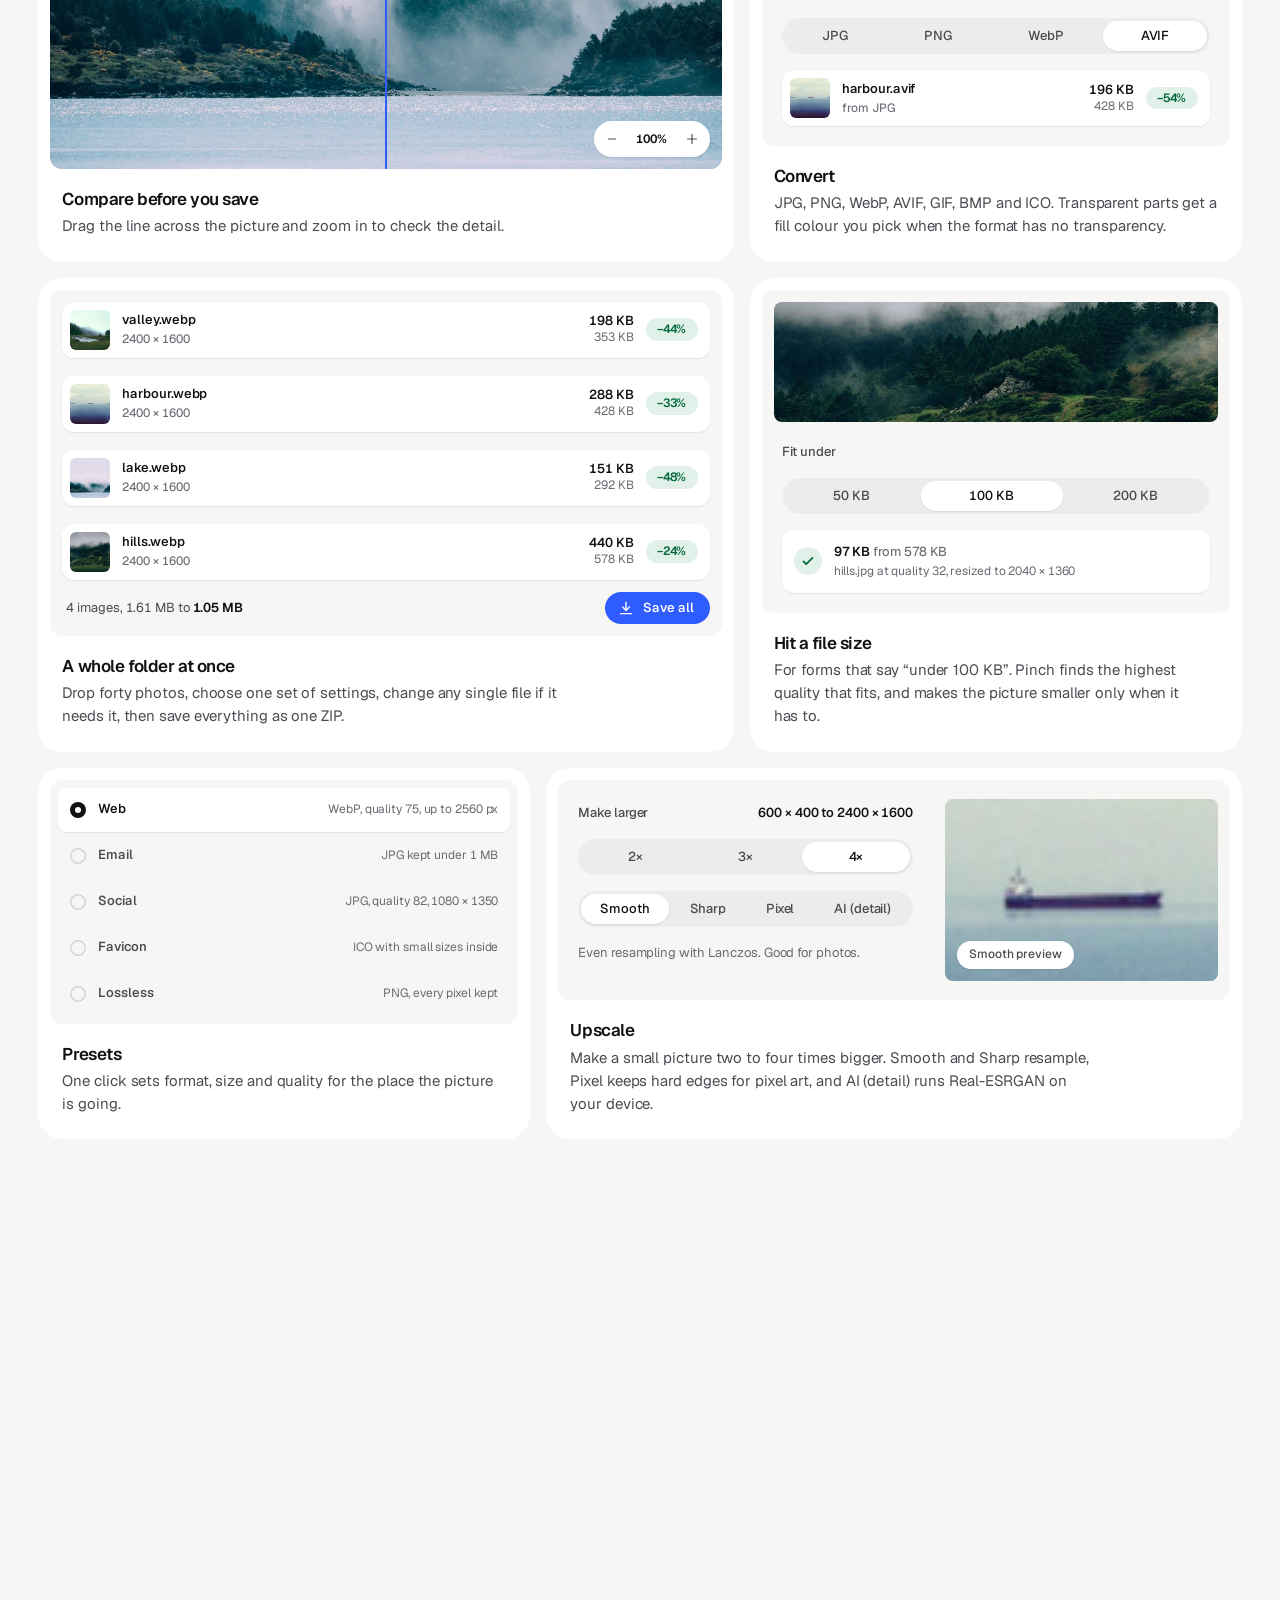
==== commit 47482b09: "Link the other free tools at the end of the landing page Cards for Flick, Scrawl, Sizzle and Swoop a" ====
--- a/index.html
+++ b/index.html
@@ -58,7 +58,8 @@
     <symbol id="i-offline" viewBox="0 0 20 20"><path d="M3.5 3.5l13 13M10 15.25h.01M7.6 12.75a3.5 3.5 0 0 1 3.9-.6M5.1 10.1a7 7 0 0 1 2.6-1.5M12.4 8.7a7 7 0 0 1 2.5 1.4M2.6 7.4a10.5 10.5 0 0 1 2.7-1.8M9.1 4.8a10.5 10.5 0 0 1 8.3 2.6"/></symbol>
     <symbol id="i-code" viewBox="0 0 20 20"><path d="M7 6 3 10l4 4M13 6l4 4-4 4"/></symbol>
     <symbol id="i-drag" viewBox="0 0 20 20"><path d="M8 6.5 4.5 10 8 13.5M12 6.5l3.5 3.5-3.5 3.5"/></symbol>
-    <symbol id="i-warn" viewBox="0 0 20 20"><path d="M10 3.75 17.25 16H2.75L10 3.75ZM10 8.5v3.25M10 13.9h.01"/></symbol>
+    <symbol id="i-arrow" viewBox="0 0 20 20"><path d="M4.5 10h11M11 5.5l4.5 4.5-4.5 4.5"/></symbol>
+    <symbol id="i-warn"viewBox="0 0 20 20"><path d="M10 3.75 17.25 16H2.75L10 3.75ZM10 8.5v3.25M10 13.9h.01"/></symbol>
     <symbol id="i-github" viewBox="0 0 16 16"><path fill="currentColor" stroke="none" d="M8 0C3.58 0 0 3.58 0 8c0 3.54 2.29 6.53 5.47 7.59.4.07.55-.17.55-.38 0-.19-.01-.82-.01-1.49-2.01.37-2.53-.49-2.69-.94-.09-.23-.48-.94-.82-1.13-.28-.15-.68-.52-.01-.53.63-.01 1.08.58 1.23.82.72 1.21 1.87.87 2.33.66.07-.52.28-.87.51-1.07-1.78-.2-3.64-.89-3.64-3.95 0-.87.31-1.59.82-2.15-.08-.2-.36-1.02.08-2.12 0 0 .67-.21 2.2.82.64-.18 1.32-.27 2-.27.68 0 1.36.09 2 .27 1.53-1.04 2.2-.82 2.2-.82.44 1.1.16 1.92.08 2.12.51.56.82 1.27.82 2.15 0 3.07-1.87 3.75-3.65 3.95.29.25.54.73.54 1.48 0 1.07-.01 1.93-.01 2.2 0 .21.15.46.55.38A8.01 8.01 0 0 0 16 8c0-4.42-3.58-8-8-8Z"/></symbol>
   </svg>
 
@@ -509,6 +510,38 @@
         </div>
       </div>
     </section>
+
+    <!-- ============================================================ more tools -->
+    <section class="sec" id="more" aria-labelledby="more-title">
+      <div class="wrap">
+        <header class="sec-head" data-reveal>
+          <h2 id="more-title">More free tools by Mohammad Hamza</h2>
+          <p>Each one runs in your browser, with no account and nothing to install.</p>
+        </header>
+        <ul class="more-grid" data-reveal>
+          <li><a class="more-card" href="https://mhfrough.github.io/flick/">
+            <svg class="more-ico" aria-hidden="true" focusable="false" viewBox="0 0 64 64"><rect width="64" height="64" rx="16" fill="#d4f84b"/><g fill="none" stroke="#11130f" stroke-width="5" stroke-linecap="round" stroke-linejoin="round"><path d="M22 42 42 22"/><path d="M27 22h15v15"/></g><circle cx="18" cy="46" r="4" fill="#11130f"/></svg>
+            <span class="more-text"><span class="more-name">Flick</span><span class="more-desc">Send files between nearby devices</span></span>
+            <span class="more-go" aria-hidden="true"><svg class="ico"><use href="#i-arrow"/></svg></span>
+          </a></li>
+          <li><a class="more-card" href="https://mhfrough.github.io/scrawl/">
+            <svg class="more-ico" aria-hidden="true" focusable="false" viewBox="0 0 64 64"><rect width="64" height="64" rx="16" fill="#1d1d1b"/><path d="M13 44c4-3 6-12 11-19s8-11 13-11c4 0 5 4 2 8s-8 10-5 13 9-2 13-6" fill="none" stroke="#ffe14a" stroke-width="4.5" stroke-linecap="round" stroke-linejoin="round"/></svg>
+            <span class="more-text"><span class="more-name">Scrawl</span><span class="more-desc">A sketchbook in your browser</span></span>
+            <span class="more-go" aria-hidden="true"><svg class="ico"><use href="#i-arrow"/></svg></span>
+          </a></li>
+          <li><a class="more-card" href="https://mhfrough.github.io/sizzle/">
+            <svg class="more-ico" aria-hidden="true" focusable="false" viewBox="0 0 16 16"><rect width="16" height="16" fill="#111111"/><path fill="#a08672" fill-rule="evenodd" d="M3 0H13V3H12V5H13V7H12V9H13V11H12V13H13V16H3V13H4V11H3V9H4V7H3V5H4V3H3ZM6 4L11 8L6 12Z"/></svg>
+            <span class="more-text"><span class="more-name">Sizzle</span><span class="more-desc">Promo reels cut by your AI agent</span></span>
+            <span class="more-go" aria-hidden="true"><svg class="ico"><use href="#i-arrow"/></svg></span>
+          </a></li>
+          <li><a class="more-card" href="https://mhfrough.github.io/swoop/">
+            <svg class="more-ico" aria-hidden="true" focusable="false" viewBox="0 0 32 32"><rect width="32" height="32" rx="8" fill="#ff5a1f"/><g fill="none" stroke="#141210" stroke-width="2.6" stroke-linecap="round" stroke-linejoin="round"><path d="M9.5 8.5c0 8.5 4.5 13.5 13 13.5"/><path d="m18.5 17.75 4.25 4.25-4.25 4.25"/></g></svg>
+            <span class="more-text"><span class="more-name">Swoop</span><span class="more-desc">Full-page screenshots and Print Screen</span></span>
+            <span class="more-go" aria-hidden="true"><svg class="ico"><use href="#i-arrow"/></svg></span>
+          </a></li>
+        </ul>
+      </div>
+    </section>
   </main>
 
   <!-- ============================================================ footer -->
--- a/app.css
+++ b/app.css
@@ -52,7 +52,6 @@
   box-shadow: var(--shadow-panel);
   transition: box-shadow var(--t-base) var(--ease-out);
 }
-.ps.is-dropping .ps-hero { box-shadow: inset 0 0 0 2px var(--accent), var(--shadow-panel); }
 .ps-hero-copy { container-type: inline-size; min-width: 0; max-width: 640px; }
 .ps-h1 {
   font-size: min(calc(var(--text-2xl) * 0.86), 9.2cqi);
--- a/site.css
+++ b/site.css
@@ -236,10 +236,12 @@
 .seg button:focus-visible { border-radius: var(--r-full); }
 
 /* batch list */
-.ui-list { display: grid; gap: var(--s-2); padding: var(--s-3); }
+/* .well .ui-list beats the ul[class] reset in tokens.css; the list soaks up any extra height the row gives the tile */
+.well .ui-list { flex: 1; display: grid; align-content: space-between; gap: var(--s-2); padding: var(--s-3); }
+.t-batch .well { justify-content: flex-start; }
 .ui-foot {
   display: flex; align-items: center; justify-content: space-between; gap: var(--s-3); flex-wrap: wrap;
-  padding: var(--s-1) var(--s-3) var(--s-3) var(--s-4);
+  padding: 0 var(--s-3) var(--s-3) var(--s-4);
 }
 .ui-total { color: var(--ink-2); }
 .ui-total strong { color: var(--ink); font-weight: 600; }
@@ -507,6 +509,33 @@
   .faq-a { padding: 0 var(--s-5) var(--s-5); }
 }
 
+/* ---------- more tools ---------- */
+.more-grid { display: grid; grid-template-columns: repeat(4, minmax(0, 1fr)); gap: var(--s-4); }
+.sec a.more-card {
+  display: grid; grid-template-columns: 44px minmax(0, 1fr) auto; align-items: center; gap: var(--s-4);
+  height: 100%; padding: var(--s-4); border-radius: var(--r-xl);
+  background: var(--bg-raised); color: var(--ink); text-decoration: none;
+  transition: box-shadow var(--t-fast), transform var(--t-fast) var(--ease-out);
+  -webkit-tap-highlight-color: transparent;
+}
+.sec a.more-card:hover { box-shadow: var(--shadow-panel); }
+.sec a.more-card:active { transform: scale(0.98); }
+.sec a.more-card:focus-visible { border-radius: var(--r-xl); }
+.more-ico { width: 44px; height: 44px; border-radius: var(--r-md); overflow: hidden; box-shadow: var(--shadow-panel); }
+.more-text { display: grid; gap: 2px; min-width: 0; }
+.more-name { font-size: var(--text-md); font-weight: 600; letter-spacing: var(--tracking-title); line-height: var(--leading-snug); }
+.more-desc { font-size: var(--text-sm); line-height: var(--leading-snug); color: var(--ink-2); }
+.more-go {
+  display: grid; place-items: center; width: 32px; height: 32px; border-radius: 50%;
+  background: var(--bg-sunken); color: var(--ink-2);
+  transition: background-color var(--t-fast), color var(--t-fast);
+}
+.more-go .ico { width: 16px; height: 16px; transition: transform var(--t-base) var(--ease-out); }
+.more-card:hover .more-go { background: var(--ink); color: var(--ink-inverse); }
+.more-card:hover .more-go .ico { transform: translateX(2px); }
+@media (max-width: 1080px) { .more-grid { grid-template-columns: repeat(2, minmax(0, 1fr)); } }
+@media (max-width: 640px) { .more-grid { grid-template-columns: minmax(0, 1fr); gap: var(--s-2); } }
+
 /* ---------- footer ---------- */
 .foot { padding: var(--s-32) 0 var(--s-10); }
 .foot-close {
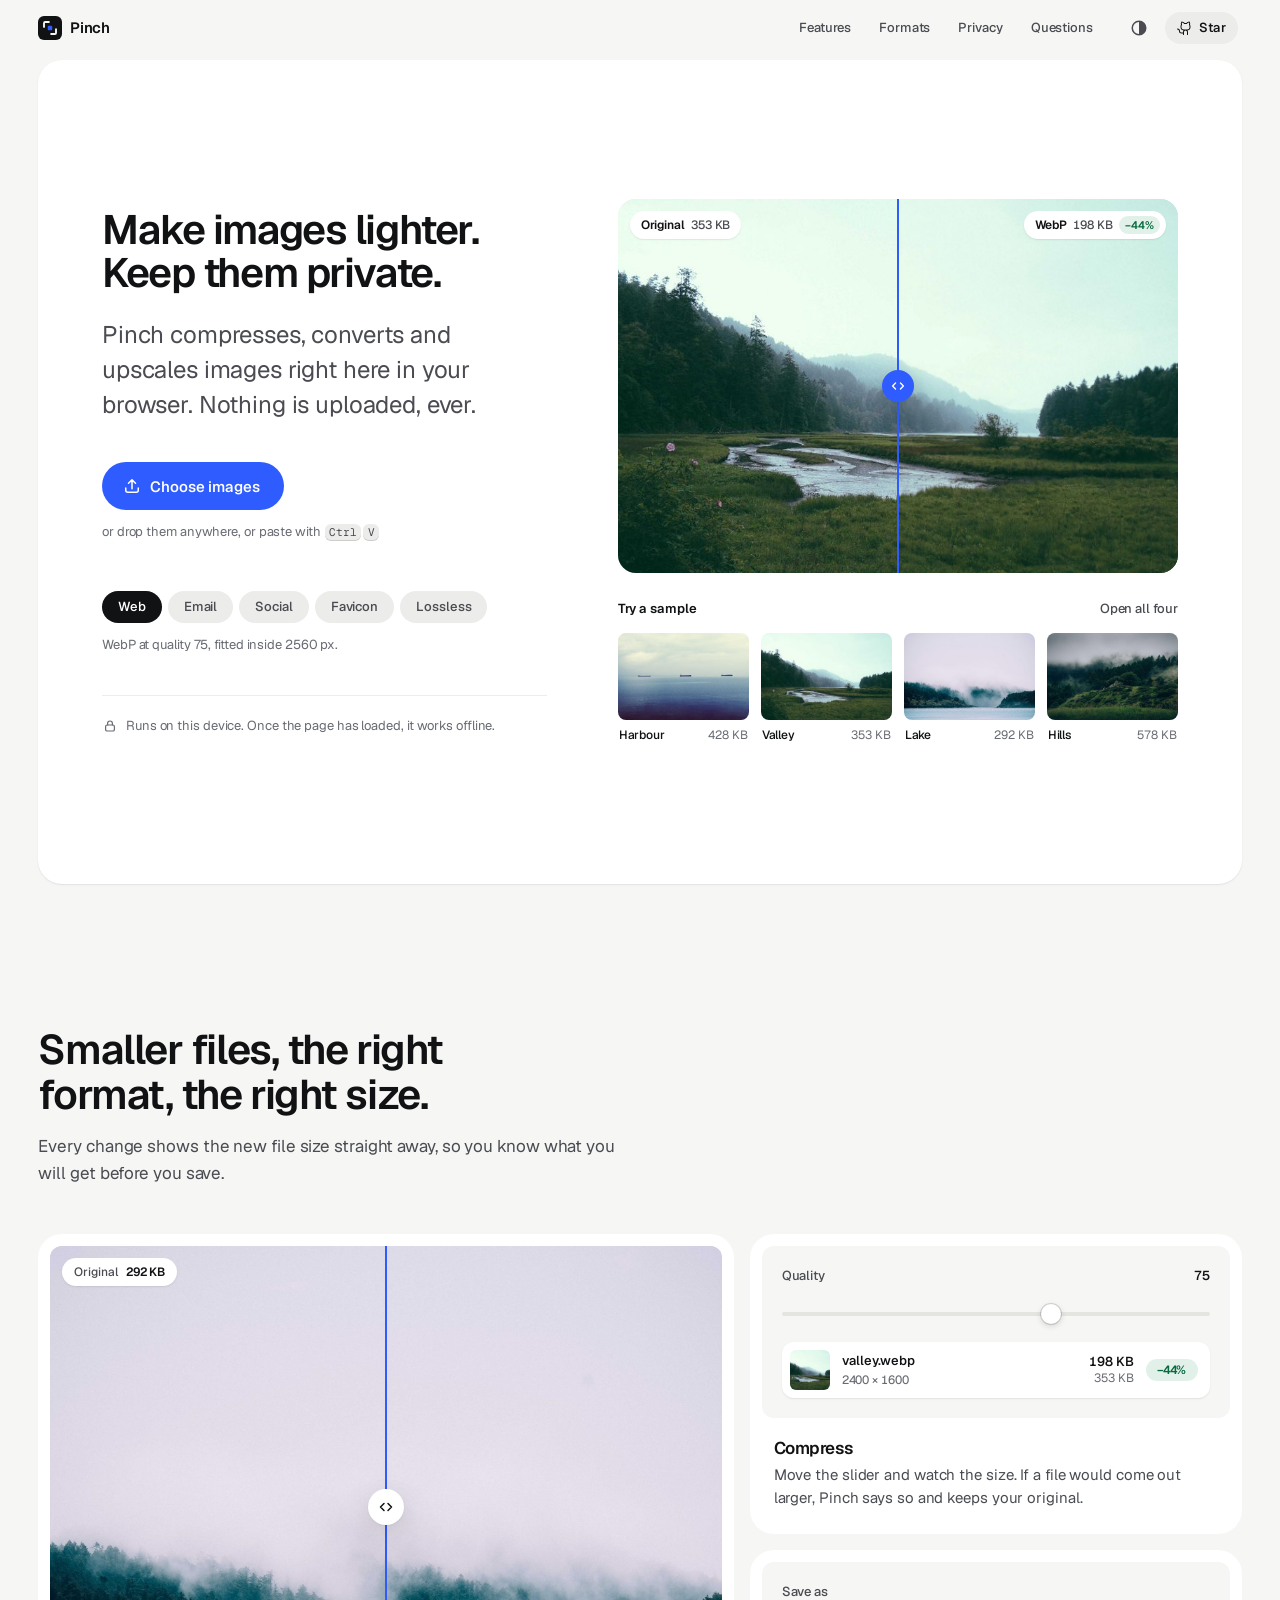
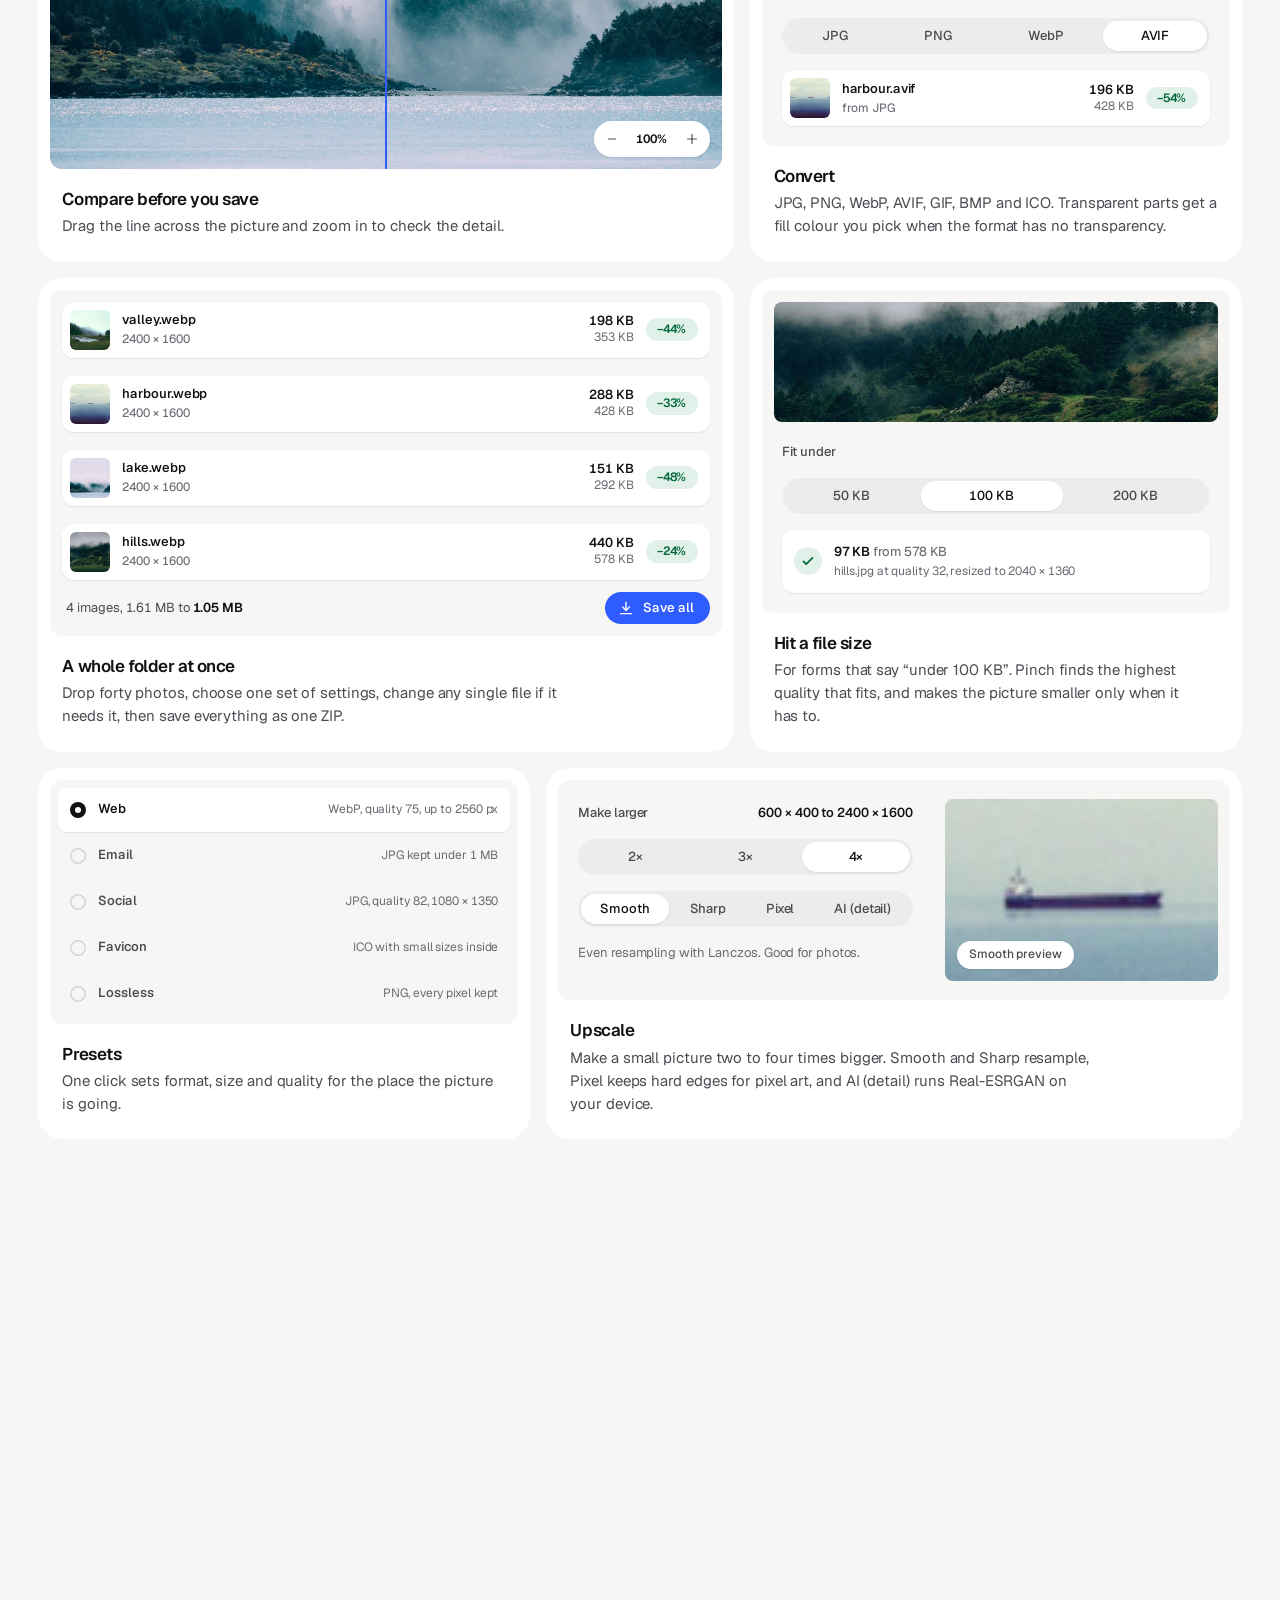
==== commit fb7cdf53: "Add Jot to the more free tools list Co-Authored-By: Claude Opus 5.5 <noreply@anthropic.com>" ====
--- a/index.html
+++ b/index.html
@@ -539,6 +539,11 @@
             <span class="more-text"><span class="more-name">Swoop</span><span class="more-desc">Full-page screenshots and Print Screen</span></span>
             <span class="more-go" aria-hidden="true"><svg class="ico"><use href="#i-arrow"/></svg></span>
           </a></li>
+          <li><a class="more-card" href="https://mhfrough.github.io/jot/">
+            <svg class="more-ico" aria-hidden="true" focusable="false" viewBox="0 0 64 64"><rect width="64" height="64" rx="14" fill="#1f1d1a"/><g fill="#f1ece2"><rect x="24" y="11" width="9" height="9"/><path d="M24 24h9v21.5c0 6-4 9.5-10 9.5h-7v-7.5h5.5c1.7 0 2.5-.8 2.5-2.5z"/></g><rect x="37" y="49.5" width="15" height="5.5" fill="#e0aa2a"/></svg>
+            <span class="more-text"><span class="more-name">Jot</span><span class="more-desc">Plain notes that stay on your device</span></span>
+            <span class="more-go" aria-hidden="true"><svg class="ico"><use href="#i-arrow"/></svg></span>
+          </a></li>
         </ul>
       </div>
     </section>
